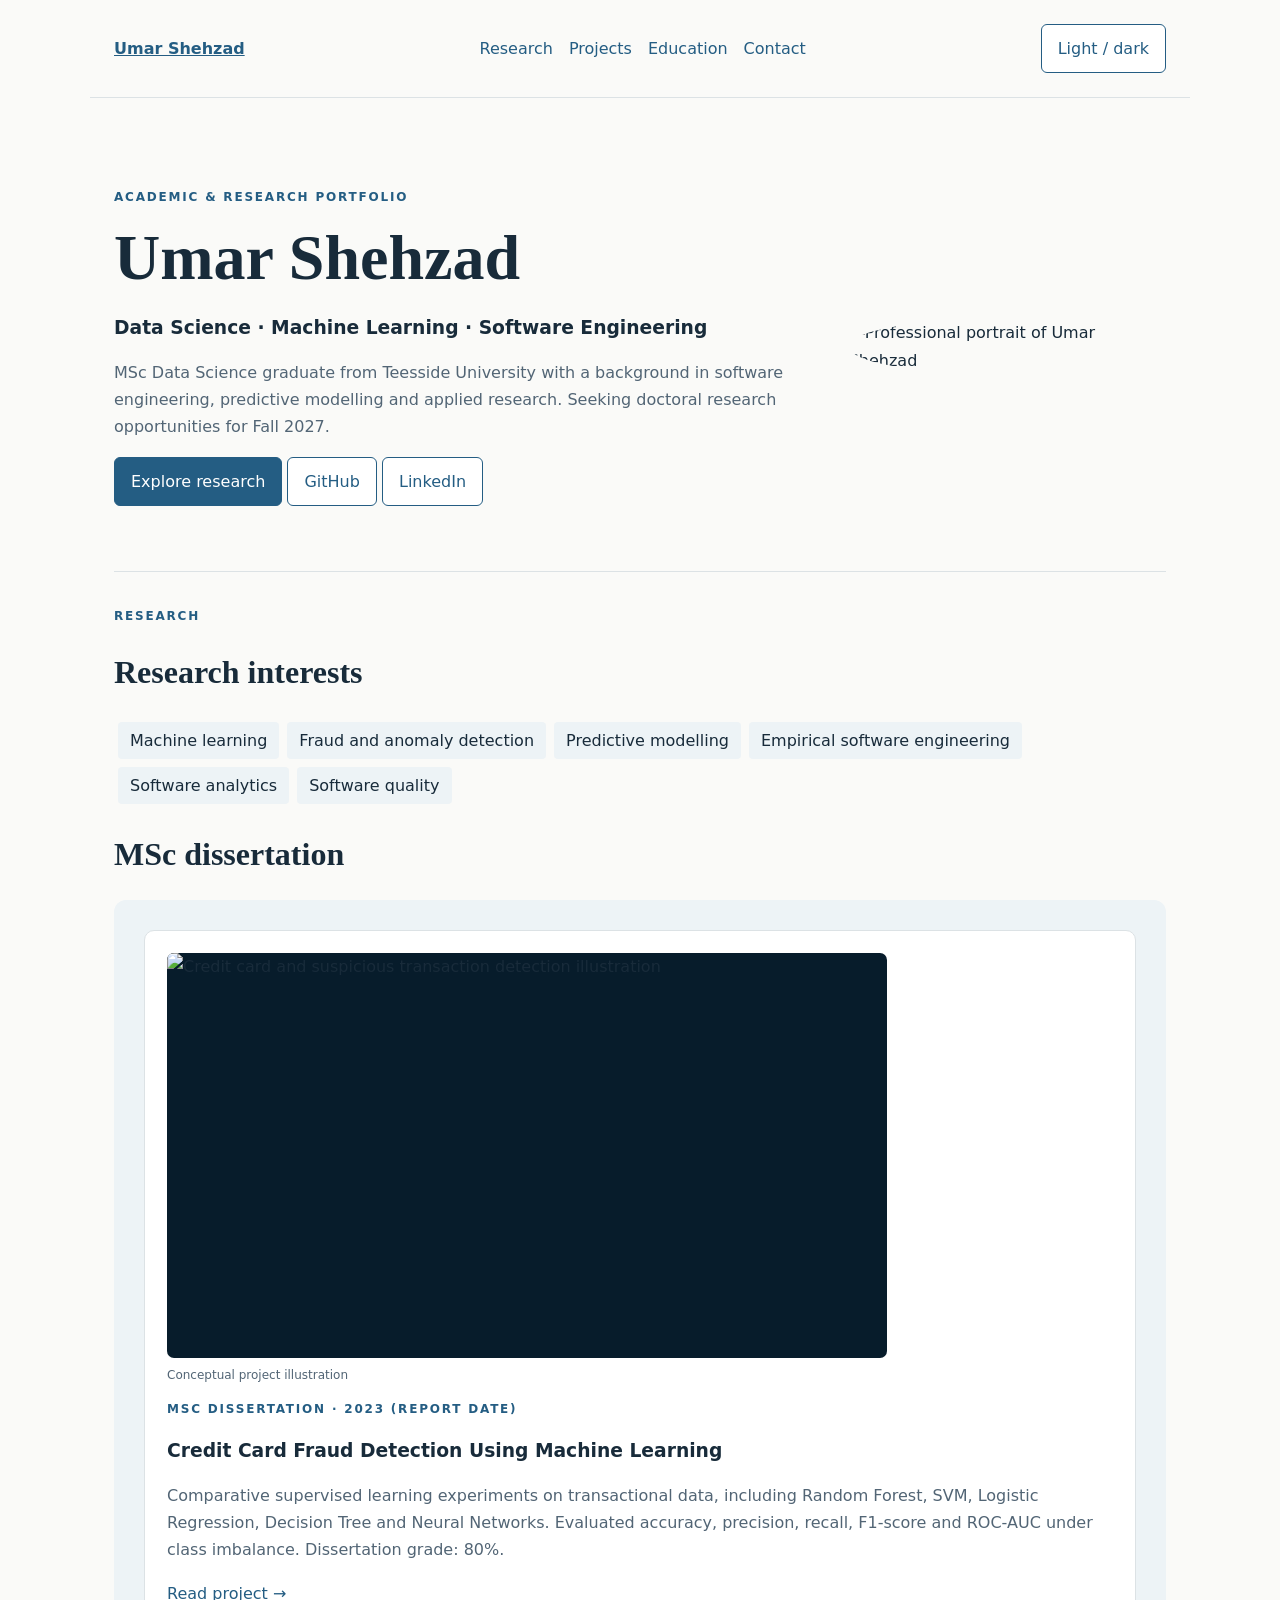
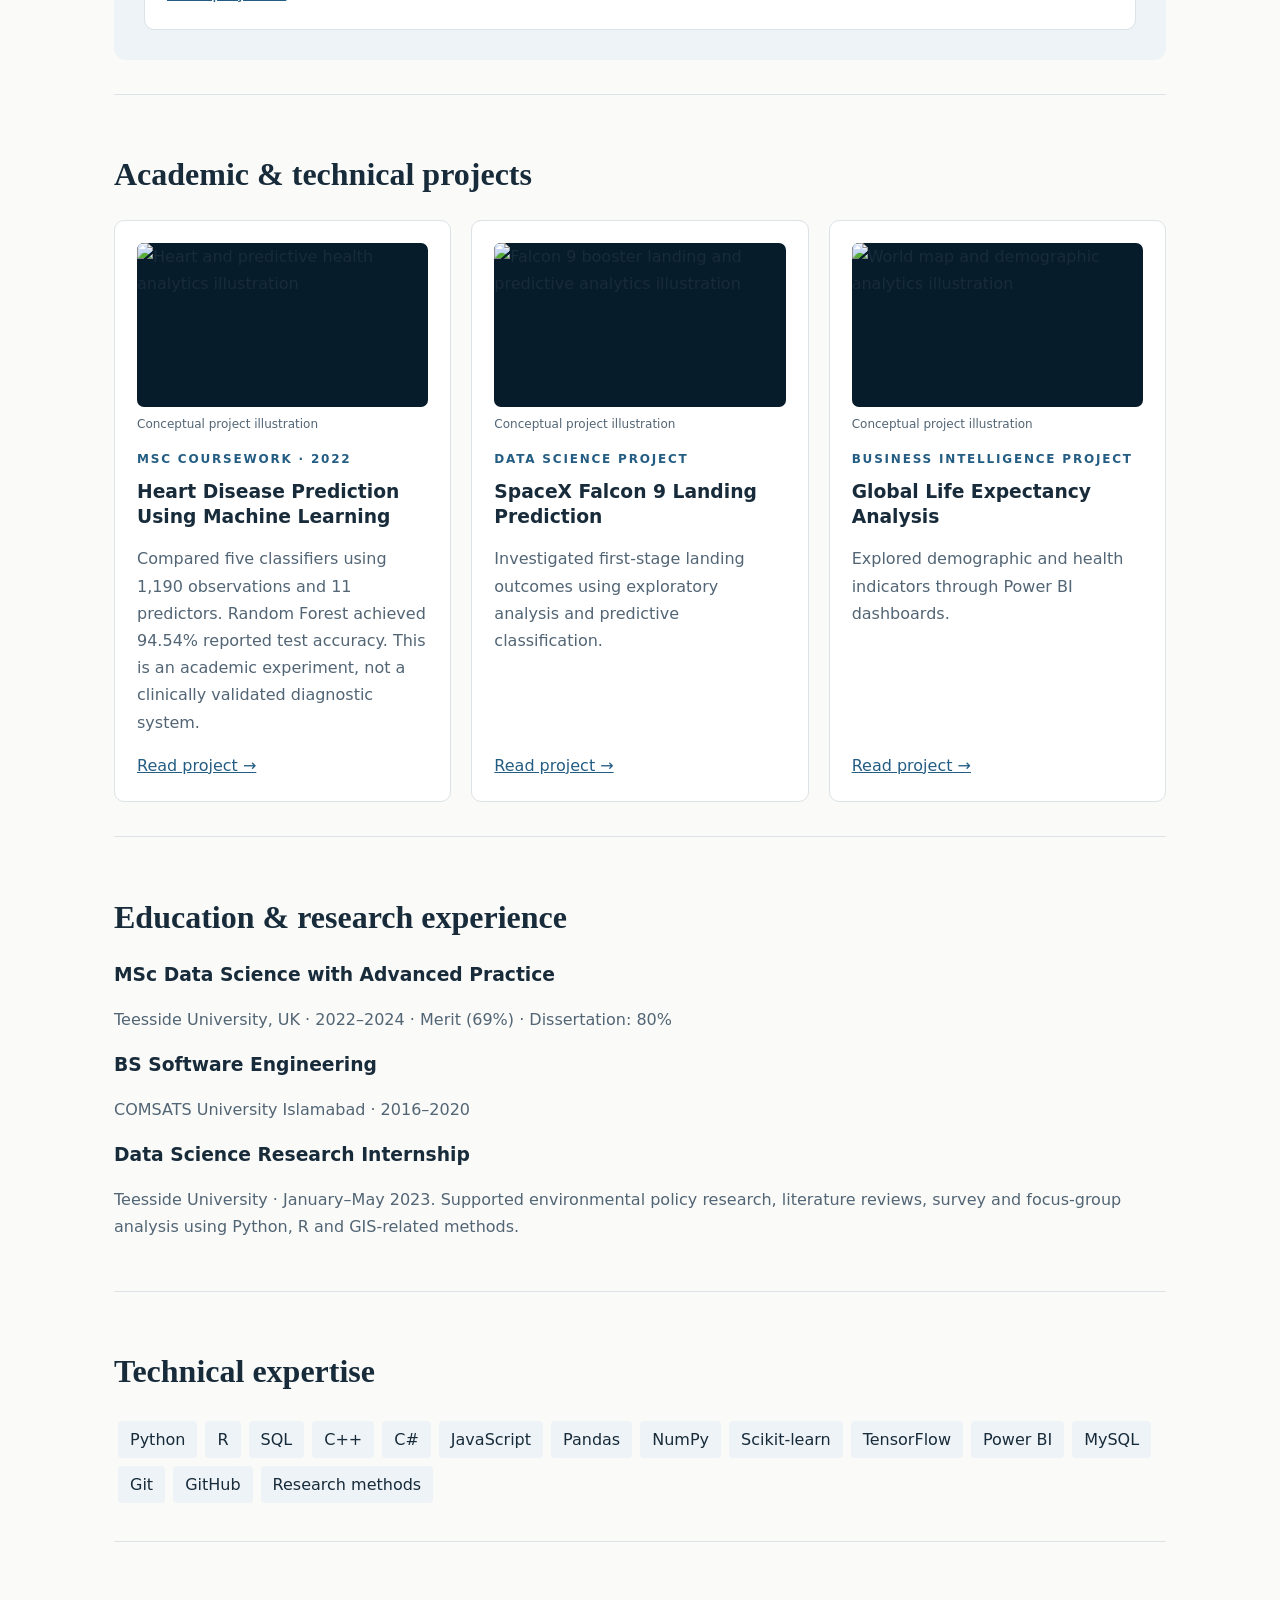
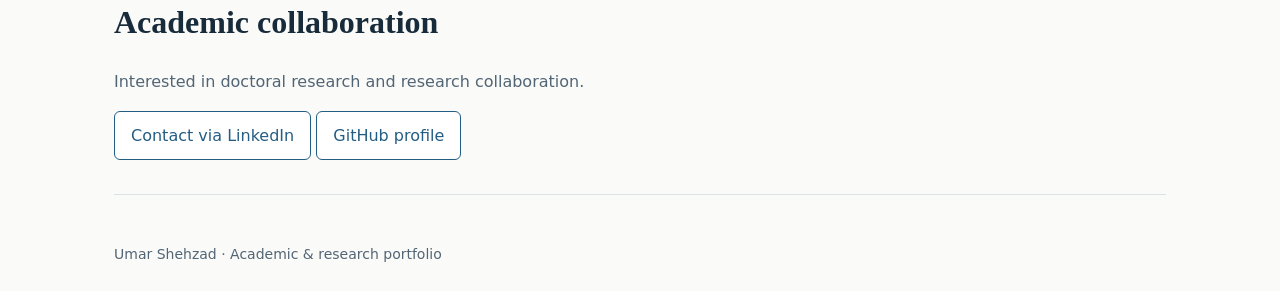
==== index.html @ bfba5b14 "Initial release of academic research portfolio Do I need to add optional extended description or not" ====
<!DOCTYPE html>

<html lang="en"><head><meta charset="utf-8"/><meta content="width=device-width,initial-scale=1" name="viewport"/><meta content="Umar Shehzad academic research portfolio" name="description"/><title>Academic portfolio | Umar Shehzad</title><link href="style.css" rel="stylesheet"/><script defer="" src="script.js"></script></head><body><header><a href="index.html"><strong>Umar Shehzad</strong></a><nav aria-label="Main navigation"><a href="index.html#research">Research</a><a href="index.html#projects">Projects</a><a href="index.html#education">Education</a><a href="index.html#contact">Contact</a></nav><button aria-pressed="false" id="theme">Light / dark</button></header><main><section class="hero"><div><div class="eyebrow">Academic &amp; research portfolio</div><h1>Umar Shehzad</h1><h3>Data Science · Machine Learning · Software Engineering</h3><p>MSc Data Science graduate from Teesside University with a background in software engineering, predictive modelling and applied research. Seeking doctoral research opportunities for Fall 2027.</p><a class="button primary" href="#research">Explore research</a> <a class="button" href="https://github.com/OmerShehzad">GitHub</a> <a class="button" href="https://www.linkedin.com/in/umar-shahzad-ali-khan-/">LinkedIn</a></div><img alt="Professional portrait of Umar Shehzad" class="portrait" src="assets/profile.jpg"/></section><section id="research"><div class="eyebrow">Research</div><h2>Research interests</h2><div class="tags"><span>Machine learning</span><span>Fraud and anomaly detection</span><span>Predictive modelling</span><span>Empirical software engineering</span><span>Software analytics</span><span>Software quality</span></div><h2>MSc dissertation</h2><div class="featured"><article class="card"><img alt="Credit card and suspicious transaction detection illustration" class="thumb project-cover" height="810" loading="lazy" src="assets/covers/fraud.webp" width="1439"/><small class="cover-note">Conceptual project illustration</small><div class="eyebrow">MSc dissertation · 2023 (report date)</div><h3>Credit Card Fraud Detection Using Machine Learning</h3><p>Comparative supervised learning experiments on transactional data, including Random Forest, SVM, Logistic Regression, Decision Tree and Neural Networks. Evaluated accuracy, precision, recall, F1-score and ROC-AUC under class imbalance. Dissertation grade: 80%.</p><a href="fraud.html">Read project →</a></article></div></section><section id="projects"><h2>Academic &amp; technical projects</h2><div class="grid"><article class="card"><img alt="Heart and predictive health analytics illustration" class="thumb project-cover" height="810" loading="lazy" src="assets/covers/heart.webp" width="1439"/><small class="cover-note">Conceptual project illustration</small><div class="eyebrow">MSc coursework · 2022</div><h3>Heart Disease Prediction Using Machine Learning</h3><p>Compared five classifiers using 1,190 observations and 11 predictors. Random Forest achieved 94.54% reported test accuracy. This is an academic experiment, not a clinically validated diagnostic system.</p><a href="heart.html">Read project →</a></article><article class="card"><img alt="Falcon 9 booster landing and predictive analytics illustration" class="thumb project-cover" height="810" loading="lazy" src="assets/covers/spacex.webp" width="1439"/><small class="cover-note">Conceptual project illustration</small><div class="eyebrow">Data science project</div><h3>SpaceX Falcon 9 Landing Prediction</h3><p>Investigated first-stage landing outcomes using exploratory analysis and predictive classification.</p><a href="spacex.html">Read project →</a></article><article class="card"><img alt="World map and demographic analytics illustration" class="thumb project-cover" height="810" loading="lazy" src="assets/covers/life.webp" width="1439"/><small class="cover-note">Conceptual project illustration</small><div class="eyebrow">Business intelligence project</div><h3>Global Life Expectancy Analysis</h3><p>Explored demographic and health indicators through Power BI dashboards.</p><a href="life.html">Read project →</a></article></div></section><section id="education"><h2>Education &amp; research experience</h2><h3>MSc Data Science with Advanced Practice</h3><p>Teesside University, UK · 2022–2024 · Merit (69%) · Dissertation: 80%</p><h3>BS Software Engineering</h3><p>COMSATS University Islamabad · 2016–2020</p><h3>Data Science Research Internship</h3><p>Teesside University · January–May 2023. Supported environmental policy research, literature reviews, survey and focus-group analysis using Python, R and GIS-related methods.</p></section><section><h2>Technical expertise</h2><div class="tags"><span>Python</span><span>R</span><span>SQL</span><span>C++</span><span>C#</span><span>JavaScript</span><span>Pandas</span><span>NumPy</span><span>Scikit-learn</span><span>TensorFlow</span><span>Power BI</span><span>MySQL</span><span>Git</span><span>GitHub</span><span>Research methods</span></div></section><section id="contact"><h2>Academic collaboration</h2><p>Interested in doctoral research and research collaboration.</p><a class="button" href="https://www.linkedin.com/in/umar-shahzad-ali-khan-/">Contact via LinkedIn</a> <a class="button" href="https://github.com/OmerShehzad">GitHub profile</a></section></main><footer>Umar Shehzad · Academic &amp; research portfolio</footer></body></html>
---- style.css ----
*{box-sizing:border-box}html{scroll-behavior:smooth}body{margin:0;background:#fafaf8;color:#182b3a;font:16px/1.7 system-ui,sans-serif;--line:#dce2e5;--card:#fff;--accent:#245d83;--muted:#526575;--soft:#edf3f6}body.dark{background:#101820;color:#e7edf4;--line:#344453;--card:#19252f;--accent:#9bd3fa;--muted:#b4c3d1;--soft:#202f3d}a{color:var(--accent)}header,main,footer{max-width:1100px;margin:auto;padding:24px}header{display:flex;align-items:center;justify-content:space-between;gap:16px;flex-wrap:wrap;border-bottom:1px solid var(--line)}nav{display:flex;gap:16px;flex-wrap:wrap}nav a{text-decoration:none}h1,h2{font-family:Georgia,serif;line-height:1.2}h1{font-size:clamp(38px,6vw,64px);margin:12px 0}h2{font-size:32px}h3{line-height:1.35}p{color:var(--muted)}section{padding:34px 0;border-bottom:1px solid var(--line)}.hero{display:grid;grid-template-columns:2fr 1fr;align-items:center;gap:48px;padding:65px 0}.portrait{width:100%;max-width:300px;justify-self:center;border-radius:50%}.eyebrow{letter-spacing:.15em;text-transform:uppercase;font-size:12px;color:var(--accent);font-weight:700}.button,button{display:inline-block;padding:10px 16px;border:1px solid var(--accent);border-radius:6px;background:var(--card);color:var(--accent);text-decoration:none;font:inherit;cursor:pointer}.primary{background:#245d83;color:white}.grid{display:grid;grid-template-columns:repeat(auto-fit,minmax(min(100%,280px),1fr));gap:20px}.card{border:1px solid var(--line);border-radius:10px;background:var(--card);padding:22px}.featured{background:var(--soft);padding:30px;border-radius:12px}.thumb{width:100%;height:180px;object-fit:contain;background:white;border-radius:5px}.tags span{display:inline-block;background:var(--soft);padding:5px 12px;margin:4px;border-radius:4px}.gallery img{width:100%;height:220px;object-fit:contain;background:white}.gallery figure{margin:0}footer{color:var(--muted);font-size:14px}a:focus-visible,button:focus-visible{outline:3px solid #c58a30;outline-offset:4px}@media(max-width:650px){.hero{grid-template-columns:1fr;gap:20px;padding:30px 0}.portrait{max-width:190px;grid-row:1}header,main,footer{padding:18px}}
.project-cover{display:block;height:auto;aspect-ratio:16/9;object-fit:cover;background:#071c2b;border-radius:7px}.cover-note,.project-hero figcaption{display:block;color:var(--muted);font-size:12px;margin:7px 0 14px}.featured .card{display:flow-root}.featured .project-cover{max-width:720px}.project-hero{margin:24px 0 12px;max-width:850px}.project-hero img{display:block;width:100%;height:auto;border-radius:10px}.grid:not(.gallery) .card{display:flex;flex-direction:column}.grid:not(.gallery) .card>a:last-child{margin-top:auto}.grid:not(.gallery) .card h3{margin:10px 0 0}

.report-summary{max-width:850px}.report-frame{width:100%;height:clamp(440px,80vh,1000px);border:1px solid var(--line);border-radius:8px;background:white}.full-report .button{margin:0 8px 8px 0}
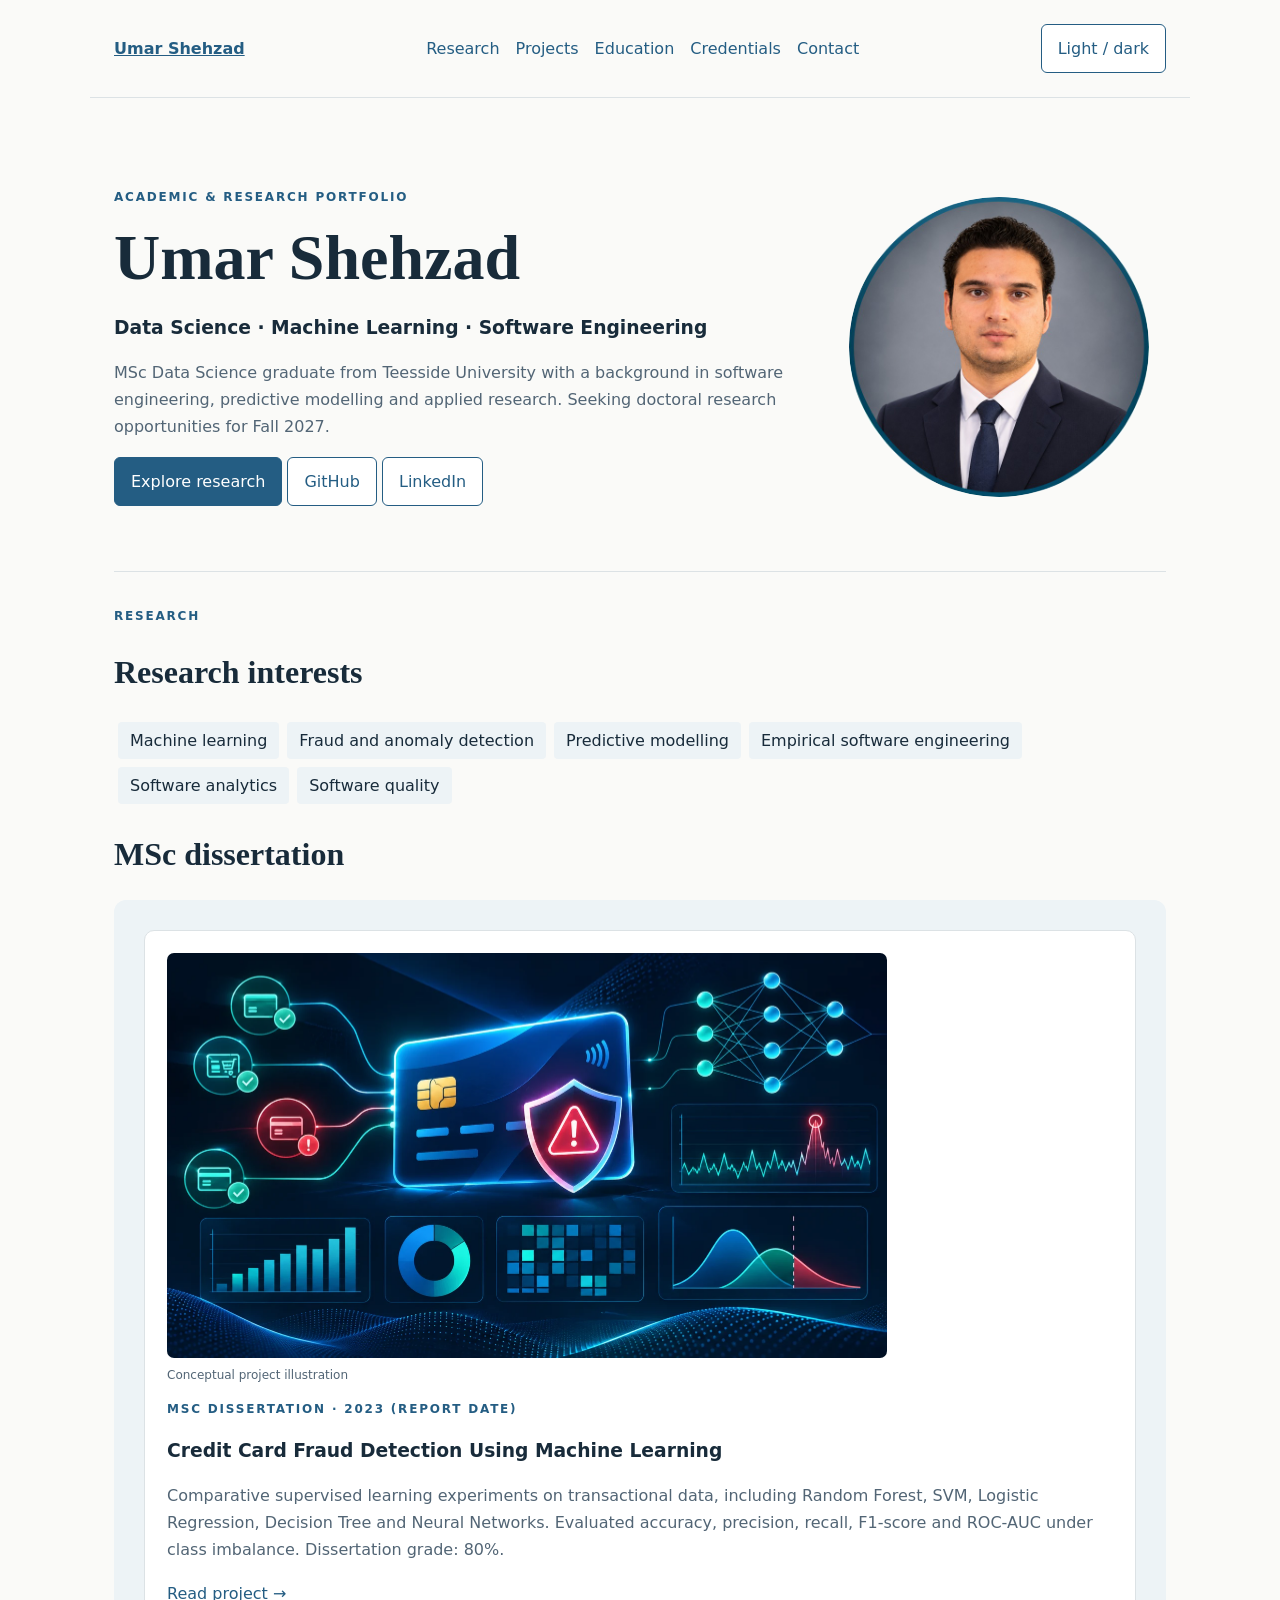
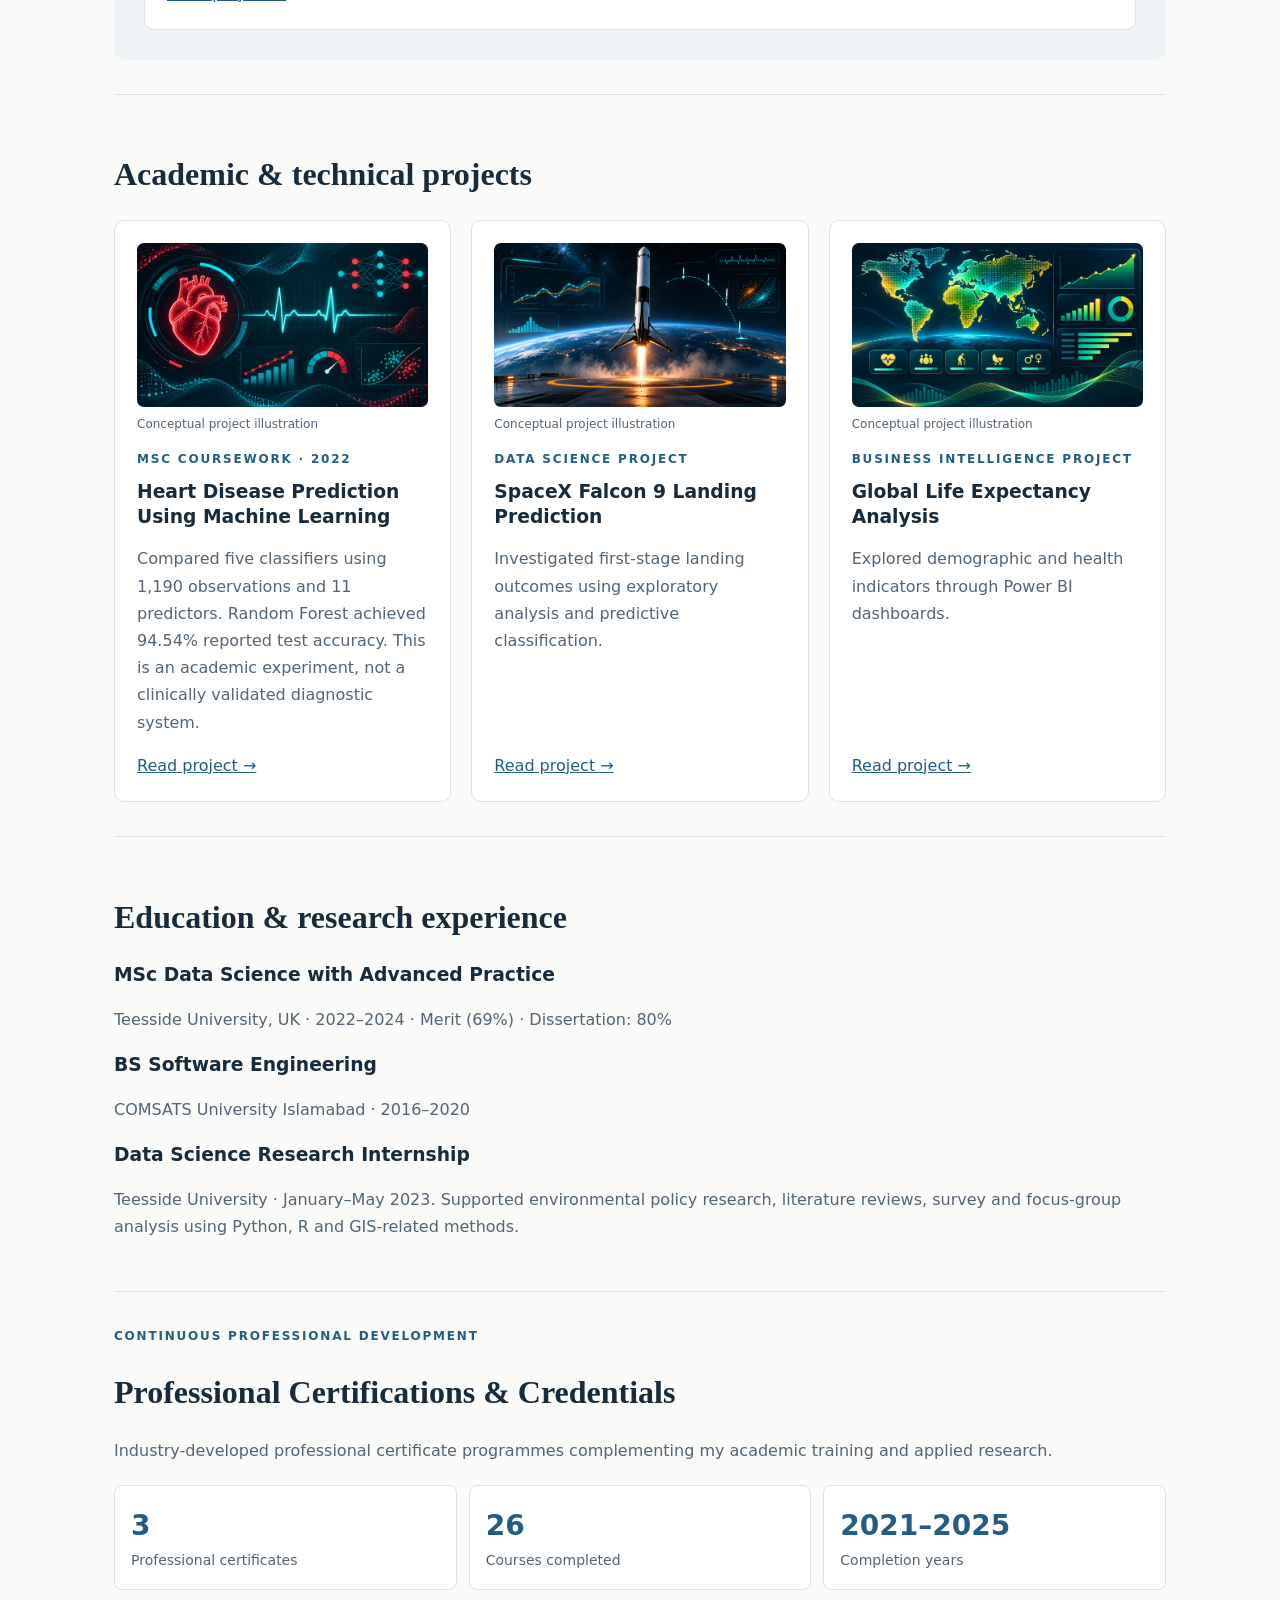
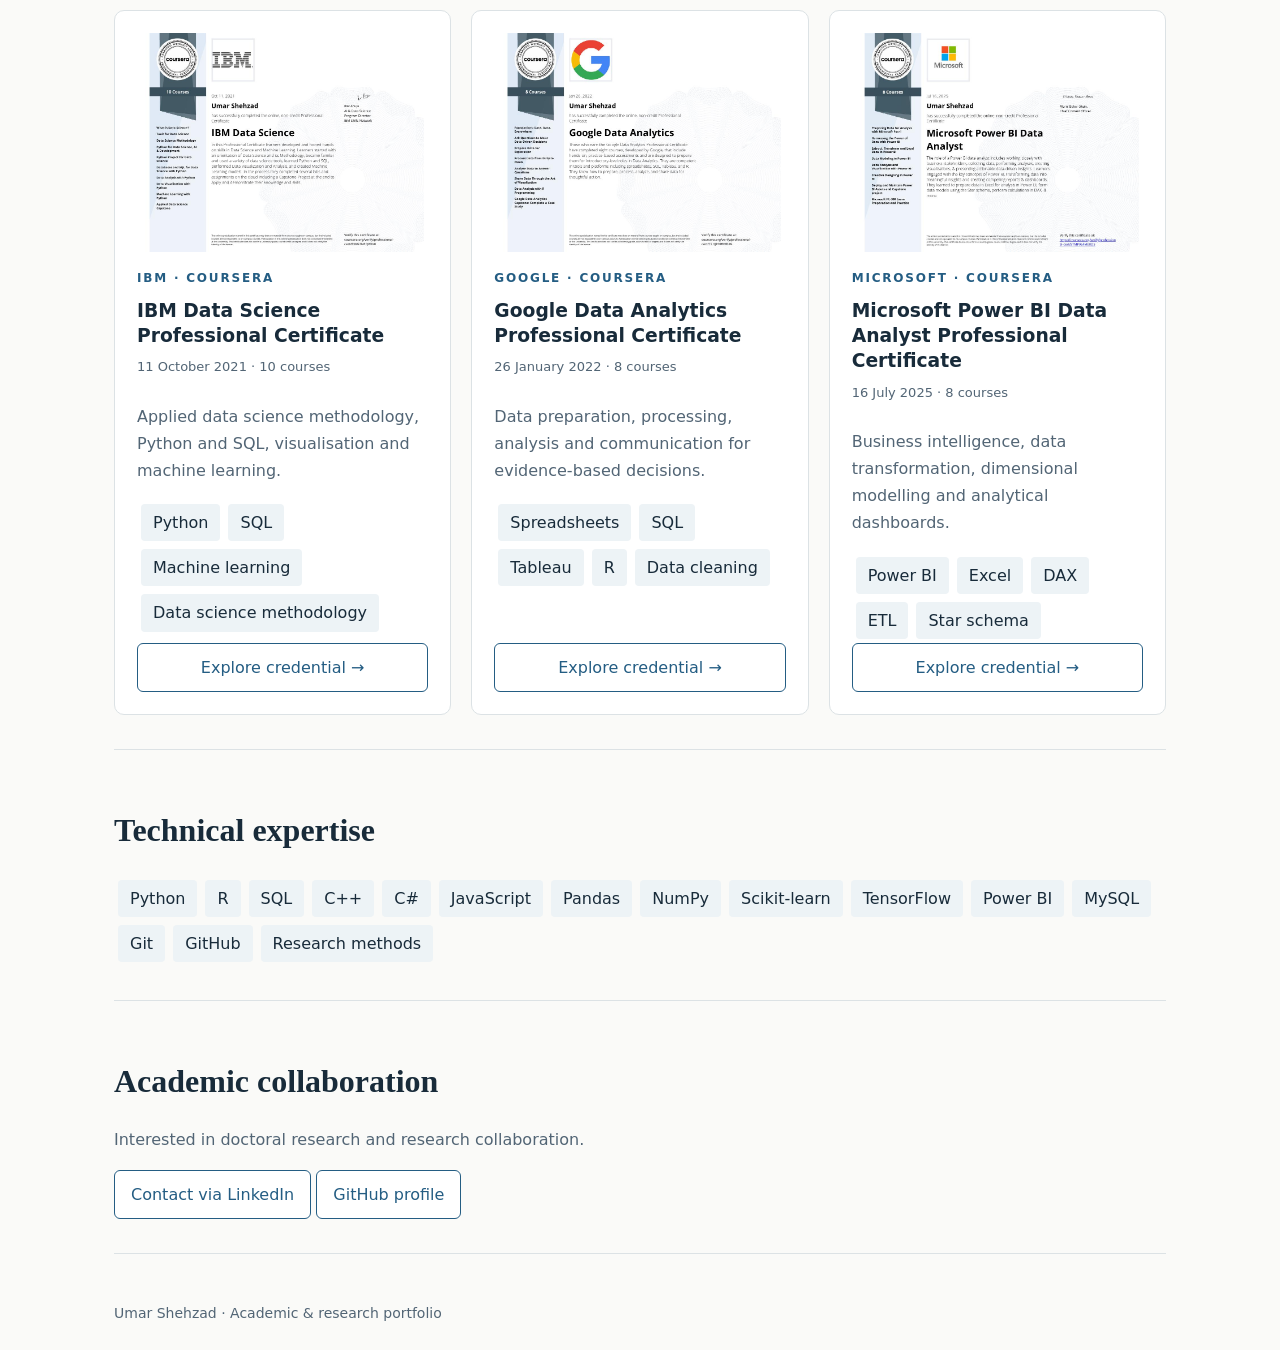
==== commit 87ce3d5c: "Professional Certifications and Academic Portfolio Enhancement Enhance the academic and research por" ====
--- a/index.html
+++ b/index.html
@@ -1,3 +1,3 @@
 <!DOCTYPE html>
 
-<html lang="en"><head><meta charset="utf-8"/><meta content="width=device-width,initial-scale=1" name="viewport"/><meta content="Umar Shehzad academic research portfolio" name="description"/><title>Academic portfolio | Umar Shehzad</title><link href="style.css" rel="stylesheet"/><script defer="" src="script.js"></script></head><body><header><a href="index.html"><strong>Umar Shehzad</strong></a><nav aria-label="Main navigation"><a href="index.html#research">Research</a><a href="index.html#projects">Projects</a><a href="index.html#education">Education</a><a href="index.html#contact">Contact</a></nav><button aria-pressed="false" id="theme">Light / dark</button></header><main><section class="hero"><div><div class="eyebrow">Academic &amp; research portfolio</div><h1>Umar Shehzad</h1><h3>Data Science · Machine Learning · Software Engineering</h3><p>MSc Data Science graduate from Teesside University with a background in software engineering, predictive modelling and applied research. Seeking doctoral research opportunities for Fall 2027.</p><a class="button primary" href="#research">Explore research</a> <a class="button" href="https://github.com/OmerShehzad">GitHub</a> <a class="button" href="https://www.linkedin.com/in/umar-shahzad-ali-khan-/">LinkedIn</a></div><img alt="Professional portrait of Umar Shehzad" class="portrait" src="assets/profile.jpg"/></section><section id="research"><div class="eyebrow">Research</div><h2>Research interests</h2><div class="tags"><span>Machine learning</span><span>Fraud and anomaly detection</span><span>Predictive modelling</span><span>Empirical software engineering</span><span>Software analytics</span><span>Software quality</span></div><h2>MSc dissertation</h2><div class="featured"><article class="card"><img alt="Credit card and suspicious transaction detection illustration" class="thumb project-cover" height="810" loading="lazy" src="assets/covers/fraud.webp" width="1439"/><small class="cover-note">Conceptual project illustration</small><div class="eyebrow">MSc dissertation · 2023 (report date)</div><h3>Credit Card Fraud Detection Using Machine Learning</h3><p>Comparative supervised learning experiments on transactional data, including Random Forest, SVM, Logistic Regression, Decision Tree and Neural Networks. Evaluated accuracy, precision, recall, F1-score and ROC-AUC under class imbalance. Dissertation grade: 80%.</p><a href="fraud.html">Read project →</a></article></div></section><section id="projects"><h2>Academic &amp; technical projects</h2><div class="grid"><article class="card"><img alt="Heart and predictive health analytics illustration" class="thumb project-cover" height="810" loading="lazy" src="assets/covers/heart.webp" width="1439"/><small class="cover-note">Conceptual project illustration</small><div class="eyebrow">MSc coursework · 2022</div><h3>Heart Disease Prediction Using Machine Learning</h3><p>Compared five classifiers using 1,190 observations and 11 predictors. Random Forest achieved 94.54% reported test accuracy. This is an academic experiment, not a clinically validated diagnostic system.</p><a href="heart.html">Read project →</a></article><article class="card"><img alt="Falcon 9 booster landing and predictive analytics illustration" class="thumb project-cover" height="810" loading="lazy" src="assets/covers/spacex.webp" width="1439"/><small class="cover-note">Conceptual project illustration</small><div class="eyebrow">Data science project</div><h3>SpaceX Falcon 9 Landing Prediction</h3><p>Investigated first-stage landing outcomes using exploratory analysis and predictive classification.</p><a href="spacex.html">Read project →</a></article><article class="card"><img alt="World map and demographic analytics illustration" class="thumb project-cover" height="810" loading="lazy" src="assets/covers/life.webp" width="1439"/><small class="cover-note">Conceptual project illustration</small><div class="eyebrow">Business intelligence project</div><h3>Global Life Expectancy Analysis</h3><p>Explored demographic and health indicators through Power BI dashboards.</p><a href="life.html">Read project →</a></article></div></section><section id="education"><h2>Education &amp; research experience</h2><h3>MSc Data Science with Advanced Practice</h3><p>Teesside University, UK · 2022–2024 · Merit (69%) · Dissertation: 80%</p><h3>BS Software Engineering</h3><p>COMSATS University Islamabad · 2016–2020</p><h3>Data Science Research Internship</h3><p>Teesside University · January–May 2023. Supported environmental policy research, literature reviews, survey and focus-group analysis using Python, R and GIS-related methods.</p></section><section><h2>Technical expertise</h2><div class="tags"><span>Python</span><span>R</span><span>SQL</span><span>C++</span><span>C#</span><span>JavaScript</span><span>Pandas</span><span>NumPy</span><span>Scikit-learn</span><span>TensorFlow</span><span>Power BI</span><span>MySQL</span><span>Git</span><span>GitHub</span><span>Research methods</span></div></section><section id="contact"><h2>Academic collaboration</h2><p>Interested in doctoral research and research collaboration.</p><a class="button" href="https://www.linkedin.com/in/umar-shahzad-ali-khan-/">Contact via LinkedIn</a> <a class="button" href="https://github.com/OmerShehzad">GitHub profile</a></section></main><footer>Umar Shehzad · Academic &amp; research portfolio</footer></body></html>+<html lang="en"><head><meta charset="utf-8"/><meta content="width=device-width,initial-scale=1" name="viewport"/><meta content="Umar Shehzad academic research portfolio" name="description"/><title>Academic portfolio | Umar Shehzad</title><link href="style.css" rel="stylesheet"/><script defer="" src="script.js"></script></head><body><header><a href="index.html"><strong>Umar Shehzad</strong></a><nav aria-label="Main navigation"><a href="index.html#research">Research</a><a href="index.html#projects">Projects</a><a href="index.html#education">Education</a><a href="index.html#credentials">Credentials</a><a href="index.html#contact">Contact</a></nav><button aria-pressed="false" id="theme">Light / dark</button></header><main><section class="hero"><div><div class="eyebrow">Academic &amp; research portfolio</div><h1>Umar Shehzad</h1><h3>Data Science · Machine Learning · Software Engineering</h3><p>MSc Data Science graduate from Teesside University with a background in software engineering, predictive modelling and applied research. Seeking doctoral research opportunities for Fall 2027.</p><a class="button primary" href="#research">Explore research</a> <a class="button" href="https://github.com/OmerShehzad">GitHub</a> <a class="button" href="https://www.linkedin.com/in/umar-shahzad-ali-khan-/">LinkedIn</a></div><img alt="Professional portrait of Umar Shehzad" class="portrait" src="assets/profile.jpg"/></section><section id="research"><div class="eyebrow">Research</div><h2>Research interests</h2><div class="tags"><span>Machine learning</span><span>Fraud and anomaly detection</span><span>Predictive modelling</span><span>Empirical software engineering</span><span>Software analytics</span><span>Software quality</span></div><h2>MSc dissertation</h2><div class="featured"><article class="card"><img alt="Credit card and suspicious transaction detection illustration" class="thumb project-cover" height="810" loading="lazy" src="assets/covers/fraud.webp" width="1439"/><small class="cover-note">Conceptual project illustration</small><div class="eyebrow">MSc dissertation · 2023 (report date)</div><h3>Credit Card Fraud Detection Using Machine Learning</h3><p>Comparative supervised learning experiments on transactional data, including Random Forest, SVM, Logistic Regression, Decision Tree and Neural Networks. Evaluated accuracy, precision, recall, F1-score and ROC-AUC under class imbalance. Dissertation grade: 80%.</p><a href="fraud.html">Read project →</a></article></div></section><section id="projects"><h2>Academic &amp; technical projects</h2><div class="grid"><article class="card"><img alt="Heart and predictive health analytics illustration" class="thumb project-cover" height="810" loading="lazy" src="assets/covers/heart.webp" width="1439"/><small class="cover-note">Conceptual project illustration</small><div class="eyebrow">MSc coursework · 2022</div><h3>Heart Disease Prediction Using Machine Learning</h3><p>Compared five classifiers using 1,190 observations and 11 predictors. Random Forest achieved 94.54% reported test accuracy. This is an academic experiment, not a clinically validated diagnostic system.</p><a href="heart.html">Read project →</a></article><article class="card"><img alt="Falcon 9 booster landing and predictive analytics illustration" class="thumb project-cover" height="810" loading="lazy" src="assets/covers/spacex.webp" width="1439"/><small class="cover-note">Conceptual project illustration</small><div class="eyebrow">Data science project</div><h3>SpaceX Falcon 9 Landing Prediction</h3><p>Investigated first-stage landing outcomes using exploratory analysis and predictive classification.</p><a href="spacex.html">Read project →</a></article><article class="card"><img alt="World map and demographic analytics illustration" class="thumb project-cover" height="810" loading="lazy" src="assets/covers/life.webp" width="1439"/><small class="cover-note">Conceptual project illustration</small><div class="eyebrow">Business intelligence project</div><h3>Global Life Expectancy Analysis</h3><p>Explored demographic and health indicators through Power BI dashboards.</p><a href="life.html">Read project →</a></article></div></section><section id="education"><h2>Education &amp; research experience</h2><h3>MSc Data Science with Advanced Practice</h3><p>Teesside University, UK · 2022–2024 · Merit (69%) · Dissertation: 80%</p><h3>BS Software Engineering</h3><p>COMSATS University Islamabad · 2016–2020</p><h3>Data Science Research Internship</h3><p>Teesside University · January–May 2023. Supported environmental policy research, literature reviews, survey and focus-group analysis using Python, R and GIS-related methods.</p></section><section id="credentials"><div class="eyebrow">Continuous professional development</div><h2>Professional Certifications &amp; Credentials</h2><p>Industry-developed professional certificate programmes complementing my academic training and applied research.</p><div class="credential-stats"><div><strong>3</strong>Professional certificates</div><div><strong>26</strong>Courses completed</div><div><strong>2021–2025</strong>Completion years</div></div><div class="grid"><article class="card credential-card"><a href="credential-ibm.html"><img class="certificate-thumb" src="assets/certificates/ibm.jpg" alt="IBM Data Science certificate preview" loading="lazy"></a><div class="eyebrow">IBM · Coursera</div><h3>IBM Data Science Professional Certificate</h3><p class="credential-meta">11 October 2021 · 10 courses</p><p>Applied data science methodology, Python and SQL, visualisation and machine learning.</p><div class="tags"><span>Python</span><span>SQL</span><span>Machine learning</span><span>Data science methodology</span></div><a class="button" href="credential-ibm.html">Explore credential →</a></article><article class="card credential-card"><a href="credential-google.html"><img class="certificate-thumb" src="assets/certificates/google.jpg" alt="Google Data Analytics certificate preview" loading="lazy"></a><div class="eyebrow">Google · Coursera</div><h3>Google Data Analytics Professional Certificate</h3><p class="credential-meta">26 January 2022 · 8 courses</p><p>Data preparation, processing, analysis and communication for evidence-based decisions.</p><div class="tags"><span>Spreadsheets</span><span>SQL</span><span>Tableau</span><span>R</span><span>Data cleaning</span></div><a class="button" href="credential-google.html">Explore credential →</a></article><article class="card credential-card"><a href="credential-microsoft.html"><img class="certificate-thumb" src="assets/certificates/microsoft.jpg" alt="Microsoft Power BI Data Analyst certificate preview" loading="lazy"></a><div class="eyebrow">Microsoft · Coursera</div><h3>Microsoft Power BI Data Analyst Professional Certificate</h3><p class="credential-meta">16 July 2025 · 8 courses</p><p>Business intelligence, data transformation, dimensional modelling and analytical dashboards.</p><div class="tags"><span>Power BI</span><span>Excel</span><span>DAX</span><span>ETL</span><span>Star schema</span></div><a class="button" href="credential-microsoft.html">Explore credential →</a></article></div></section><section><h2>Technical expertise</h2><div class="tags"><span>Python</span><span>R</span><span>SQL</span><span>C++</span><span>C#</span><span>JavaScript</span><span>Pandas</span><span>NumPy</span><span>Scikit-learn</span><span>TensorFlow</span><span>Power BI</span><span>MySQL</span><span>Git</span><span>GitHub</span><span>Research methods</span></div></section><section id="contact"><h2>Academic collaboration</h2><p>Interested in doctoral research and research collaboration.</p><a class="button" href="https://www.linkedin.com/in/umar-shahzad-ali-khan-/">Contact via LinkedIn</a> <a class="button" href="https://github.com/OmerShehzad">GitHub profile</a></section></main><footer>Umar Shehzad · Academic &amp; research portfolio</footer></body></html>
--- a/style.css
+++ b/style.css
@@ -2,3 +2,6 @@
 .project-cover{display:block;height:auto;aspect-ratio:16/9;object-fit:cover;background:#071c2b;border-radius:7px}.cover-note,.project-hero figcaption{display:block;color:var(--muted);font-size:12px;margin:7px 0 14px}.featured .card{display:flow-root}.featured .project-cover{max-width:720px}.project-hero{margin:24px 0 12px;max-width:850px}.project-hero img{display:block;width:100%;height:auto;border-radius:10px}.grid:not(.gallery) .card{display:flex;flex-direction:column}.grid:not(.gallery) .card>a:last-child{margin-top:auto}.grid:not(.gallery) .card h3{margin:10px 0 0}
 
 .report-summary{max-width:850px}.report-frame{width:100%;height:clamp(440px,80vh,1000px);border:1px solid var(--line);border-radius:8px;background:white}.full-report .button{margin:0 8px 8px 0}
+
+/* V5 professional credentials */
+.credential-stats{display:grid;grid-template-columns:repeat(3,minmax(0,1fr));gap:12px;margin:20px 0}.credential-stats div{border:1px solid var(--line);background:var(--card);border-radius:8px;padding:16px;color:var(--muted);font-size:14px}.credential-stats strong{display:block;font-size:clamp(19px,3vw,28px);color:var(--accent)}.certificate-thumb{display:block;width:100%;aspect-ratio:4/3;object-fit:contain;background:#fff;border-radius:6px;margin-bottom:16px}.credential-card .credential-meta{font-size:13px;margin:8px 0}.credential-card .button{text-align:center;margin-top:auto}.credential-actions{display:flex;flex-wrap:wrap;gap:8px}.credential-courses{padding-left:32px}.credential-courses li{padding:12px 8px;border-bottom:1px solid var(--line)}.credential-courses li::marker{color:var(--accent);font-weight:700}.certificate-full{display:block;width:100%;max-width:850px;height:auto;border:1px solid var(--line);border-radius:8px;margin:20px 0}.certificate-frame{height:clamp(400px,75vh,850px)}@media(max-width:480px){.credential-stats{grid-template-columns:1fr}.credential-stats div{padding:12px}}
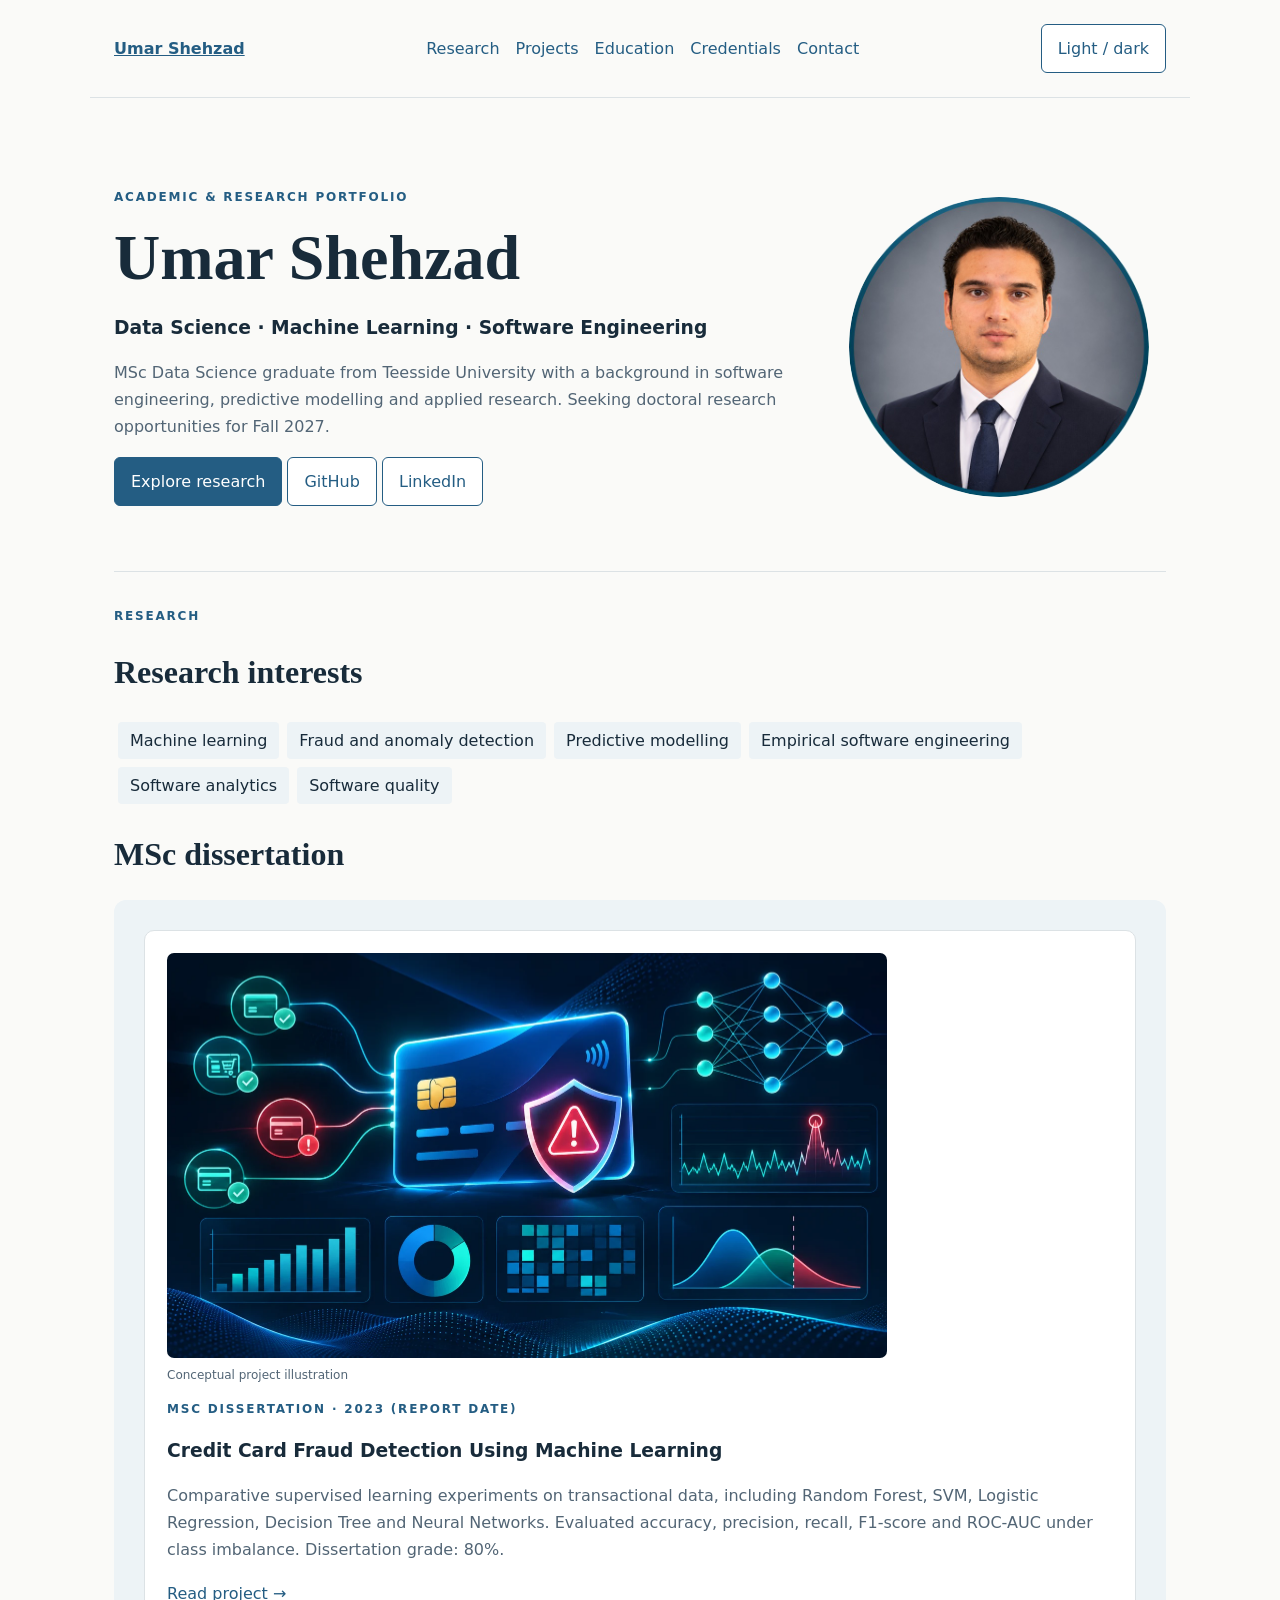
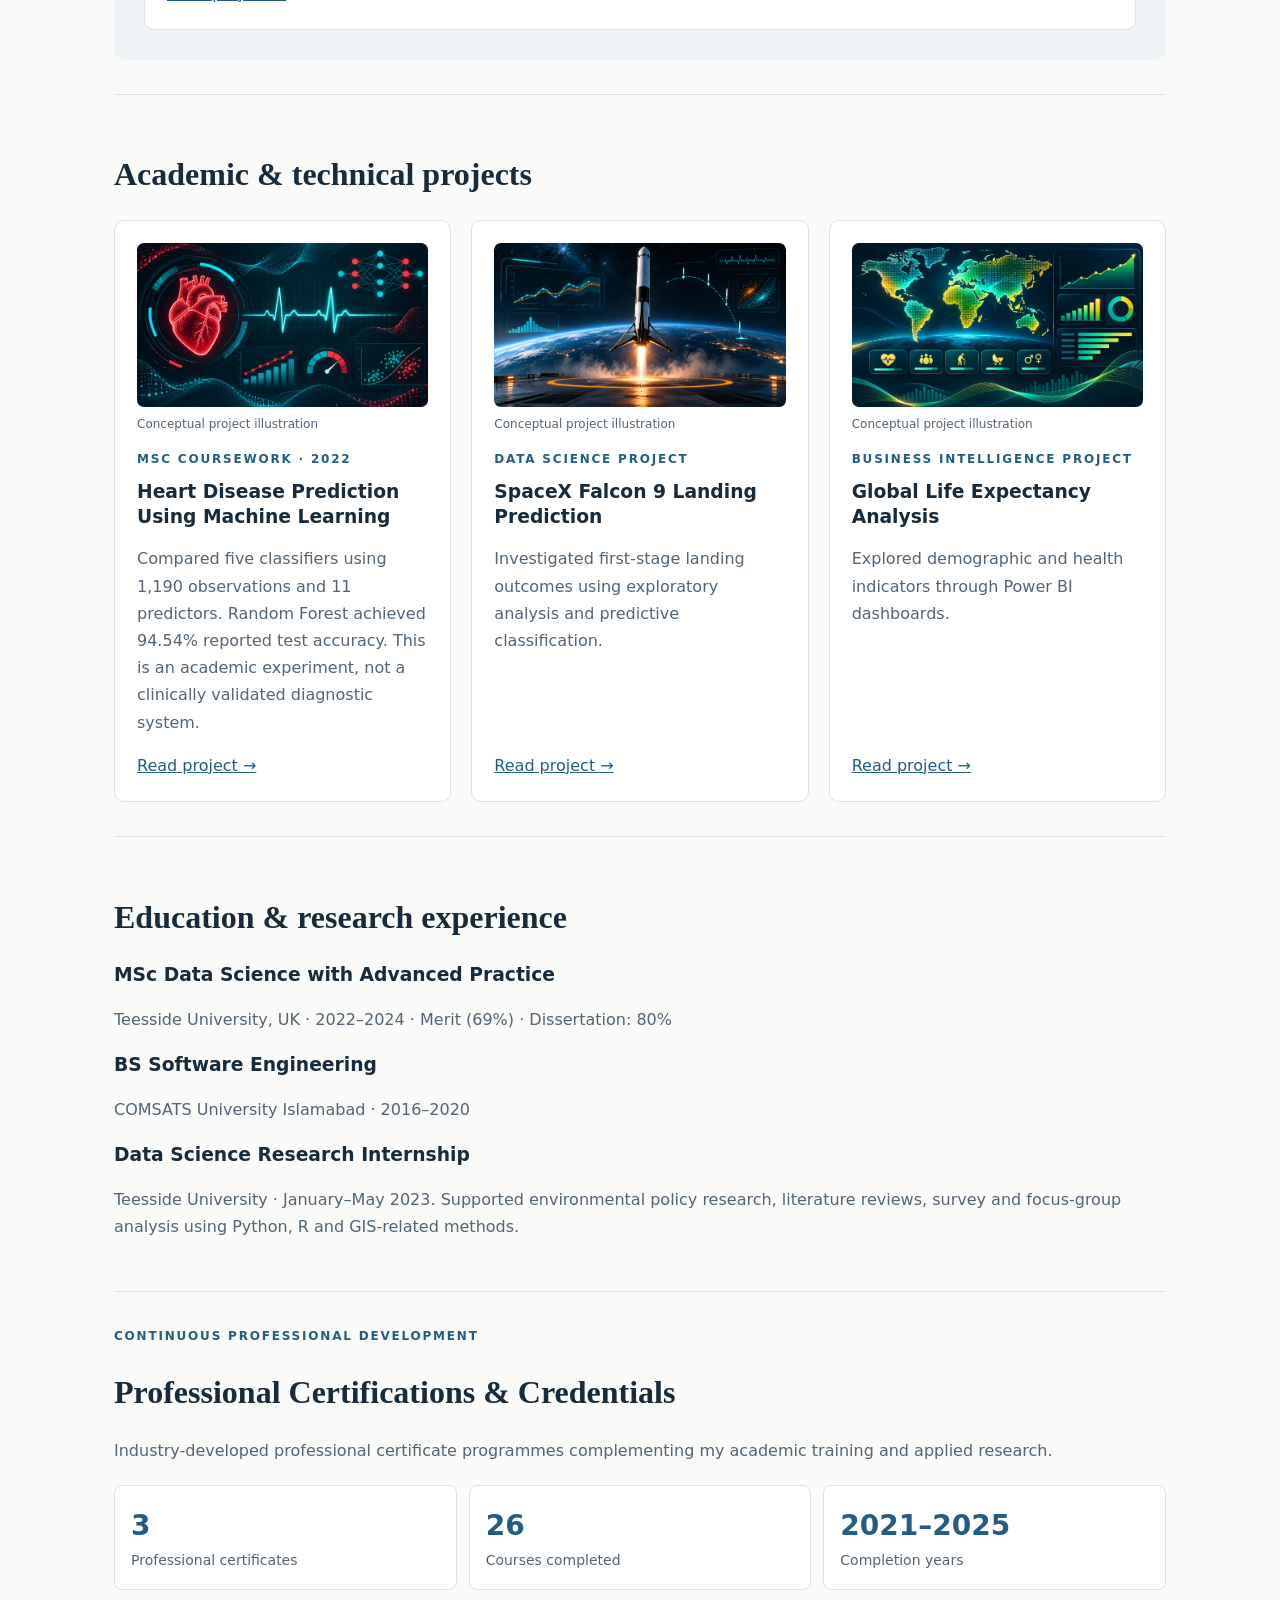
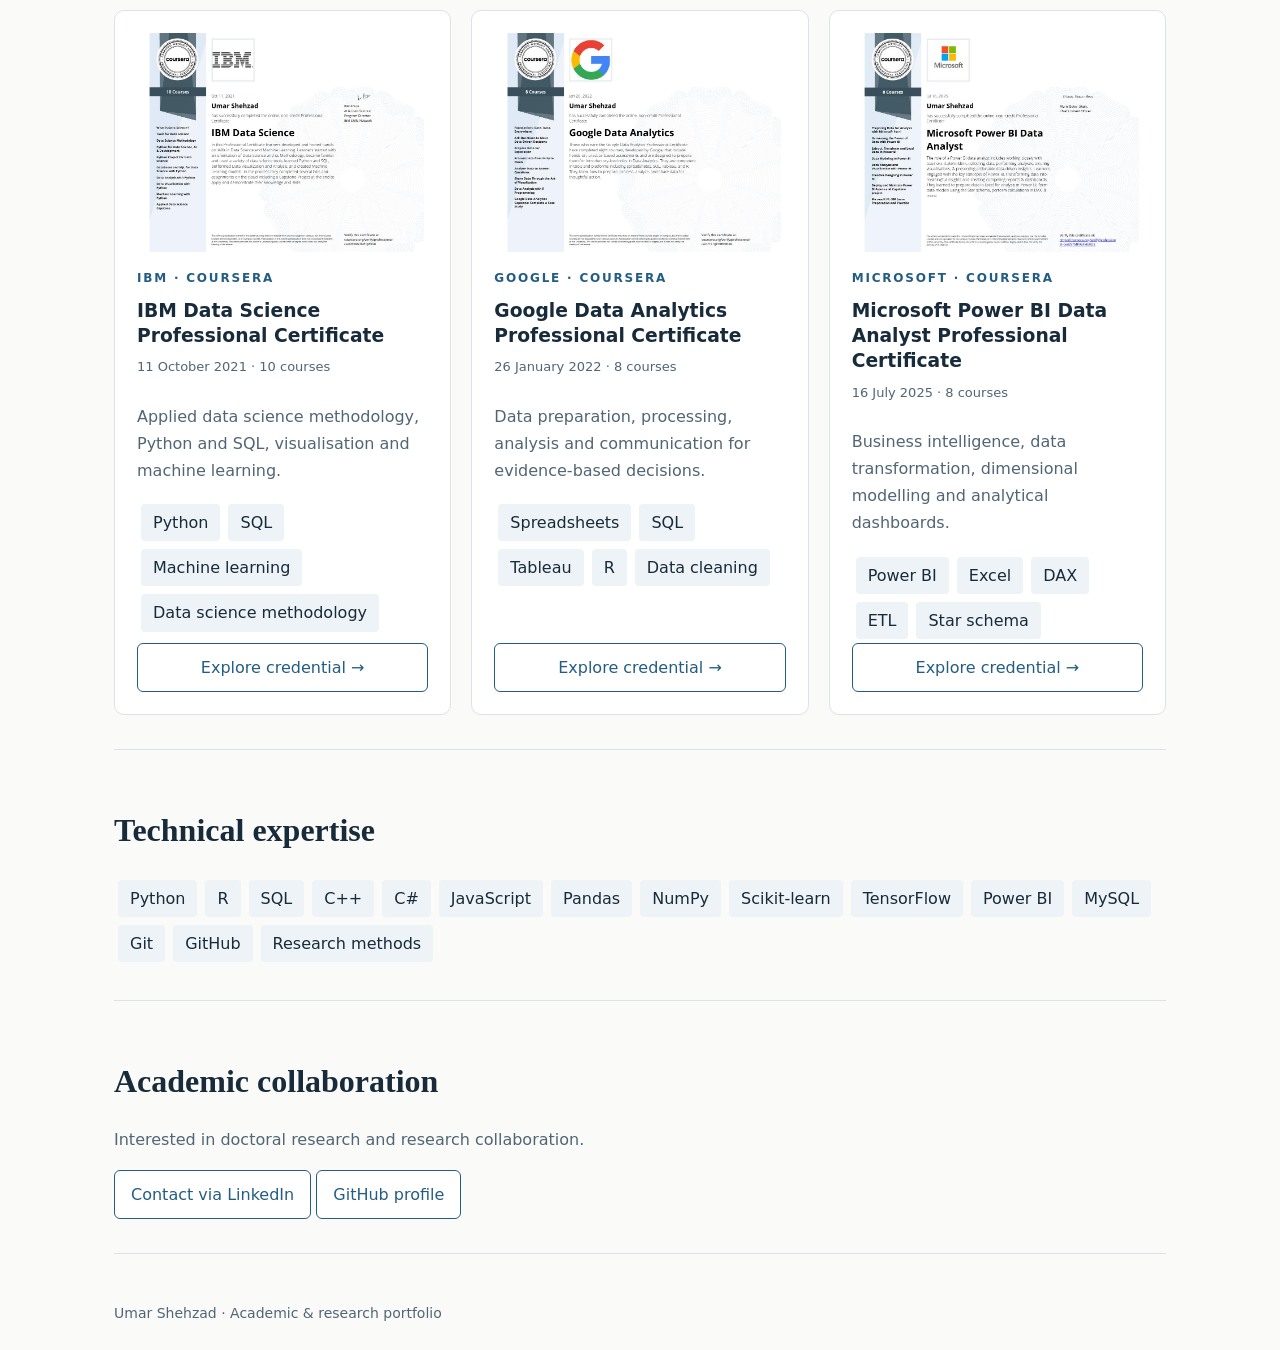
==== commit d0d45adc: "Fix Certification Layout and Responsive Styling Resolve layout and styling issues within the Profess" ====
--- a/index.html
+++ b/index.html
@@ -1,3 +1,3 @@
 <!DOCTYPE html>
 
-<html lang="en"><head><meta charset="utf-8"/><meta content="width=device-width,initial-scale=1" name="viewport"/><meta content="Umar Shehzad academic research portfolio" name="description"/><title>Academic portfolio | Umar Shehzad</title><link href="style.css" rel="stylesheet"/><script defer="" src="script.js"></script></head><body><header><a href="index.html"><strong>Umar Shehzad</strong></a><nav aria-label="Main navigation"><a href="index.html#research">Research</a><a href="index.html#projects">Projects</a><a href="index.html#education">Education</a><a href="index.html#credentials">Credentials</a><a href="index.html#contact">Contact</a></nav><button aria-pressed="false" id="theme">Light / dark</button></header><main><section class="hero"><div><div class="eyebrow">Academic &amp; research portfolio</div><h1>Umar Shehzad</h1><h3>Data Science · Machine Learning · Software Engineering</h3><p>MSc Data Science graduate from Teesside University with a background in software engineering, predictive modelling and applied research. Seeking doctoral research opportunities for Fall 2027.</p><a class="button primary" href="#research">Explore research</a> <a class="button" href="https://github.com/OmerShehzad">GitHub</a> <a class="button" href="https://www.linkedin.com/in/umar-shahzad-ali-khan-/">LinkedIn</a></div><img alt="Professional portrait of Umar Shehzad" class="portrait" src="assets/profile.jpg"/></section><section id="research"><div class="eyebrow">Research</div><h2>Research interests</h2><div class="tags"><span>Machine learning</span><span>Fraud and anomaly detection</span><span>Predictive modelling</span><span>Empirical software engineering</span><span>Software analytics</span><span>Software quality</span></div><h2>MSc dissertation</h2><div class="featured"><article class="card"><img alt="Credit card and suspicious transaction detection illustration" class="thumb project-cover" height="810" loading="lazy" src="assets/covers/fraud.webp" width="1439"/><small class="cover-note">Conceptual project illustration</small><div class="eyebrow">MSc dissertation · 2023 (report date)</div><h3>Credit Card Fraud Detection Using Machine Learning</h3><p>Comparative supervised learning experiments on transactional data, including Random Forest, SVM, Logistic Regression, Decision Tree and Neural Networks. Evaluated accuracy, precision, recall, F1-score and ROC-AUC under class imbalance. Dissertation grade: 80%.</p><a href="fraud.html">Read project →</a></article></div></section><section id="projects"><h2>Academic &amp; technical projects</h2><div class="grid"><article class="card"><img alt="Heart and predictive health analytics illustration" class="thumb project-cover" height="810" loading="lazy" src="assets/covers/heart.webp" width="1439"/><small class="cover-note">Conceptual project illustration</small><div class="eyebrow">MSc coursework · 2022</div><h3>Heart Disease Prediction Using Machine Learning</h3><p>Compared five classifiers using 1,190 observations and 11 predictors. Random Forest achieved 94.54% reported test accuracy. This is an academic experiment, not a clinically validated diagnostic system.</p><a href="heart.html">Read project →</a></article><article class="card"><img alt="Falcon 9 booster landing and predictive analytics illustration" class="thumb project-cover" height="810" loading="lazy" src="assets/covers/spacex.webp" width="1439"/><small class="cover-note">Conceptual project illustration</small><div class="eyebrow">Data science project</div><h3>SpaceX Falcon 9 Landing Prediction</h3><p>Investigated first-stage landing outcomes using exploratory analysis and predictive classification.</p><a href="spacex.html">Read project →</a></article><article class="card"><img alt="World map and demographic analytics illustration" class="thumb project-cover" height="810" loading="lazy" src="assets/covers/life.webp" width="1439"/><small class="cover-note">Conceptual project illustration</small><div class="eyebrow">Business intelligence project</div><h3>Global Life Expectancy Analysis</h3><p>Explored demographic and health indicators through Power BI dashboards.</p><a href="life.html">Read project →</a></article></div></section><section id="education"><h2>Education &amp; research experience</h2><h3>MSc Data Science with Advanced Practice</h3><p>Teesside University, UK · 2022–2024 · Merit (69%) · Dissertation: 80%</p><h3>BS Software Engineering</h3><p>COMSATS University Islamabad · 2016–2020</p><h3>Data Science Research Internship</h3><p>Teesside University · January–May 2023. Supported environmental policy research, literature reviews, survey and focus-group analysis using Python, R and GIS-related methods.</p></section><section id="credentials"><div class="eyebrow">Continuous professional development</div><h2>Professional Certifications &amp; Credentials</h2><p>Industry-developed professional certificate programmes complementing my academic training and applied research.</p><div class="credential-stats"><div><strong>3</strong>Professional certificates</div><div><strong>26</strong>Courses completed</div><div><strong>2021–2025</strong>Completion years</div></div><div class="grid"><article class="card credential-card"><a href="credential-ibm.html"><img class="certificate-thumb" src="assets/certificates/ibm.jpg" alt="IBM Data Science certificate preview" loading="lazy"></a><div class="eyebrow">IBM · Coursera</div><h3>IBM Data Science Professional Certificate</h3><p class="credential-meta">11 October 2021 · 10 courses</p><p>Applied data science methodology, Python and SQL, visualisation and machine learning.</p><div class="tags"><span>Python</span><span>SQL</span><span>Machine learning</span><span>Data science methodology</span></div><a class="button" href="credential-ibm.html">Explore credential →</a></article><article class="card credential-card"><a href="credential-google.html"><img class="certificate-thumb" src="assets/certificates/google.jpg" alt="Google Data Analytics certificate preview" loading="lazy"></a><div class="eyebrow">Google · Coursera</div><h3>Google Data Analytics Professional Certificate</h3><p class="credential-meta">26 January 2022 · 8 courses</p><p>Data preparation, processing, analysis and communication for evidence-based decisions.</p><div class="tags"><span>Spreadsheets</span><span>SQL</span><span>Tableau</span><span>R</span><span>Data cleaning</span></div><a class="button" href="credential-google.html">Explore credential →</a></article><article class="card credential-card"><a href="credential-microsoft.html"><img class="certificate-thumb" src="assets/certificates/microsoft.jpg" alt="Microsoft Power BI Data Analyst certificate preview" loading="lazy"></a><div class="eyebrow">Microsoft · Coursera</div><h3>Microsoft Power BI Data Analyst Professional Certificate</h3><p class="credential-meta">16 July 2025 · 8 courses</p><p>Business intelligence, data transformation, dimensional modelling and analytical dashboards.</p><div class="tags"><span>Power BI</span><span>Excel</span><span>DAX</span><span>ETL</span><span>Star schema</span></div><a class="button" href="credential-microsoft.html">Explore credential →</a></article></div></section><section><h2>Technical expertise</h2><div class="tags"><span>Python</span><span>R</span><span>SQL</span><span>C++</span><span>C#</span><span>JavaScript</span><span>Pandas</span><span>NumPy</span><span>Scikit-learn</span><span>TensorFlow</span><span>Power BI</span><span>MySQL</span><span>Git</span><span>GitHub</span><span>Research methods</span></div></section><section id="contact"><h2>Academic collaboration</h2><p>Interested in doctoral research and research collaboration.</p><a class="button" href="https://www.linkedin.com/in/umar-shahzad-ali-khan-/">Contact via LinkedIn</a> <a class="button" href="https://github.com/OmerShehzad">GitHub profile</a></section></main><footer>Umar Shehzad · Academic &amp; research portfolio</footer></body></html>+<html lang="en"><head><meta charset="utf-8"/><meta content="width=device-width,initial-scale=1" name="viewport"/><meta content="Umar Shehzad academic research portfolio" name="description"/><title>Academic portfolio | Umar Shehzad</title><link href="style.css?v=5.1" rel="stylesheet"/><script defer="" src="script.js"></script></head><body><header><a href="index.html"><strong>Umar Shehzad</strong></a><nav aria-label="Main navigation"><a href="index.html#research">Research</a><a href="index.html#projects">Projects</a><a href="index.html#education">Education</a><a href="index.html#credentials">Credentials</a><a href="index.html#contact">Contact</a></nav><button aria-pressed="false" id="theme">Light / dark</button></header><main><section class="hero"><div><div class="eyebrow">Academic &amp; research portfolio</div><h1>Umar Shehzad</h1><h3>Data Science · Machine Learning · Software Engineering</h3><p>MSc Data Science graduate from Teesside University with a background in software engineering, predictive modelling and applied research. Seeking doctoral research opportunities for Fall 2027.</p><a class="button primary" href="#research">Explore research</a> <a class="button" href="https://github.com/OmerShehzad">GitHub</a> <a class="button" href="https://www.linkedin.com/in/umar-shahzad-ali-khan-/">LinkedIn</a></div><img alt="Professional portrait of Umar Shehzad" class="portrait" src="assets/profile.jpg"/></section><section id="research"><div class="eyebrow">Research</div><h2>Research interests</h2><div class="tags"><span>Machine learning</span><span>Fraud and anomaly detection</span><span>Predictive modelling</span><span>Empirical software engineering</span><span>Software analytics</span><span>Software quality</span></div><h2>MSc dissertation</h2><div class="featured"><article class="card"><img alt="Credit card and suspicious transaction detection illustration" class="thumb project-cover" height="810" loading="lazy" src="assets/covers/fraud.webp" width="1439"/><small class="cover-note">Conceptual project illustration</small><div class="eyebrow">MSc dissertation · 2023 (report date)</div><h3>Credit Card Fraud Detection Using Machine Learning</h3><p>Comparative supervised learning experiments on transactional data, including Random Forest, SVM, Logistic Regression, Decision Tree and Neural Networks. Evaluated accuracy, precision, recall, F1-score and ROC-AUC under class imbalance. Dissertation grade: 80%.</p><a href="fraud.html">Read project →</a></article></div></section><section id="projects"><h2>Academic &amp; technical projects</h2><div class="grid"><article class="card"><img alt="Heart and predictive health analytics illustration" class="thumb project-cover" height="810" loading="lazy" src="assets/covers/heart.webp" width="1439"/><small class="cover-note">Conceptual project illustration</small><div class="eyebrow">MSc coursework · 2022</div><h3>Heart Disease Prediction Using Machine Learning</h3><p>Compared five classifiers using 1,190 observations and 11 predictors. Random Forest achieved 94.54% reported test accuracy. This is an academic experiment, not a clinically validated diagnostic system.</p><a href="heart.html">Read project →</a></article><article class="card"><img alt="Falcon 9 booster landing and predictive analytics illustration" class="thumb project-cover" height="810" loading="lazy" src="assets/covers/spacex.webp" width="1439"/><small class="cover-note">Conceptual project illustration</small><div class="eyebrow">Data science project</div><h3>SpaceX Falcon 9 Landing Prediction</h3><p>Investigated first-stage landing outcomes using exploratory analysis and predictive classification.</p><a href="spacex.html">Read project →</a></article><article class="card"><img alt="World map and demographic analytics illustration" class="thumb project-cover" height="810" loading="lazy" src="assets/covers/life.webp" width="1439"/><small class="cover-note">Conceptual project illustration</small><div class="eyebrow">Business intelligence project</div><h3>Global Life Expectancy Analysis</h3><p>Explored demographic and health indicators through Power BI dashboards.</p><a href="life.html">Read project →</a></article></div></section><section id="education"><h2>Education &amp; research experience</h2><h3>MSc Data Science with Advanced Practice</h3><p>Teesside University, UK · 2022–2024 · Merit (69%) · Dissertation: 80%</p><h3>BS Software Engineering</h3><p>COMSATS University Islamabad · 2016–2020</p><h3>Data Science Research Internship</h3><p>Teesside University · January–May 2023. Supported environmental policy research, literature reviews, survey and focus-group analysis using Python, R and GIS-related methods.</p></section><section id="credentials"><div class="eyebrow">Continuous professional development</div><h2>Professional Certifications &amp; Credentials</h2><p>Industry-developed professional certificate programmes complementing my academic training and applied research.</p><div class="credential-stats"><div><strong>3</strong>Professional certificates</div><div><strong>26</strong>Courses completed</div><div><strong>2021–2025</strong>Completion years</div></div><div class="grid"><article class="card credential-card"><a href="credential-ibm.html"><img class="certificate-thumb" src="assets/certificates/ibm.jpg" alt="IBM Data Science certificate preview" loading="lazy"></a><div class="eyebrow">IBM · Coursera</div><h3>IBM Data Science Professional Certificate</h3><p class="credential-meta">11 October 2021 · 10 courses</p><p>Applied data science methodology, Python and SQL, visualisation and machine learning.</p><div class="tags"><span>Python</span><span>SQL</span><span>Machine learning</span><span>Data science methodology</span></div><a class="button" href="credential-ibm.html">Explore credential →</a></article><article class="card credential-card"><a href="credential-google.html"><img class="certificate-thumb" src="assets/certificates/google.jpg" alt="Google Data Analytics certificate preview" loading="lazy"></a><div class="eyebrow">Google · Coursera</div><h3>Google Data Analytics Professional Certificate</h3><p class="credential-meta">26 January 2022 · 8 courses</p><p>Data preparation, processing, analysis and communication for evidence-based decisions.</p><div class="tags"><span>Spreadsheets</span><span>SQL</span><span>Tableau</span><span>R</span><span>Data cleaning</span></div><a class="button" href="credential-google.html">Explore credential →</a></article><article class="card credential-card"><a href="credential-microsoft.html"><img class="certificate-thumb" src="assets/certificates/microsoft.jpg" alt="Microsoft Power BI Data Analyst certificate preview" loading="lazy"></a><div class="eyebrow">Microsoft · Coursera</div><h3>Microsoft Power BI Data Analyst Professional Certificate</h3><p class="credential-meta">16 July 2025 · 8 courses</p><p>Business intelligence, data transformation, dimensional modelling and analytical dashboards.</p><div class="tags"><span>Power BI</span><span>Excel</span><span>DAX</span><span>ETL</span><span>Star schema</span></div><a class="button" href="credential-microsoft.html">Explore credential →</a></article></div></section><section><h2>Technical expertise</h2><div class="tags"><span>Python</span><span>R</span><span>SQL</span><span>C++</span><span>C#</span><span>JavaScript</span><span>Pandas</span><span>NumPy</span><span>Scikit-learn</span><span>TensorFlow</span><span>Power BI</span><span>MySQL</span><span>Git</span><span>GitHub</span><span>Research methods</span></div></section><section id="contact"><h2>Academic collaboration</h2><p>Interested in doctoral research and research collaboration.</p><a class="button" href="https://www.linkedin.com/in/umar-shahzad-ali-khan-/">Contact via LinkedIn</a> <a class="button" href="https://github.com/OmerShehzad">GitHub profile</a></section></main><footer>Umar Shehzad · Academic &amp; research portfolio</footer></body></html>
--- a/style.css
+++ b/style.css
@@ -5,3 +5,14 @@
 
 /* V5 professional credentials */
 .credential-stats{display:grid;grid-template-columns:repeat(3,minmax(0,1fr));gap:12px;margin:20px 0}.credential-stats div{border:1px solid var(--line);background:var(--card);border-radius:8px;padding:16px;color:var(--muted);font-size:14px}.credential-stats strong{display:block;font-size:clamp(19px,3vw,28px);color:var(--accent)}.certificate-thumb{display:block;width:100%;aspect-ratio:4/3;object-fit:contain;background:#fff;border-radius:6px;margin-bottom:16px}.credential-card .credential-meta{font-size:13px;margin:8px 0}.credential-card .button{text-align:center;margin-top:auto}.credential-actions{display:flex;flex-wrap:wrap;gap:8px}.credential-courses{padding-left:32px}.credential-courses li{padding:12px 8px;border-bottom:1px solid var(--line)}.credential-courses li::marker{color:var(--accent);font-weight:700}.certificate-full{display:block;width:100%;max-width:850px;height:auto;border:1px solid var(--line);border-radius:8px;margin:20px 0}.certificate-frame{height:clamp(400px,75vh,850px)}@media(max-width:480px){.credential-stats{grid-template-columns:1fr}.credential-stats div{padding:12px}}
+
+/* V5.1 credential layout fix */
+#credentials .grid{grid-template-columns:repeat(3,minmax(0,1fr));align-items:stretch}
+#credentials .credential-card{min-width:0;overflow:hidden;display:flex;flex-direction:column}
+#credentials .credential-card>a:first-child{display:block;width:100%;min-width:0;overflow:hidden;margin:0 0 16px}
+#credentials img.certificate-thumb{display:block;width:100%;max-width:100%;height:auto;aspect-ratio:4/3;object-fit:contain;margin:0;background:#fff}
+#credentials .credential-stats{display:grid;grid-template-columns:repeat(3,minmax(0,1fr));gap:12px}
+#credentials .credential-stats>div{min-width:0;overflow-wrap:anywhere}
+#credentials .credential-card .button{margin-top:auto;text-align:center}
+@media(max-width:850px){#credentials .grid{grid-template-columns:repeat(2,minmax(0,1fr))}}
+@media(max-width:580px){#credentials .grid,#credentials .credential-stats{grid-template-columns:minmax(0,1fr)}}
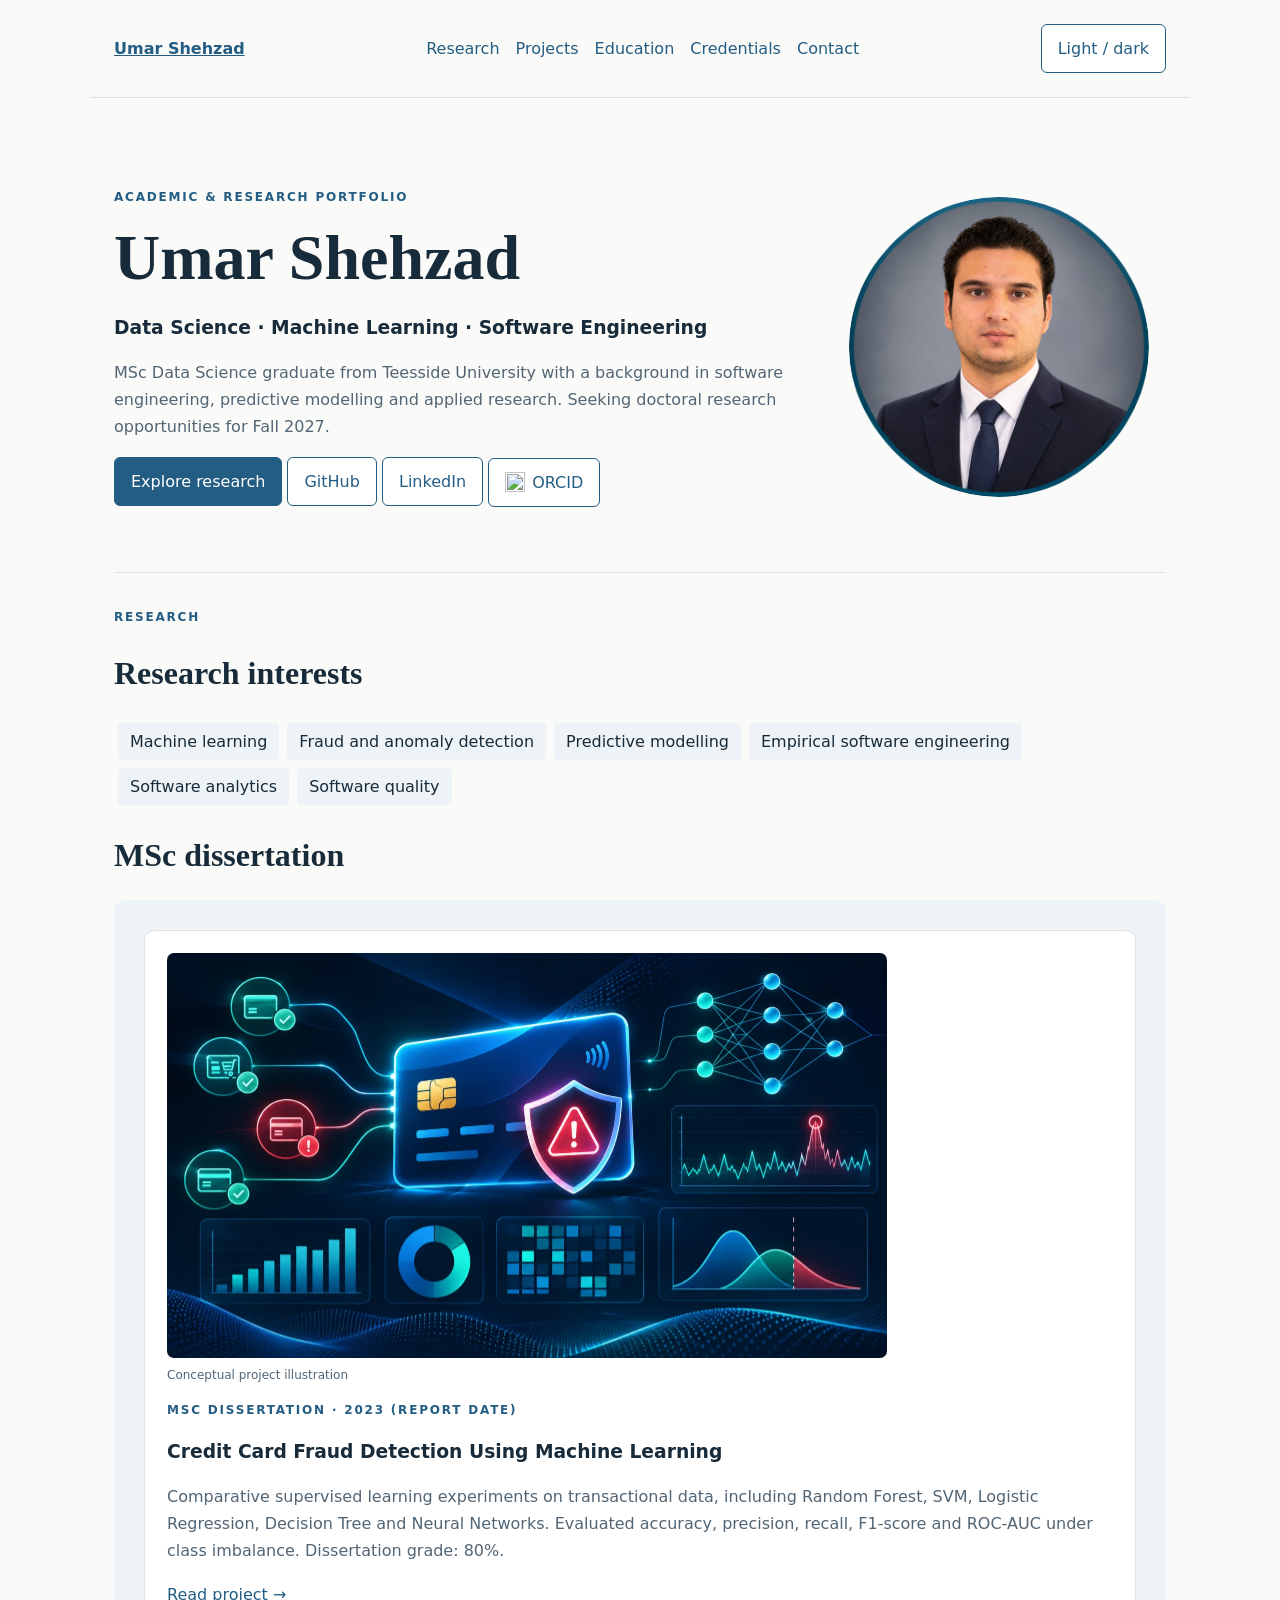
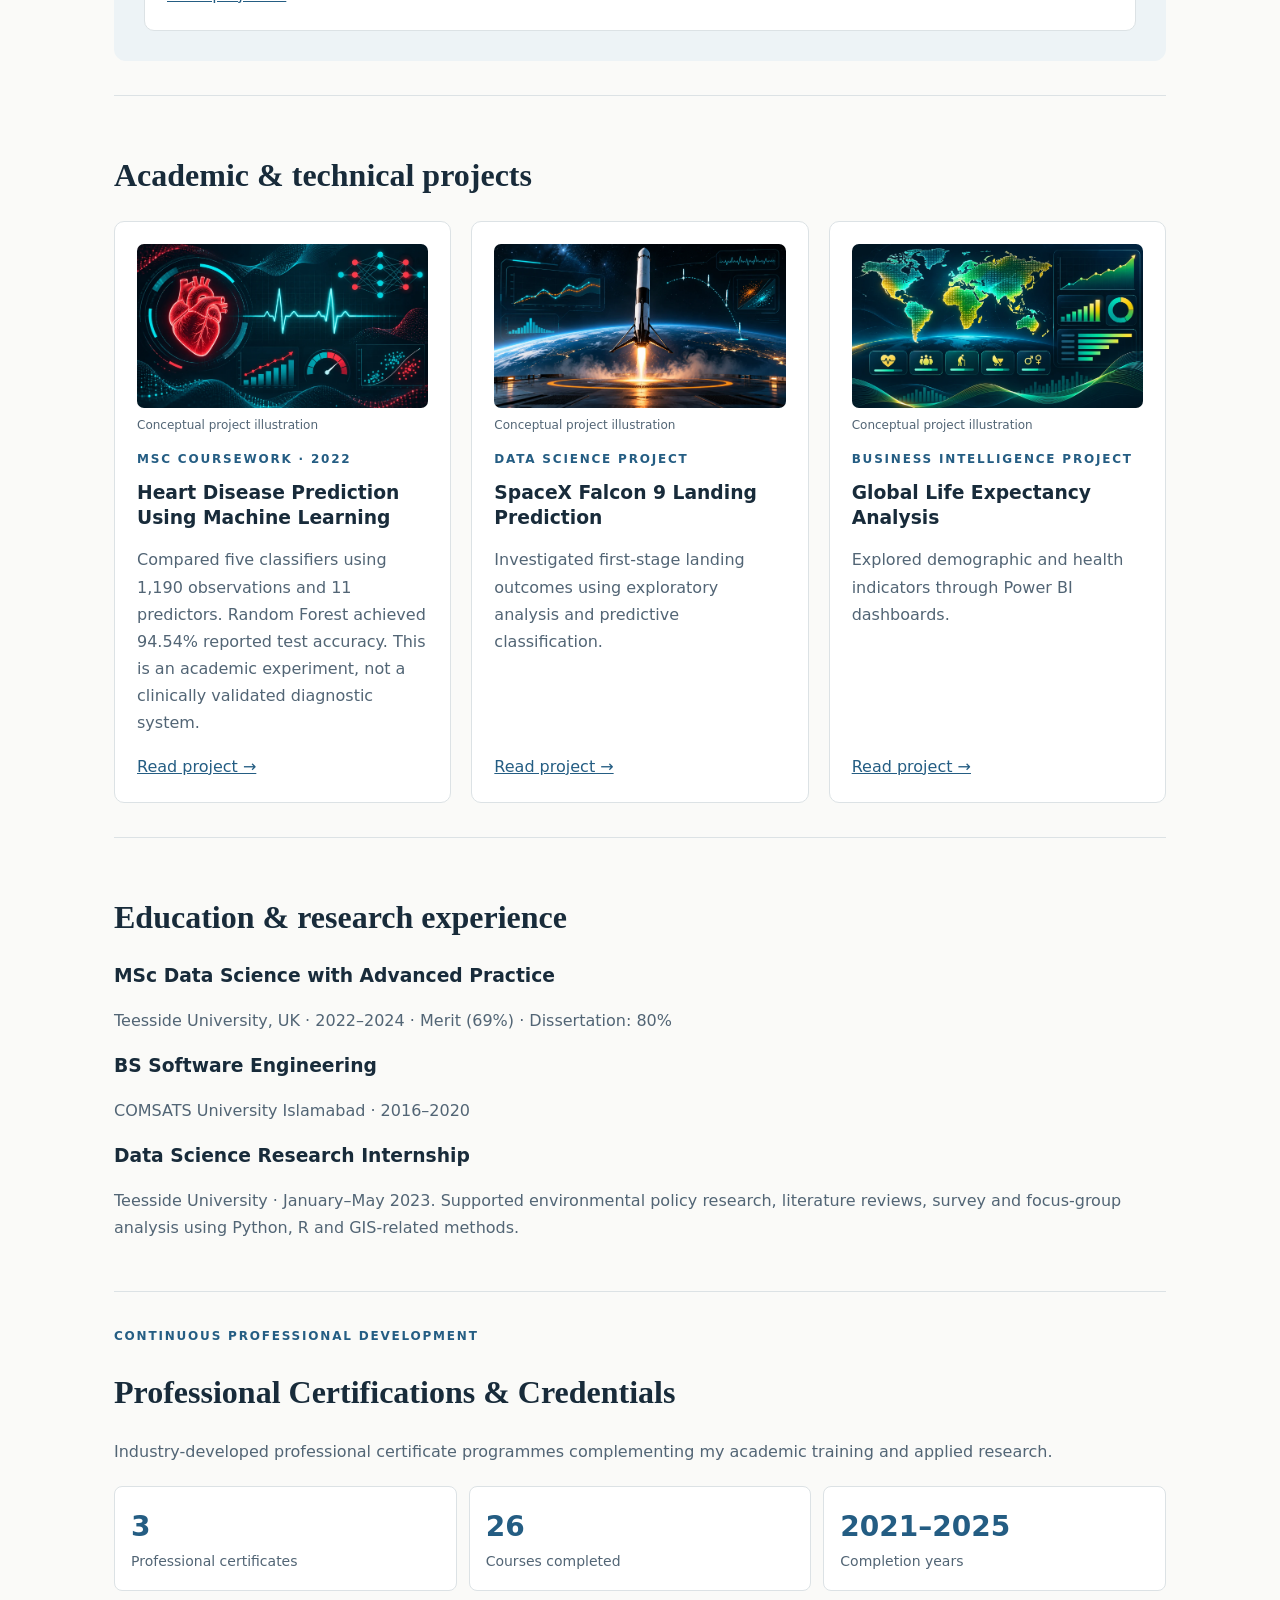
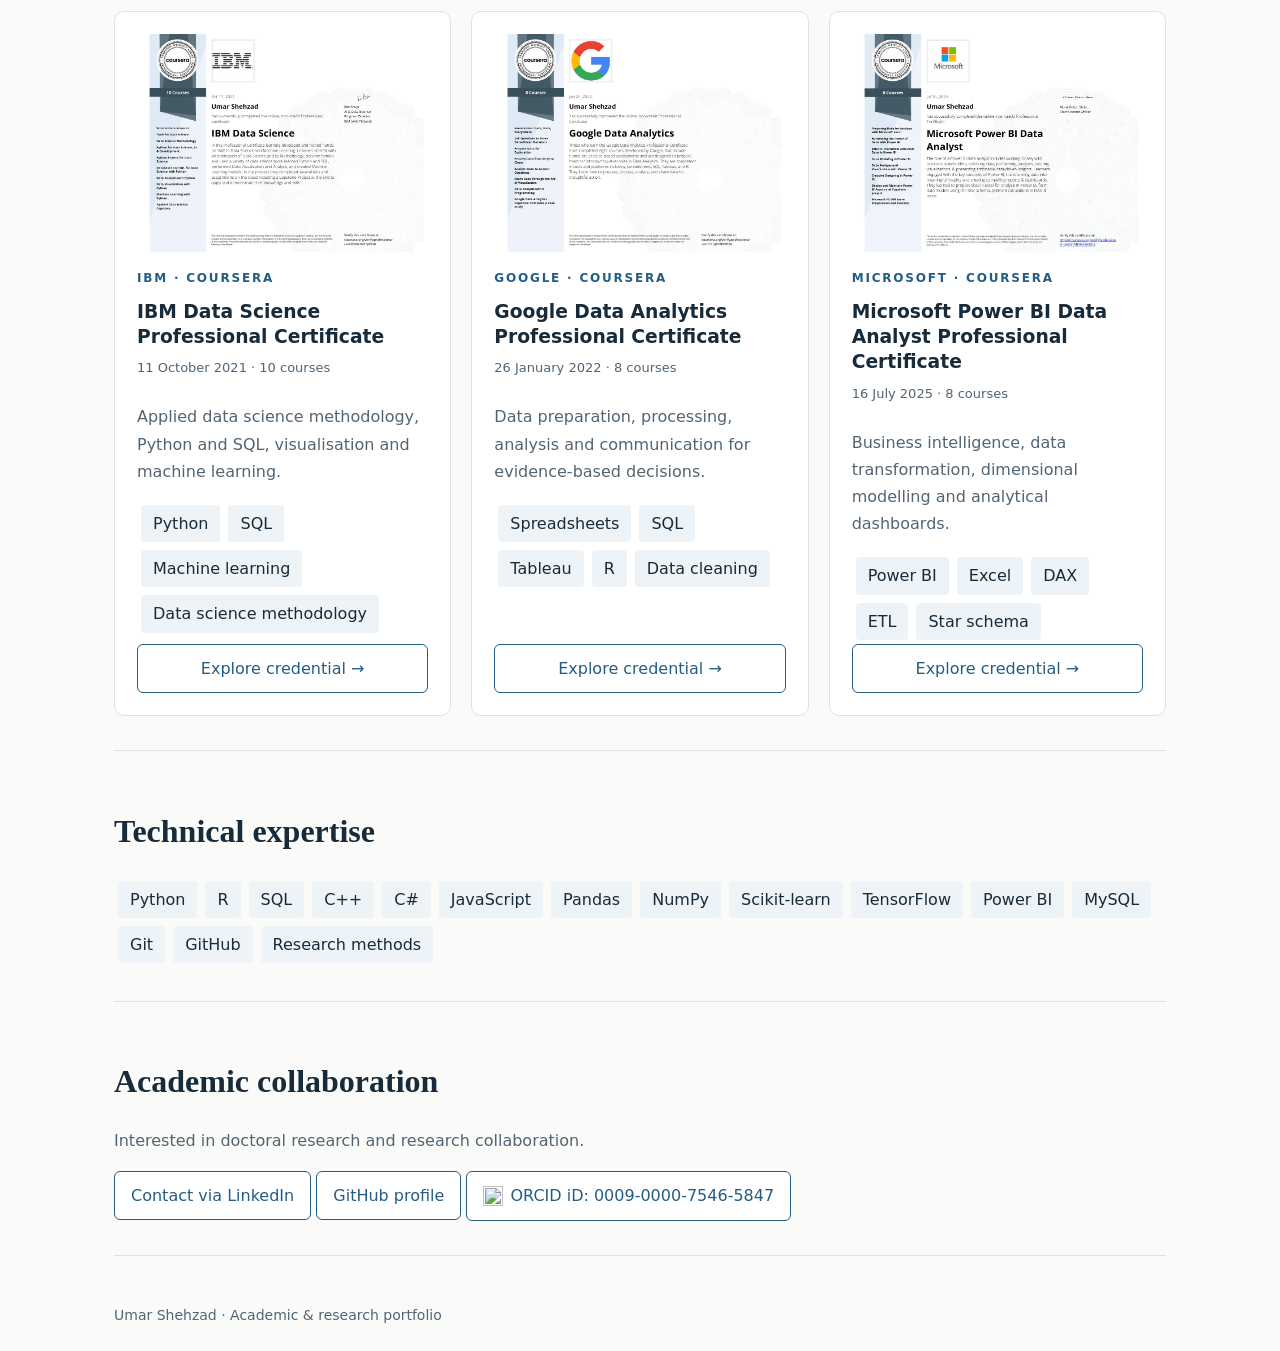
==== commit 63c960d6: "Add ORCID researcher profile - Integrated ORCID researcher profile with the official green ORCID log" ====
--- a/index.html
+++ b/index.html
@@ -1,3 +1,8 @@
 <!DOCTYPE html>
 
-<html lang="en"><head><meta charset="utf-8"/><meta content="width=device-width,initial-scale=1" name="viewport"/><meta content="Umar Shehzad academic research portfolio" name="description"/><title>Academic portfolio | Umar Shehzad</title><link href="style.css?v=5.1" rel="stylesheet"/><script defer="" src="script.js"></script></head><body><header><a href="index.html"><strong>Umar Shehzad</strong></a><nav aria-label="Main navigation"><a href="index.html#research">Research</a><a href="index.html#projects">Projects</a><a href="index.html#education">Education</a><a href="index.html#credentials">Credentials</a><a href="index.html#contact">Contact</a></nav><button aria-pressed="false" id="theme">Light / dark</button></header><main><section class="hero"><div><div class="eyebrow">Academic &amp; research portfolio</div><h1>Umar Shehzad</h1><h3>Data Science · Machine Learning · Software Engineering</h3><p>MSc Data Science graduate from Teesside University with a background in software engineering, predictive modelling and applied research. Seeking doctoral research opportunities for Fall 2027.</p><a class="button primary" href="#research">Explore research</a> <a class="button" href="https://github.com/OmerShehzad">GitHub</a> <a class="button" href="https://www.linkedin.com/in/umar-shahzad-ali-khan-/">LinkedIn</a></div><img alt="Professional portrait of Umar Shehzad" class="portrait" src="assets/profile.jpg"/></section><section id="research"><div class="eyebrow">Research</div><h2>Research interests</h2><div class="tags"><span>Machine learning</span><span>Fraud and anomaly detection</span><span>Predictive modelling</span><span>Empirical software engineering</span><span>Software analytics</span><span>Software quality</span></div><h2>MSc dissertation</h2><div class="featured"><article class="card"><img alt="Credit card and suspicious transaction detection illustration" class="thumb project-cover" height="810" loading="lazy" src="assets/covers/fraud.webp" width="1439"/><small class="cover-note">Conceptual project illustration</small><div class="eyebrow">MSc dissertation · 2023 (report date)</div><h3>Credit Card Fraud Detection Using Machine Learning</h3><p>Comparative supervised learning experiments on transactional data, including Random Forest, SVM, Logistic Regression, Decision Tree and Neural Networks. Evaluated accuracy, precision, recall, F1-score and ROC-AUC under class imbalance. Dissertation grade: 80%.</p><a href="fraud.html">Read project →</a></article></div></section><section id="projects"><h2>Academic &amp; technical projects</h2><div class="grid"><article class="card"><img alt="Heart and predictive health analytics illustration" class="thumb project-cover" height="810" loading="lazy" src="assets/covers/heart.webp" width="1439"/><small class="cover-note">Conceptual project illustration</small><div class="eyebrow">MSc coursework · 2022</div><h3>Heart Disease Prediction Using Machine Learning</h3><p>Compared five classifiers using 1,190 observations and 11 predictors. Random Forest achieved 94.54% reported test accuracy. This is an academic experiment, not a clinically validated diagnostic system.</p><a href="heart.html">Read project →</a></article><article class="card"><img alt="Falcon 9 booster landing and predictive analytics illustration" class="thumb project-cover" height="810" loading="lazy" src="assets/covers/spacex.webp" width="1439"/><small class="cover-note">Conceptual project illustration</small><div class="eyebrow">Data science project</div><h3>SpaceX Falcon 9 Landing Prediction</h3><p>Investigated first-stage landing outcomes using exploratory analysis and predictive classification.</p><a href="spacex.html">Read project →</a></article><article class="card"><img alt="World map and demographic analytics illustration" class="thumb project-cover" height="810" loading="lazy" src="assets/covers/life.webp" width="1439"/><small class="cover-note">Conceptual project illustration</small><div class="eyebrow">Business intelligence project</div><h3>Global Life Expectancy Analysis</h3><p>Explored demographic and health indicators through Power BI dashboards.</p><a href="life.html">Read project →</a></article></div></section><section id="education"><h2>Education &amp; research experience</h2><h3>MSc Data Science with Advanced Practice</h3><p>Teesside University, UK · 2022–2024 · Merit (69%) · Dissertation: 80%</p><h3>BS Software Engineering</h3><p>COMSATS University Islamabad · 2016–2020</p><h3>Data Science Research Internship</h3><p>Teesside University · January–May 2023. Supported environmental policy research, literature reviews, survey and focus-group analysis using Python, R and GIS-related methods.</p></section><section id="credentials"><div class="eyebrow">Continuous professional development</div><h2>Professional Certifications &amp; Credentials</h2><p>Industry-developed professional certificate programmes complementing my academic training and applied research.</p><div class="credential-stats"><div><strong>3</strong>Professional certificates</div><div><strong>26</strong>Courses completed</div><div><strong>2021–2025</strong>Completion years</div></div><div class="grid"><article class="card credential-card"><a href="credential-ibm.html"><img class="certificate-thumb" src="assets/certificates/ibm.jpg" alt="IBM Data Science certificate preview" loading="lazy"></a><div class="eyebrow">IBM · Coursera</div><h3>IBM Data Science Professional Certificate</h3><p class="credential-meta">11 October 2021 · 10 courses</p><p>Applied data science methodology, Python and SQL, visualisation and machine learning.</p><div class="tags"><span>Python</span><span>SQL</span><span>Machine learning</span><span>Data science methodology</span></div><a class="button" href="credential-ibm.html">Explore credential →</a></article><article class="card credential-card"><a href="credential-google.html"><img class="certificate-thumb" src="assets/certificates/google.jpg" alt="Google Data Analytics certificate preview" loading="lazy"></a><div class="eyebrow">Google · Coursera</div><h3>Google Data Analytics Professional Certificate</h3><p class="credential-meta">26 January 2022 · 8 courses</p><p>Data preparation, processing, analysis and communication for evidence-based decisions.</p><div class="tags"><span>Spreadsheets</span><span>SQL</span><span>Tableau</span><span>R</span><span>Data cleaning</span></div><a class="button" href="credential-google.html">Explore credential →</a></article><article class="card credential-card"><a href="credential-microsoft.html"><img class="certificate-thumb" src="assets/certificates/microsoft.jpg" alt="Microsoft Power BI Data Analyst certificate preview" loading="lazy"></a><div class="eyebrow">Microsoft · Coursera</div><h3>Microsoft Power BI Data Analyst Professional Certificate</h3><p class="credential-meta">16 July 2025 · 8 courses</p><p>Business intelligence, data transformation, dimensional modelling and analytical dashboards.</p><div class="tags"><span>Power BI</span><span>Excel</span><span>DAX</span><span>ETL</span><span>Star schema</span></div><a class="button" href="credential-microsoft.html">Explore credential →</a></article></div></section><section><h2>Technical expertise</h2><div class="tags"><span>Python</span><span>R</span><span>SQL</span><span>C++</span><span>C#</span><span>JavaScript</span><span>Pandas</span><span>NumPy</span><span>Scikit-learn</span><span>TensorFlow</span><span>Power BI</span><span>MySQL</span><span>Git</span><span>GitHub</span><span>Research methods</span></div></section><section id="contact"><h2>Academic collaboration</h2><p>Interested in doctoral research and research collaboration.</p><a class="button" href="https://www.linkedin.com/in/umar-shahzad-ali-khan-/">Contact via LinkedIn</a> <a class="button" href="https://github.com/OmerShehzad">GitHub profile</a></section></main><footer>Umar Shehzad · Academic &amp; research portfolio</footer></body></html>+<html lang="en"><head><meta charset="utf-8"/><meta content="width=device-width,initial-scale=1" name="viewport"/><meta content="Umar Shehzad academic research portfolio" name="description"/><title>Academic portfolio | Umar Shehzad</title><link href="style.css?v=5.1" rel="stylesheet"/><script defer="" src="script.js"></script><style>
+/* ORCID profile — V5.2 */
+a.button.orcid-link {display:inline-flex;align-items:center;gap:7px;vertical-align:middle;max-width:100%;box-sizing:border-box;overflow-wrap:anywhere;}
+a.button.orcid-link img {width:20px;height:20px;flex:0 0 20px;display:block;object-fit:contain;border:0;border-radius:0;}
+a.button.orcid-link:hover {border-color:#A6CE39;}
+</style></head><body><header><a href="index.html"><strong>Umar Shehzad</strong></a><nav aria-label="Main navigation"><a href="index.html#research">Research</a><a href="index.html#projects">Projects</a><a href="index.html#education">Education</a><a href="index.html#credentials">Credentials</a><a href="index.html#contact">Contact</a></nav><button aria-pressed="false" id="theme">Light / dark</button></header><main><section class="hero"><div><div class="eyebrow">Academic &amp; research portfolio</div><h1>Umar Shehzad</h1><h3>Data Science · Machine Learning · Software Engineering</h3><p>MSc Data Science graduate from Teesside University with a background in software engineering, predictive modelling and applied research. Seeking doctoral research opportunities for Fall 2027.</p><a class="button primary" href="#research">Explore research</a> <a class="button" href="https://github.com/OmerShehzad">GitHub</a> <a class="button" href="https://www.linkedin.com/in/umar-shahzad-ali-khan-/">LinkedIn</a> <a class="button orcid-link" href="https://orcid.org/0009-0000-7546-5847" target="_blank" rel="noopener noreferrer" aria-label="View ORCID researcher profile (opens in a new tab)"><img src="https://orcid.org/sites/default/files/images/orcid_16x16.png" alt="" width="20" height="20"/><span>ORCID</span></a></div><img alt="Professional portrait of Umar Shehzad" class="portrait" src="assets/profile.jpg"/></section><section id="research"><div class="eyebrow">Research</div><h2>Research interests</h2><div class="tags"><span>Machine learning</span><span>Fraud and anomaly detection</span><span>Predictive modelling</span><span>Empirical software engineering</span><span>Software analytics</span><span>Software quality</span></div><h2>MSc dissertation</h2><div class="featured"><article class="card"><img alt="Credit card and suspicious transaction detection illustration" class="thumb project-cover" height="810" loading="lazy" src="assets/covers/fraud.webp" width="1439"/><small class="cover-note">Conceptual project illustration</small><div class="eyebrow">MSc dissertation · 2023 (report date)</div><h3>Credit Card Fraud Detection Using Machine Learning</h3><p>Comparative supervised learning experiments on transactional data, including Random Forest, SVM, Logistic Regression, Decision Tree and Neural Networks. Evaluated accuracy, precision, recall, F1-score and ROC-AUC under class imbalance. Dissertation grade: 80%.</p><a href="fraud.html">Read project →</a></article></div></section><section id="projects"><h2>Academic &amp; technical projects</h2><div class="grid"><article class="card"><img alt="Heart and predictive health analytics illustration" class="thumb project-cover" height="810" loading="lazy" src="assets/covers/heart.webp" width="1439"/><small class="cover-note">Conceptual project illustration</small><div class="eyebrow">MSc coursework · 2022</div><h3>Heart Disease Prediction Using Machine Learning</h3><p>Compared five classifiers using 1,190 observations and 11 predictors. Random Forest achieved 94.54% reported test accuracy. This is an academic experiment, not a clinically validated diagnostic system.</p><a href="heart.html">Read project →</a></article><article class="card"><img alt="Falcon 9 booster landing and predictive analytics illustration" class="thumb project-cover" height="810" loading="lazy" src="assets/covers/spacex.webp" width="1439"/><small class="cover-note">Conceptual project illustration</small><div class="eyebrow">Data science project</div><h3>SpaceX Falcon 9 Landing Prediction</h3><p>Investigated first-stage landing outcomes using exploratory analysis and predictive classification.</p><a href="spacex.html">Read project →</a></article><article class="card"><img alt="World map and demographic analytics illustration" class="thumb project-cover" height="810" loading="lazy" src="assets/covers/life.webp" width="1439"/><small class="cover-note">Conceptual project illustration</small><div class="eyebrow">Business intelligence project</div><h3>Global Life Expectancy Analysis</h3><p>Explored demographic and health indicators through Power BI dashboards.</p><a href="life.html">Read project →</a></article></div></section><section id="education"><h2>Education &amp; research experience</h2><h3>MSc Data Science with Advanced Practice</h3><p>Teesside University, UK · 2022–2024 · Merit (69%) · Dissertation: 80%</p><h3>BS Software Engineering</h3><p>COMSATS University Islamabad · 2016–2020</p><h3>Data Science Research Internship</h3><p>Teesside University · January–May 2023. Supported environmental policy research, literature reviews, survey and focus-group analysis using Python, R and GIS-related methods.</p></section><section id="credentials"><div class="eyebrow">Continuous professional development</div><h2>Professional Certifications &amp; Credentials</h2><p>Industry-developed professional certificate programmes complementing my academic training and applied research.</p><div class="credential-stats"><div><strong>3</strong>Professional certificates</div><div><strong>26</strong>Courses completed</div><div><strong>2021–2025</strong>Completion years</div></div><div class="grid"><article class="card credential-card"><a href="credential-ibm.html"><img class="certificate-thumb" src="assets/certificates/ibm.jpg" alt="IBM Data Science certificate preview" loading="lazy"></a><div class="eyebrow">IBM · Coursera</div><h3>IBM Data Science Professional Certificate</h3><p class="credential-meta">11 October 2021 · 10 courses</p><p>Applied data science methodology, Python and SQL, visualisation and machine learning.</p><div class="tags"><span>Python</span><span>SQL</span><span>Machine learning</span><span>Data science methodology</span></div><a class="button" href="credential-ibm.html">Explore credential →</a></article><article class="card credential-card"><a href="credential-google.html"><img class="certificate-thumb" src="assets/certificates/google.jpg" alt="Google Data Analytics certificate preview" loading="lazy"></a><div class="eyebrow">Google · Coursera</div><h3>Google Data Analytics Professional Certificate</h3><p class="credential-meta">26 January 2022 · 8 courses</p><p>Data preparation, processing, analysis and communication for evidence-based decisions.</p><div class="tags"><span>Spreadsheets</span><span>SQL</span><span>Tableau</span><span>R</span><span>Data cleaning</span></div><a class="button" href="credential-google.html">Explore credential →</a></article><article class="card credential-card"><a href="credential-microsoft.html"><img class="certificate-thumb" src="assets/certificates/microsoft.jpg" alt="Microsoft Power BI Data Analyst certificate preview" loading="lazy"></a><div class="eyebrow">Microsoft · Coursera</div><h3>Microsoft Power BI Data Analyst Professional Certificate</h3><p class="credential-meta">16 July 2025 · 8 courses</p><p>Business intelligence, data transformation, dimensional modelling and analytical dashboards.</p><div class="tags"><span>Power BI</span><span>Excel</span><span>DAX</span><span>ETL</span><span>Star schema</span></div><a class="button" href="credential-microsoft.html">Explore credential →</a></article></div></section><section><h2>Technical expertise</h2><div class="tags"><span>Python</span><span>R</span><span>SQL</span><span>C++</span><span>C#</span><span>JavaScript</span><span>Pandas</span><span>NumPy</span><span>Scikit-learn</span><span>TensorFlow</span><span>Power BI</span><span>MySQL</span><span>Git</span><span>GitHub</span><span>Research methods</span></div></section><section id="contact"><h2>Academic collaboration</h2><p>Interested in doctoral research and research collaboration.</p><a class="button" href="https://www.linkedin.com/in/umar-shahzad-ali-khan-/">Contact via LinkedIn</a> <a class="button" href="https://github.com/OmerShehzad">GitHub profile</a> <a class="button orcid-link" href="https://orcid.org/0009-0000-7546-5847" target="_blank" rel="noopener noreferrer" aria-label="View ORCID researcher profile (opens in a new tab)"><img src="https://orcid.org/sites/default/files/images/orcid_16x16.png" alt="" width="20" height="20"/><span>ORCID iD: 0009-0000-7546-5847</span></a></section></main><footer>Umar Shehzad · Academic &amp; research portfolio</footer></body></html>
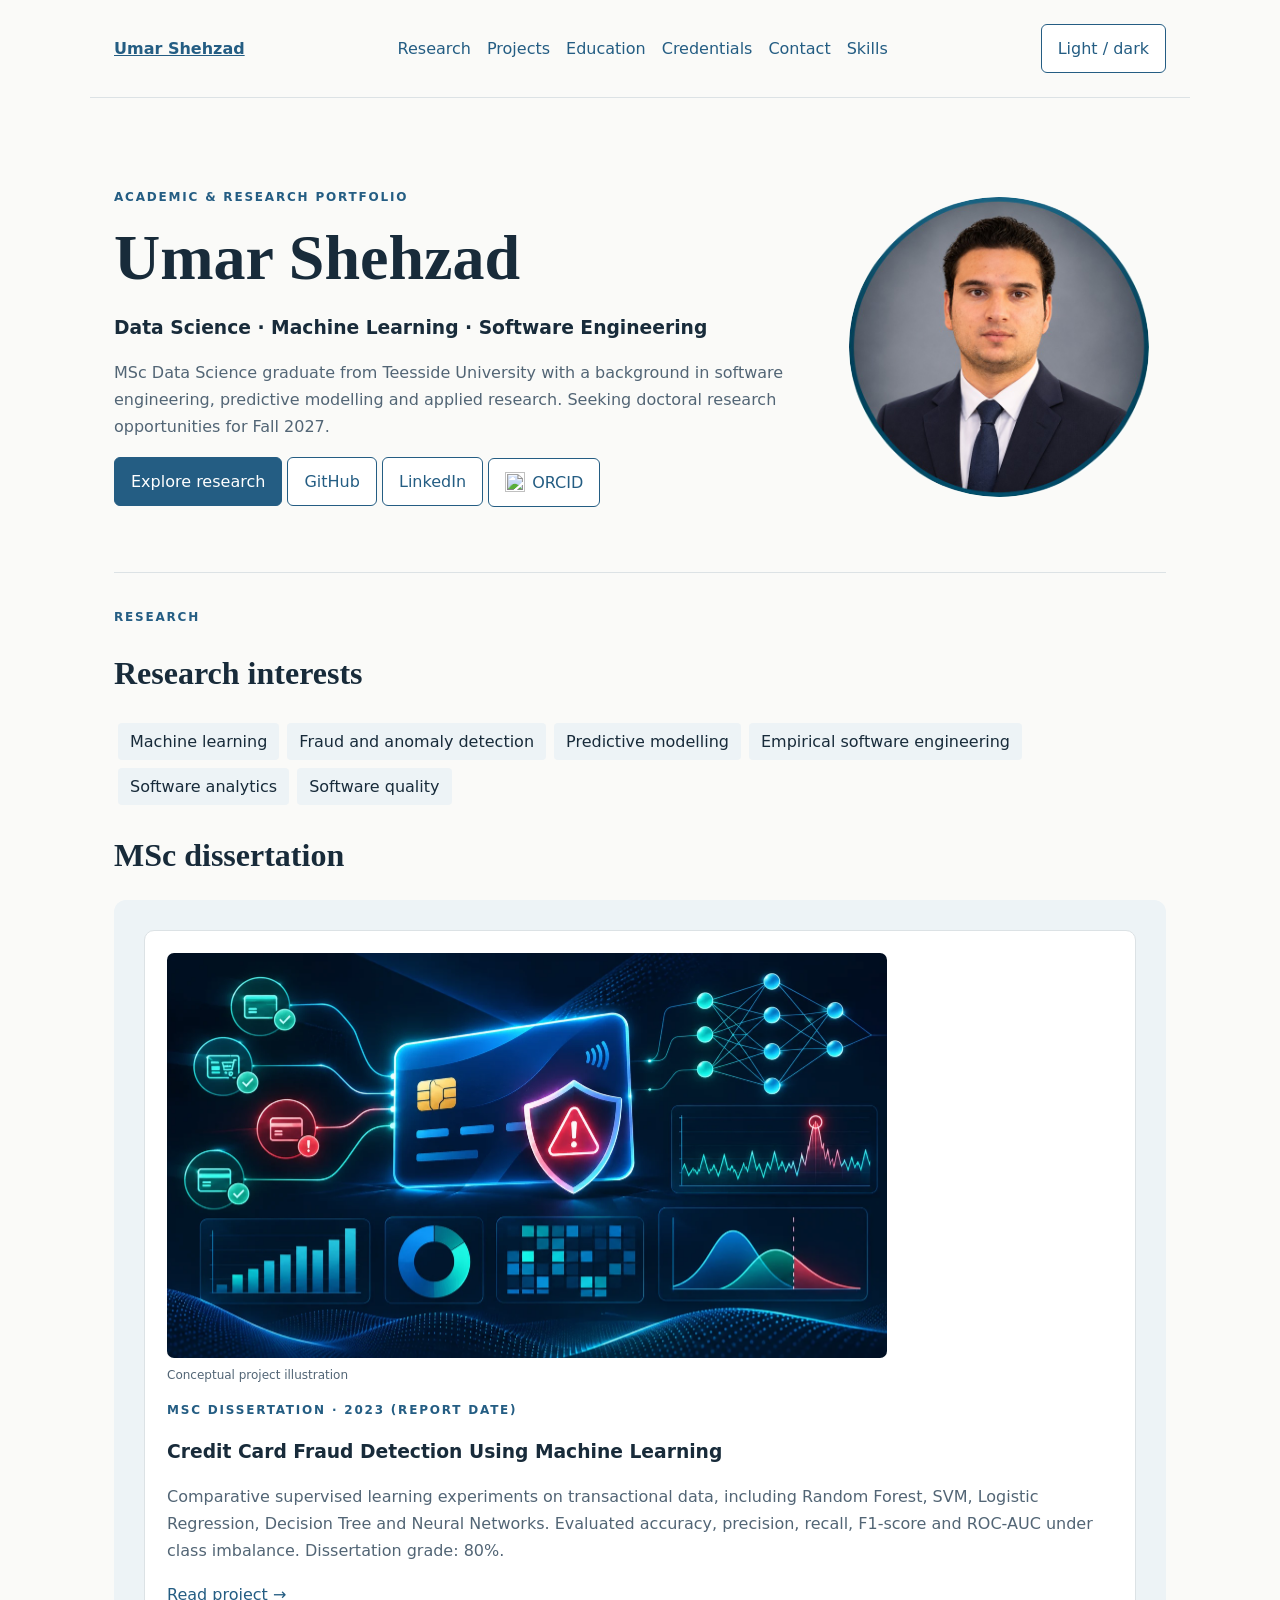
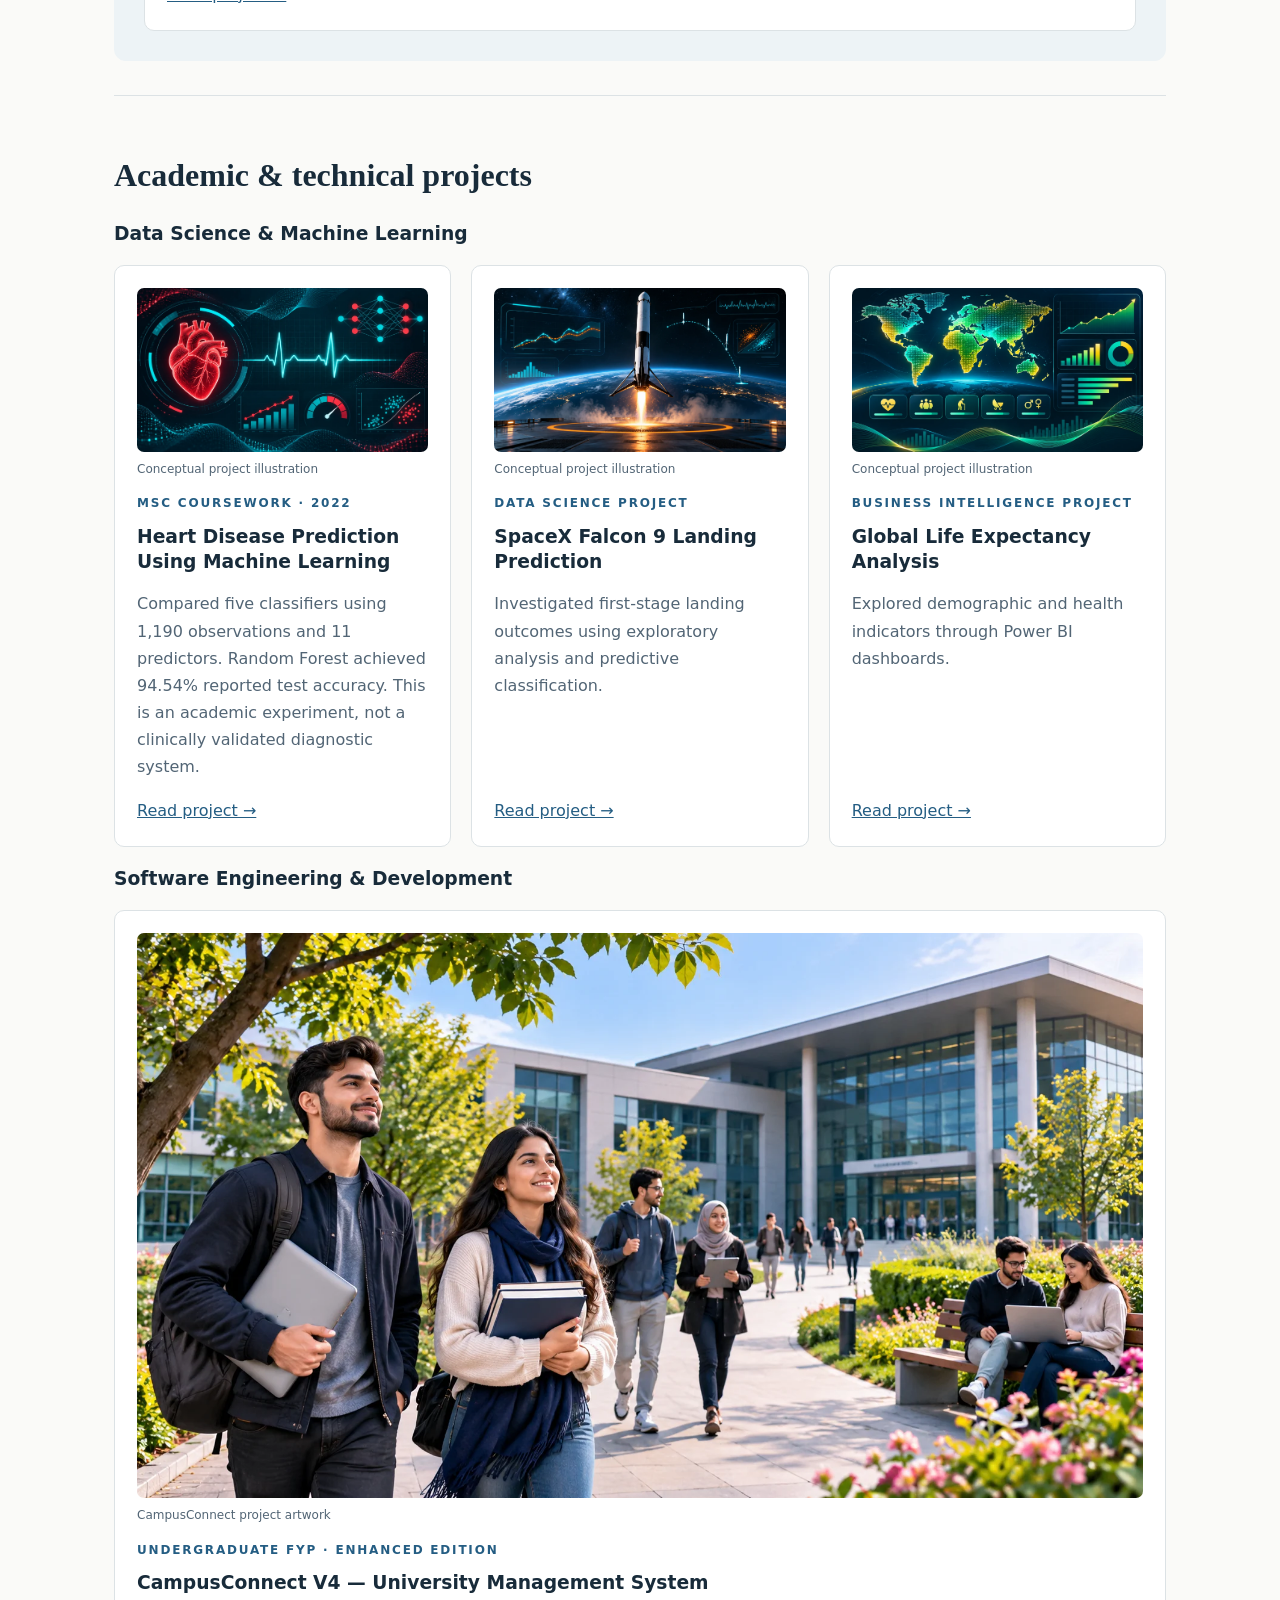
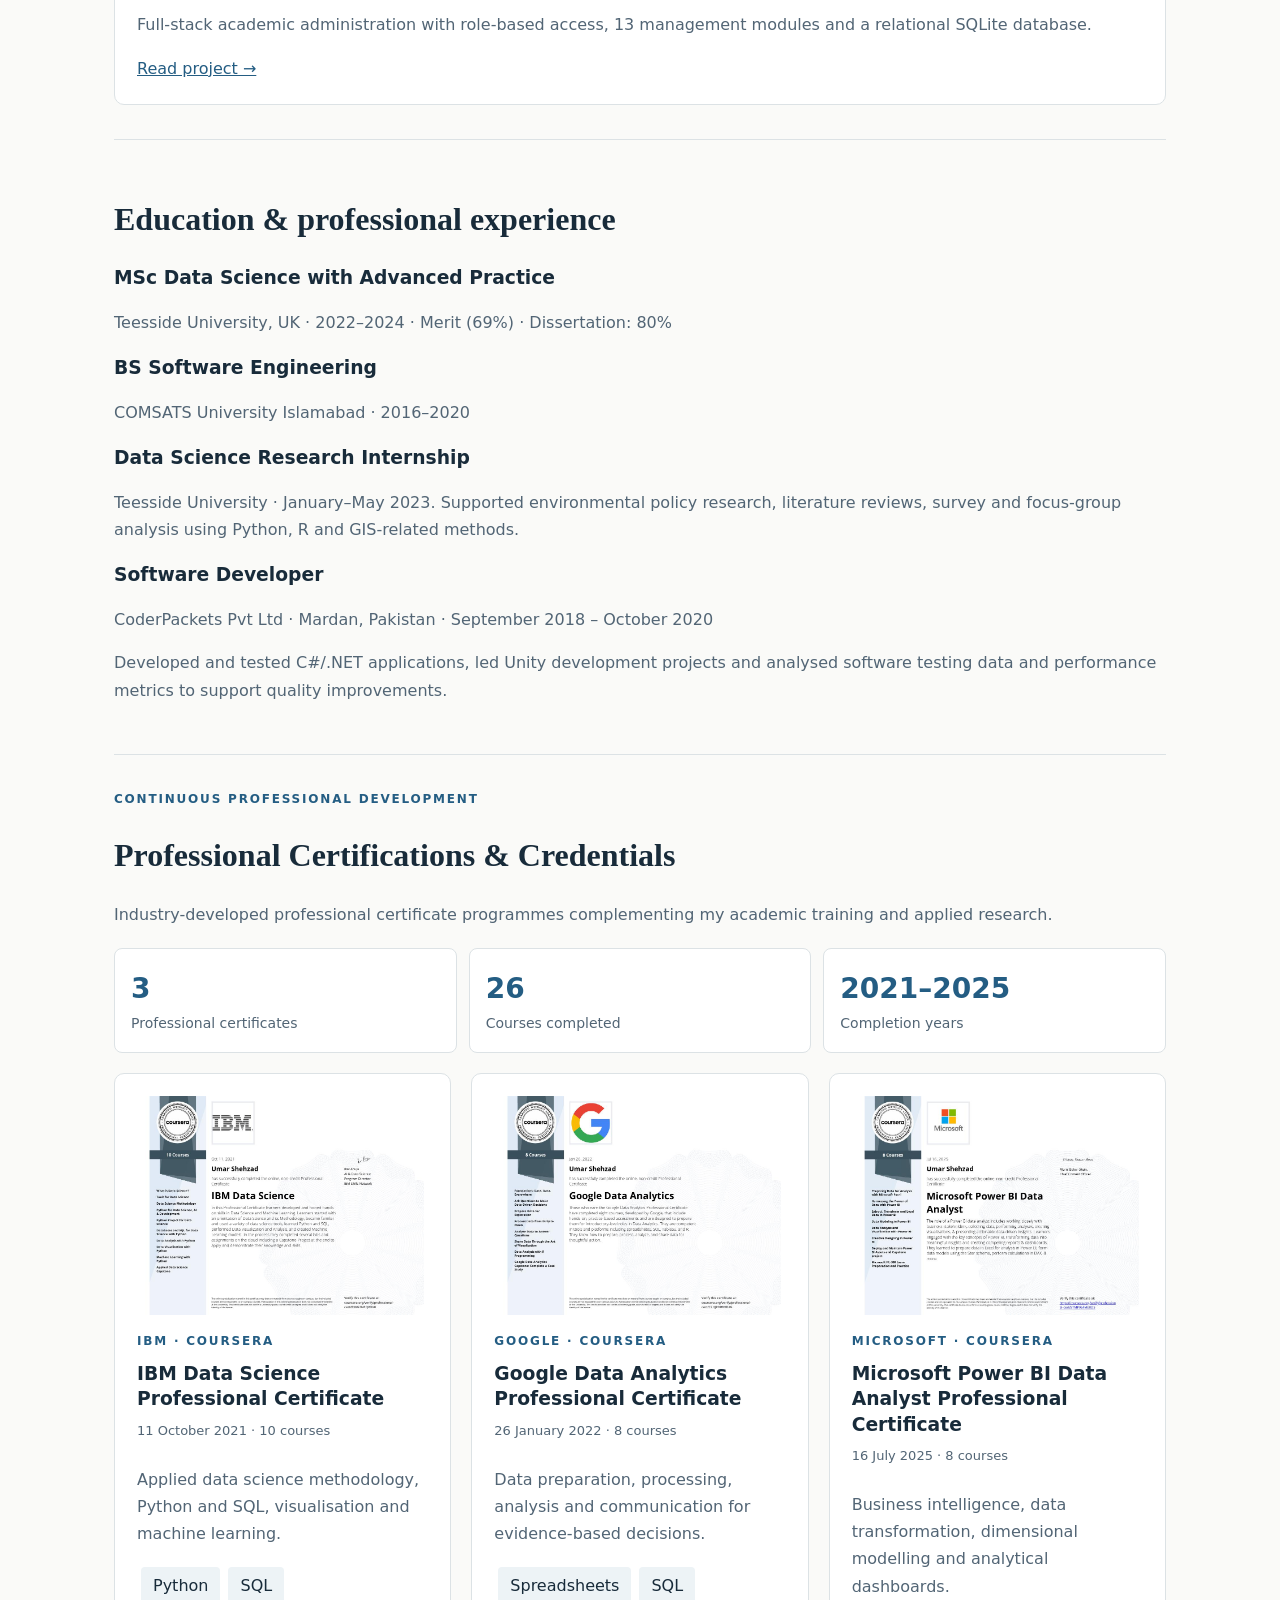
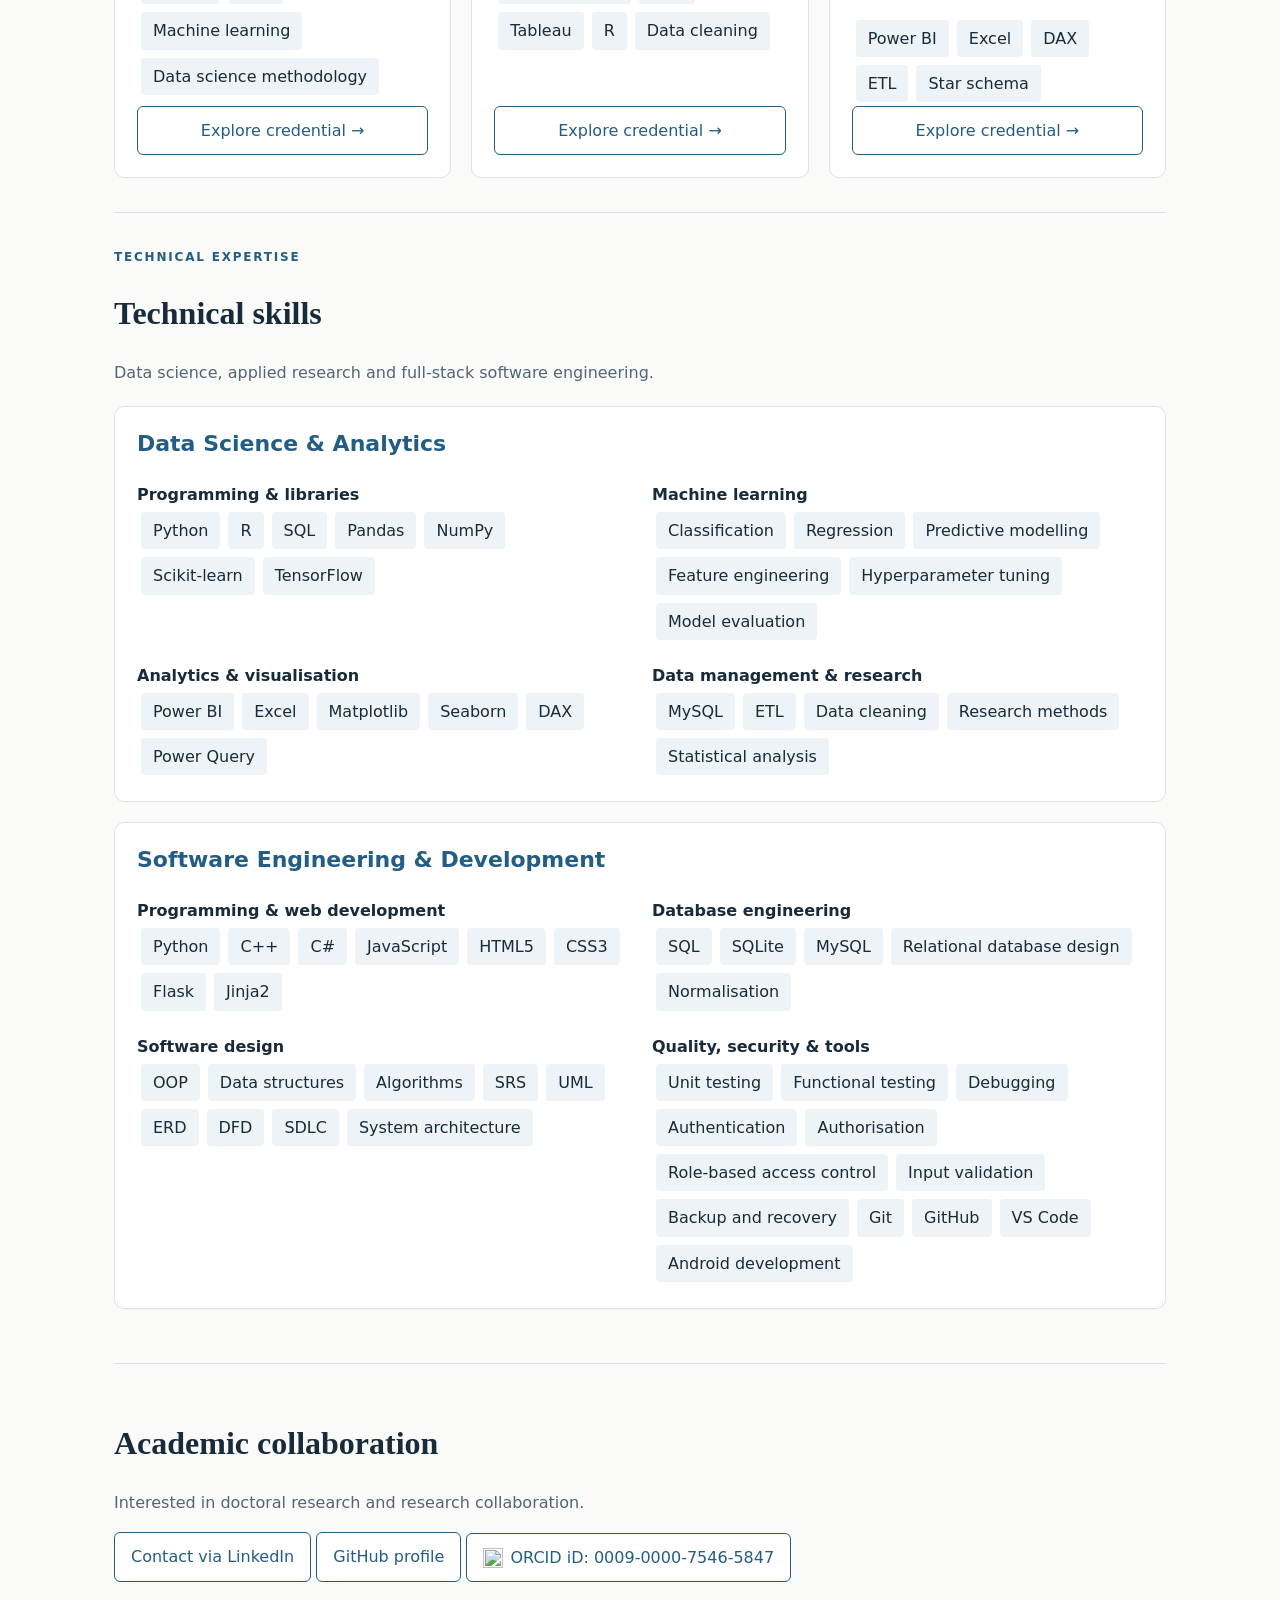
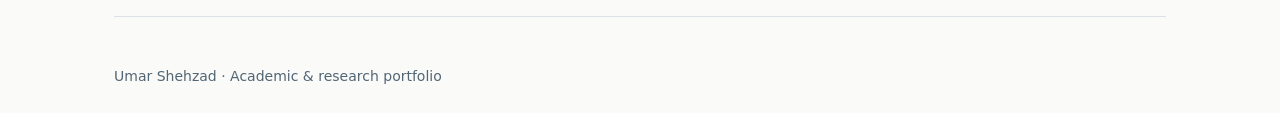
==== commit a7480c45: "Upgrade academic portfolio to V6.0 Integrate CampusConnect V4 with comprehensive software engineerin" ====
--- a/index.html
+++ b/index.html
@@ -1,8 +1,8 @@
 <!DOCTYPE html>
 
-<html lang="en"><head><meta charset="utf-8"/><meta content="width=device-width,initial-scale=1" name="viewport"/><meta content="Umar Shehzad academic research portfolio" name="description"/><title>Academic portfolio | Umar Shehzad</title><link href="style.css?v=5.1" rel="stylesheet"/><script defer="" src="script.js"></script><style>
+<html lang="en"><head><meta charset="utf-8"/><meta content="width=device-width,initial-scale=1" name="viewport"/><meta content="Umar Shehzad academic research portfolio" name="description"/><title>Academic portfolio | Umar Shehzad</title><link href="style.css?v=6.0" rel="stylesheet"/><script defer="" src="script.js"></script><style>
 /* ORCID profile — V5.2 */
 a.button.orcid-link {display:inline-flex;align-items:center;gap:7px;vertical-align:middle;max-width:100%;box-sizing:border-box;overflow-wrap:anywhere;}
 a.button.orcid-link img {width:20px;height:20px;flex:0 0 20px;display:block;object-fit:contain;border:0;border-radius:0;}
 a.button.orcid-link:hover {border-color:#A6CE39;}
-</style></head><body><header><a href="index.html"><strong>Umar Shehzad</strong></a><nav aria-label="Main navigation"><a href="index.html#research">Research</a><a href="index.html#projects">Projects</a><a href="index.html#education">Education</a><a href="index.html#credentials">Credentials</a><a href="index.html#contact">Contact</a></nav><button aria-pressed="false" id="theme">Light / dark</button></header><main><section class="hero"><div><div class="eyebrow">Academic &amp; research portfolio</div><h1>Umar Shehzad</h1><h3>Data Science · Machine Learning · Software Engineering</h3><p>MSc Data Science graduate from Teesside University with a background in software engineering, predictive modelling and applied research. Seeking doctoral research opportunities for Fall 2027.</p><a class="button primary" href="#research">Explore research</a> <a class="button" href="https://github.com/OmerShehzad">GitHub</a> <a class="button" href="https://www.linkedin.com/in/umar-shahzad-ali-khan-/">LinkedIn</a> <a class="button orcid-link" href="https://orcid.org/0009-0000-7546-5847" target="_blank" rel="noopener noreferrer" aria-label="View ORCID researcher profile (opens in a new tab)"><img src="https://orcid.org/sites/default/files/images/orcid_16x16.png" alt="" width="20" height="20"/><span>ORCID</span></a></div><img alt="Professional portrait of Umar Shehzad" class="portrait" src="assets/profile.jpg"/></section><section id="research"><div class="eyebrow">Research</div><h2>Research interests</h2><div class="tags"><span>Machine learning</span><span>Fraud and anomaly detection</span><span>Predictive modelling</span><span>Empirical software engineering</span><span>Software analytics</span><span>Software quality</span></div><h2>MSc dissertation</h2><div class="featured"><article class="card"><img alt="Credit card and suspicious transaction detection illustration" class="thumb project-cover" height="810" loading="lazy" src="assets/covers/fraud.webp" width="1439"/><small class="cover-note">Conceptual project illustration</small><div class="eyebrow">MSc dissertation · 2023 (report date)</div><h3>Credit Card Fraud Detection Using Machine Learning</h3><p>Comparative supervised learning experiments on transactional data, including Random Forest, SVM, Logistic Regression, Decision Tree and Neural Networks. Evaluated accuracy, precision, recall, F1-score and ROC-AUC under class imbalance. Dissertation grade: 80%.</p><a href="fraud.html">Read project →</a></article></div></section><section id="projects"><h2>Academic &amp; technical projects</h2><div class="grid"><article class="card"><img alt="Heart and predictive health analytics illustration" class="thumb project-cover" height="810" loading="lazy" src="assets/covers/heart.webp" width="1439"/><small class="cover-note">Conceptual project illustration</small><div class="eyebrow">MSc coursework · 2022</div><h3>Heart Disease Prediction Using Machine Learning</h3><p>Compared five classifiers using 1,190 observations and 11 predictors. Random Forest achieved 94.54% reported test accuracy. This is an academic experiment, not a clinically validated diagnostic system.</p><a href="heart.html">Read project →</a></article><article class="card"><img alt="Falcon 9 booster landing and predictive analytics illustration" class="thumb project-cover" height="810" loading="lazy" src="assets/covers/spacex.webp" width="1439"/><small class="cover-note">Conceptual project illustration</small><div class="eyebrow">Data science project</div><h3>SpaceX Falcon 9 Landing Prediction</h3><p>Investigated first-stage landing outcomes using exploratory analysis and predictive classification.</p><a href="spacex.html">Read project →</a></article><article class="card"><img alt="World map and demographic analytics illustration" class="thumb project-cover" height="810" loading="lazy" src="assets/covers/life.webp" width="1439"/><small class="cover-note">Conceptual project illustration</small><div class="eyebrow">Business intelligence project</div><h3>Global Life Expectancy Analysis</h3><p>Explored demographic and health indicators through Power BI dashboards.</p><a href="life.html">Read project →</a></article></div></section><section id="education"><h2>Education &amp; research experience</h2><h3>MSc Data Science with Advanced Practice</h3><p>Teesside University, UK · 2022–2024 · Merit (69%) · Dissertation: 80%</p><h3>BS Software Engineering</h3><p>COMSATS University Islamabad · 2016–2020</p><h3>Data Science Research Internship</h3><p>Teesside University · January–May 2023. Supported environmental policy research, literature reviews, survey and focus-group analysis using Python, R and GIS-related methods.</p></section><section id="credentials"><div class="eyebrow">Continuous professional development</div><h2>Professional Certifications &amp; Credentials</h2><p>Industry-developed professional certificate programmes complementing my academic training and applied research.</p><div class="credential-stats"><div><strong>3</strong>Professional certificates</div><div><strong>26</strong>Courses completed</div><div><strong>2021–2025</strong>Completion years</div></div><div class="grid"><article class="card credential-card"><a href="credential-ibm.html"><img class="certificate-thumb" src="assets/certificates/ibm.jpg" alt="IBM Data Science certificate preview" loading="lazy"></a><div class="eyebrow">IBM · Coursera</div><h3>IBM Data Science Professional Certificate</h3><p class="credential-meta">11 October 2021 · 10 courses</p><p>Applied data science methodology, Python and SQL, visualisation and machine learning.</p><div class="tags"><span>Python</span><span>SQL</span><span>Machine learning</span><span>Data science methodology</span></div><a class="button" href="credential-ibm.html">Explore credential →</a></article><article class="card credential-card"><a href="credential-google.html"><img class="certificate-thumb" src="assets/certificates/google.jpg" alt="Google Data Analytics certificate preview" loading="lazy"></a><div class="eyebrow">Google · Coursera</div><h3>Google Data Analytics Professional Certificate</h3><p class="credential-meta">26 January 2022 · 8 courses</p><p>Data preparation, processing, analysis and communication for evidence-based decisions.</p><div class="tags"><span>Spreadsheets</span><span>SQL</span><span>Tableau</span><span>R</span><span>Data cleaning</span></div><a class="button" href="credential-google.html">Explore credential →</a></article><article class="card credential-card"><a href="credential-microsoft.html"><img class="certificate-thumb" src="assets/certificates/microsoft.jpg" alt="Microsoft Power BI Data Analyst certificate preview" loading="lazy"></a><div class="eyebrow">Microsoft · Coursera</div><h3>Microsoft Power BI Data Analyst Professional Certificate</h3><p class="credential-meta">16 July 2025 · 8 courses</p><p>Business intelligence, data transformation, dimensional modelling and analytical dashboards.</p><div class="tags"><span>Power BI</span><span>Excel</span><span>DAX</span><span>ETL</span><span>Star schema</span></div><a class="button" href="credential-microsoft.html">Explore credential →</a></article></div></section><section><h2>Technical expertise</h2><div class="tags"><span>Python</span><span>R</span><span>SQL</span><span>C++</span><span>C#</span><span>JavaScript</span><span>Pandas</span><span>NumPy</span><span>Scikit-learn</span><span>TensorFlow</span><span>Power BI</span><span>MySQL</span><span>Git</span><span>GitHub</span><span>Research methods</span></div></section><section id="contact"><h2>Academic collaboration</h2><p>Interested in doctoral research and research collaboration.</p><a class="button" href="https://www.linkedin.com/in/umar-shahzad-ali-khan-/">Contact via LinkedIn</a> <a class="button" href="https://github.com/OmerShehzad">GitHub profile</a> <a class="button orcid-link" href="https://orcid.org/0009-0000-7546-5847" target="_blank" rel="noopener noreferrer" aria-label="View ORCID researcher profile (opens in a new tab)"><img src="https://orcid.org/sites/default/files/images/orcid_16x16.png" alt="" width="20" height="20"/><span>ORCID iD: 0009-0000-7546-5847</span></a></section></main><footer>Umar Shehzad · Academic &amp; research portfolio</footer></body></html>+</style></head><body><header><a href="index.html"><strong>Umar Shehzad</strong></a><nav aria-label="Main navigation"><a href="index.html#research">Research</a><a href="index.html#projects">Projects</a><a href="index.html#education">Education</a><a href="index.html#credentials">Credentials</a><a href="index.html#contact">Contact</a><a href="index.html#skills">Skills</a></nav><button aria-pressed="false" id="theme">Light / dark</button></header><main><section class="hero"><div><div class="eyebrow">Academic &amp; research portfolio</div><h1>Umar Shehzad</h1><h3>Data Science · Machine Learning · Software Engineering</h3><p>MSc Data Science graduate from Teesside University with a background in software engineering, predictive modelling and applied research. Seeking doctoral research opportunities for Fall 2027.</p><a class="button primary" href="#research">Explore research</a> <a class="button" href="https://github.com/OmerShehzad">GitHub</a> <a class="button" href="https://www.linkedin.com/in/umar-shahzad-ali-khan-/">LinkedIn</a> <a aria-label="View ORCID researcher profile (opens in a new tab)" class="button orcid-link" href="https://orcid.org/0009-0000-7546-5847" rel="noopener noreferrer" target="_blank"><img alt="" height="20" src="https://orcid.org/sites/default/files/images/orcid_16x16.png" width="20"/><span>ORCID</span></a></div><img alt="Professional portrait of Umar Shehzad" class="portrait" src="assets/profile.jpg"/></section><section id="research"><div class="eyebrow">Research</div><h2>Research interests</h2><div class="tags"><span>Machine learning</span><span>Fraud and anomaly detection</span><span>Predictive modelling</span><span>Empirical software engineering</span><span>Software analytics</span><span>Software quality</span></div><h2>MSc dissertation</h2><div class="featured"><article class="card"><img alt="Credit card and suspicious transaction detection illustration" class="thumb project-cover" height="810" loading="lazy" src="assets/covers/fraud.webp" width="1439"/><small class="cover-note">Conceptual project illustration</small><div class="eyebrow">MSc dissertation · 2023 (report date)</div><h3>Credit Card Fraud Detection Using Machine Learning</h3><p>Comparative supervised learning experiments on transactional data, including Random Forest, SVM, Logistic Regression, Decision Tree and Neural Networks. Evaluated accuracy, precision, recall, F1-score and ROC-AUC under class imbalance. Dissertation grade: 80%.</p><a href="fraud.html">Read project →</a></article></div></section><section id="projects"><h2>Academic &amp; technical projects</h2><h3>Data Science &amp; Machine Learning</h3><div class="grid"><article class="card"><img alt="Heart and predictive health analytics illustration" class="thumb project-cover" height="810" loading="lazy" src="assets/covers/heart.webp" width="1439"/><small class="cover-note">Conceptual project illustration</small><div class="eyebrow">MSc coursework · 2022</div><h3>Heart Disease Prediction Using Machine Learning</h3><p>Compared five classifiers using 1,190 observations and 11 predictors. Random Forest achieved 94.54% reported test accuracy. This is an academic experiment, not a clinically validated diagnostic system.</p><a href="heart.html">Read project →</a></article><article class="card"><img alt="Falcon 9 booster landing and predictive analytics illustration" class="thumb project-cover" height="810" loading="lazy" src="assets/covers/spacex.webp" width="1439"/><small class="cover-note">Conceptual project illustration</small><div class="eyebrow">Data science project</div><h3>SpaceX Falcon 9 Landing Prediction</h3><p>Investigated first-stage landing outcomes using exploratory analysis and predictive classification.</p><a href="spacex.html">Read project →</a></article><article class="card"><img alt="World map and demographic analytics illustration" class="thumb project-cover" height="810" loading="lazy" src="assets/covers/life.webp" width="1439"/><small class="cover-note">Conceptual project illustration</small><div class="eyebrow">Business intelligence project</div><h3>Global Life Expectancy Analysis</h3><p>Explored demographic and health indicators through Power BI dashboards.</p><a href="life.html">Read project →</a></article></div><h3>Software Engineering &amp; Development</h3><div class="grid"><article class="card"><img alt="CampusConnect campus illustration" class="thumb project-cover" src="assets/covers/campus.webp"/><small class="cover-note">CampusConnect project artwork</small><div class="eyebrow">Undergraduate FYP · Enhanced edition</div><h3>CampusConnect V4 — University Management System</h3><p>Full-stack academic administration with role-based access, 13 management modules and a relational SQLite database.</p><a href="campusconnect.html">Read project →</a></article></div></section><section id="education"><h2>Education &amp; professional experience</h2><h3>MSc Data Science with Advanced Practice</h3><p>Teesside University, UK · 2022–2024 · Merit (69%) · Dissertation: 80%</p><h3>BS Software Engineering</h3><p>COMSATS University Islamabad · 2016–2020</p><h3>Data Science Research Internship</h3><p>Teesside University · January–May 2023. Supported environmental policy research, literature reviews, survey and focus-group analysis using Python, R and GIS-related methods.</p><h3>Software Developer</h3><p>CoderPackets Pvt Ltd · Mardan, Pakistan · September 2018 – October 2020</p><p>Developed and tested C#/.NET applications, led Unity development projects and analysed software testing data and performance metrics to support quality improvements.</p></section><section id="credentials"><div class="eyebrow">Continuous professional development</div><h2>Professional Certifications &amp; Credentials</h2><p>Industry-developed professional certificate programmes complementing my academic training and applied research.</p><div class="credential-stats"><div><strong>3</strong>Professional certificates</div><div><strong>26</strong>Courses completed</div><div><strong>2021–2025</strong>Completion years</div></div><div class="grid"><article class="card credential-card"><a href="credential-ibm.html"><img alt="IBM Data Science certificate preview" class="certificate-thumb" loading="lazy" src="assets/certificates/ibm.jpg"/></a><div class="eyebrow">IBM · Coursera</div><h3>IBM Data Science Professional Certificate</h3><p class="credential-meta">11 October 2021 · 10 courses</p><p>Applied data science methodology, Python and SQL, visualisation and machine learning.</p><div class="tags"><span>Python</span><span>SQL</span><span>Machine learning</span><span>Data science methodology</span></div><a class="button" href="credential-ibm.html">Explore credential →</a></article><article class="card credential-card"><a href="credential-google.html"><img alt="Google Data Analytics certificate preview" class="certificate-thumb" loading="lazy" src="assets/certificates/google.jpg"/></a><div class="eyebrow">Google · Coursera</div><h3>Google Data Analytics Professional Certificate</h3><p class="credential-meta">26 January 2022 · 8 courses</p><p>Data preparation, processing, analysis and communication for evidence-based decisions.</p><div class="tags"><span>Spreadsheets</span><span>SQL</span><span>Tableau</span><span>R</span><span>Data cleaning</span></div><a class="button" href="credential-google.html">Explore credential →</a></article><article class="card credential-card"><a href="credential-microsoft.html"><img alt="Microsoft Power BI Data Analyst certificate preview" class="certificate-thumb" loading="lazy" src="assets/certificates/microsoft.jpg"/></a><div class="eyebrow">Microsoft · Coursera</div><h3>Microsoft Power BI Data Analyst Professional Certificate</h3><p class="credential-meta">16 July 2025 · 8 courses</p><p>Business intelligence, data transformation, dimensional modelling and analytical dashboards.</p><div class="tags"><span>Power BI</span><span>Excel</span><span>DAX</span><span>ETL</span><span>Star schema</span></div><a class="button" href="credential-microsoft.html">Explore credential →</a></article></div></section><section id="skills"><div class="eyebrow">Technical expertise</div><h2>Technical skills</h2><p>Data science, applied research and full-stack software engineering.</p><article class="card" style="margin:20px 0"><h3 style="color:var(--accent);margin-top:0;font-size:22px">Data Science &amp; Analytics</h3><div class="skill-groups"><div><strong>Programming &amp; libraries</strong><div class="tags"><span>Python</span><span>R</span><span>SQL</span><span>Pandas</span><span>NumPy</span><span>Scikit-learn</span><span>TensorFlow</span></div></div><div><strong>Machine learning</strong><div class="tags"><span>Classification</span><span>Regression</span><span>Predictive modelling</span><span>Feature engineering</span><span>Hyperparameter tuning</span><span>Model evaluation</span></div></div><div><strong>Analytics &amp; visualisation</strong><div class="tags"><span>Power BI</span><span>Excel</span><span>Matplotlib</span><span>Seaborn</span><span>DAX</span><span>Power Query</span></div></div><div><strong>Data management &amp; research</strong><div class="tags"><span>MySQL</span><span>ETL</span><span>Data cleaning</span><span>Research methods</span><span>Statistical analysis</span></div></div></div></article><article class="card" style="margin:20px 0"><h3 style="color:var(--accent);margin-top:0;font-size:22px">Software Engineering &amp; Development</h3><div class="skill-groups"><div><strong>Programming &amp; web development</strong><div class="tags"><span>Python</span><span>C++</span><span>C#</span><span>JavaScript</span><span>HTML5</span><span>CSS3</span><span>Flask</span><span>Jinja2</span></div></div><div><strong>Database engineering</strong><div class="tags"><span>SQL</span><span>SQLite</span><span>MySQL</span><span>Relational database design</span><span>Normalisation</span></div></div><div><strong>Software design</strong><div class="tags"><span>OOP</span><span>Data structures</span><span>Algorithms</span><span>SRS</span><span>UML</span><span>ERD</span><span>DFD</span><span>SDLC</span><span>System architecture</span></div></div><div><strong>Quality, security &amp; tools</strong><div class="tags"><span>Unit testing</span><span>Functional testing</span><span>Debugging</span><span>Authentication</span><span>Authorisation</span><span>Role-based access control</span><span>Input validation</span><span>Backup and recovery</span><span>Git</span><span>GitHub</span><span>VS Code</span><span>Android development</span></div></div></div></article></section><section id="contact"><h2>Academic collaboration</h2><p>Interested in doctoral research and research collaboration.</p><a class="button" href="https://www.linkedin.com/in/umar-shahzad-ali-khan-/">Contact via LinkedIn</a> <a class="button" href="https://github.com/OmerShehzad">GitHub profile</a> <a aria-label="View ORCID researcher profile (opens in a new tab)" class="button orcid-link" href="https://orcid.org/0009-0000-7546-5847" rel="noopener noreferrer" target="_blank"><img alt="" height="20" src="https://orcid.org/sites/default/files/images/orcid_16x16.png" width="20"/><span>ORCID iD: 0009-0000-7546-5847</span></a></section></main><footer>Umar Shehzad · Academic &amp; research portfolio</footer></body></html>
--- a/style.css
+++ b/style.css
@@ -16,3 +16,6 @@
 #credentials .credential-card .button{margin-top:auto;text-align:center}
 @media(max-width:850px){#credentials .grid{grid-template-columns:repeat(2,minmax(0,1fr))}}
 @media(max-width:580px){#credentials .grid,#credentials .credential-stats{grid-template-columns:minmax(0,1fr)}}
+
+/* V6 responsive skill panels */
+.skill-groups{display:grid;grid-template-columns:repeat(2,minmax(0,1fr));gap:18px 24px}.campus-gallery img{height:auto;max-height:480px;object-fit:contain}.campus-gallery figcaption{margin-top:12px}.campus-logo{width:64px;height:64px;object-fit:contain}.module-list dt{font-weight:700;color:var(--accent)}.module-list dd{margin:0 0 12px;color:var(--muted)}@media(max-width:650px){.skill-groups{grid-template-columns:1fr}}
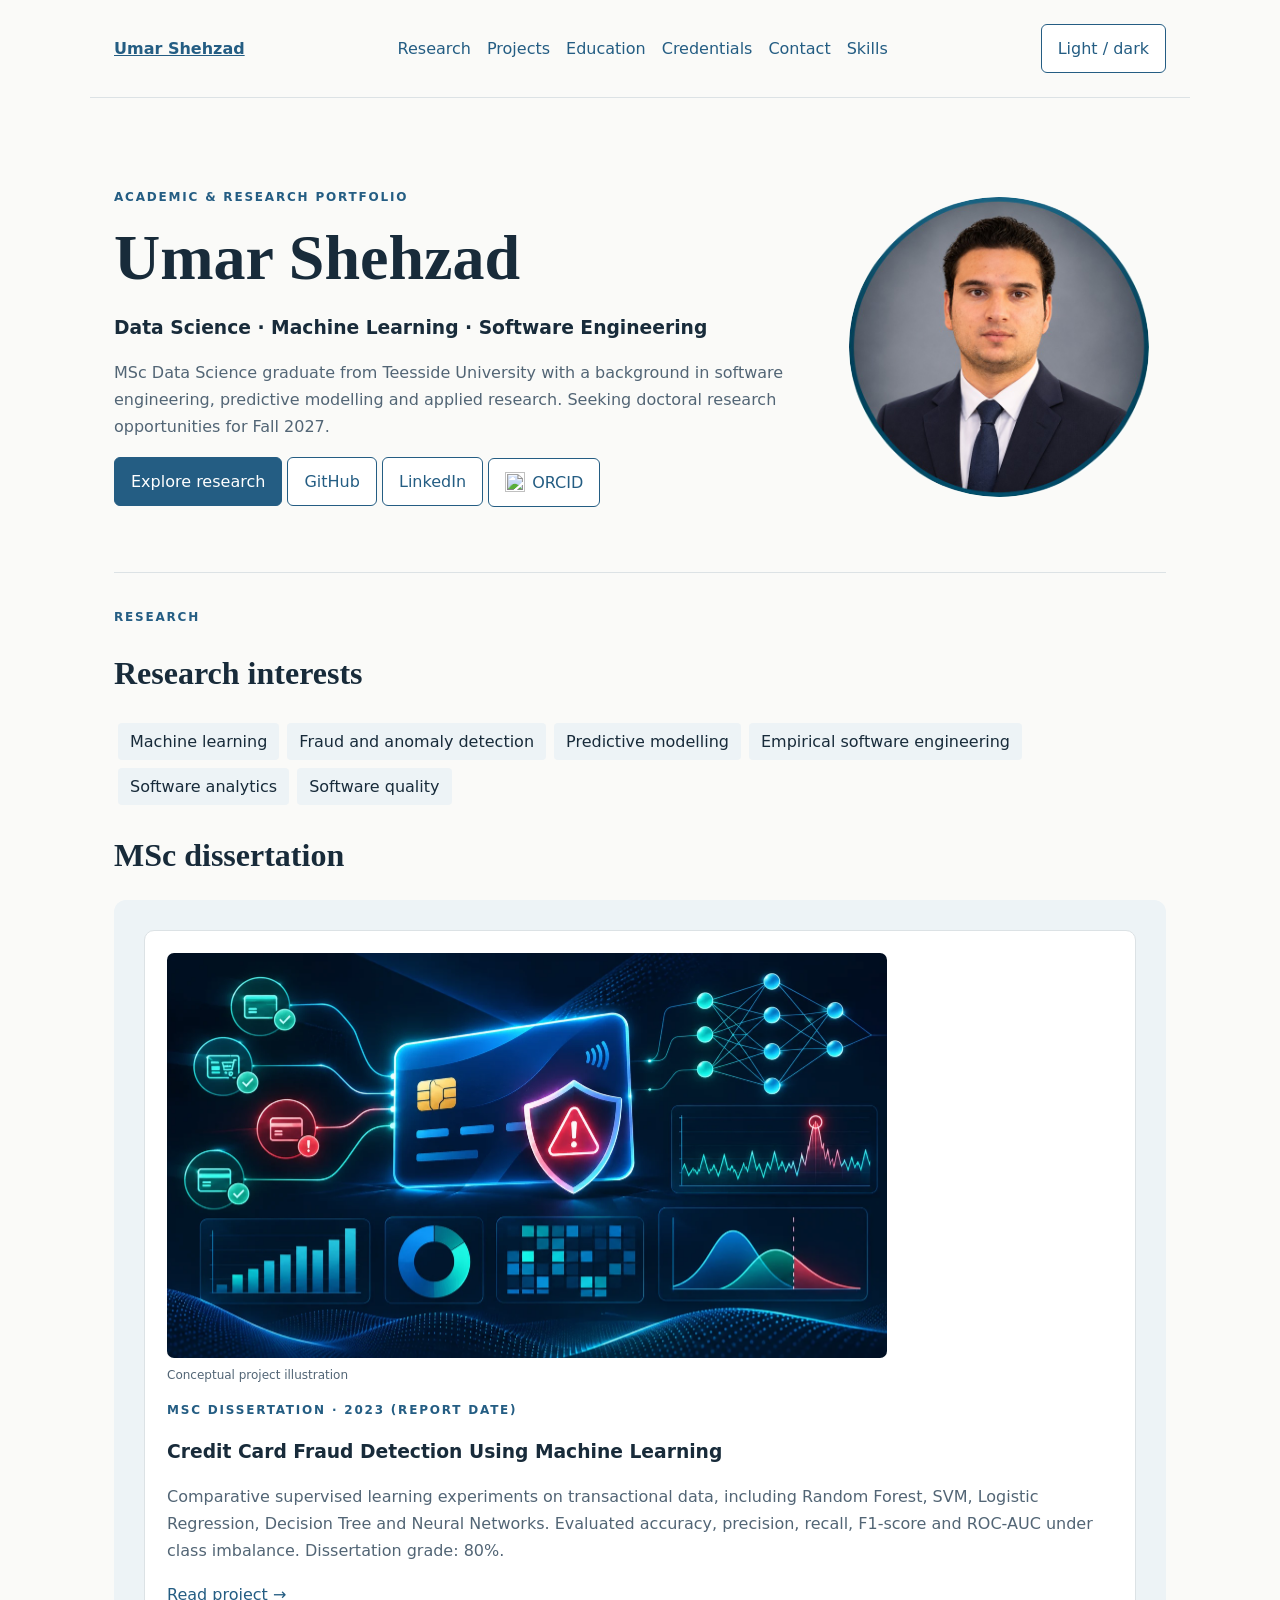
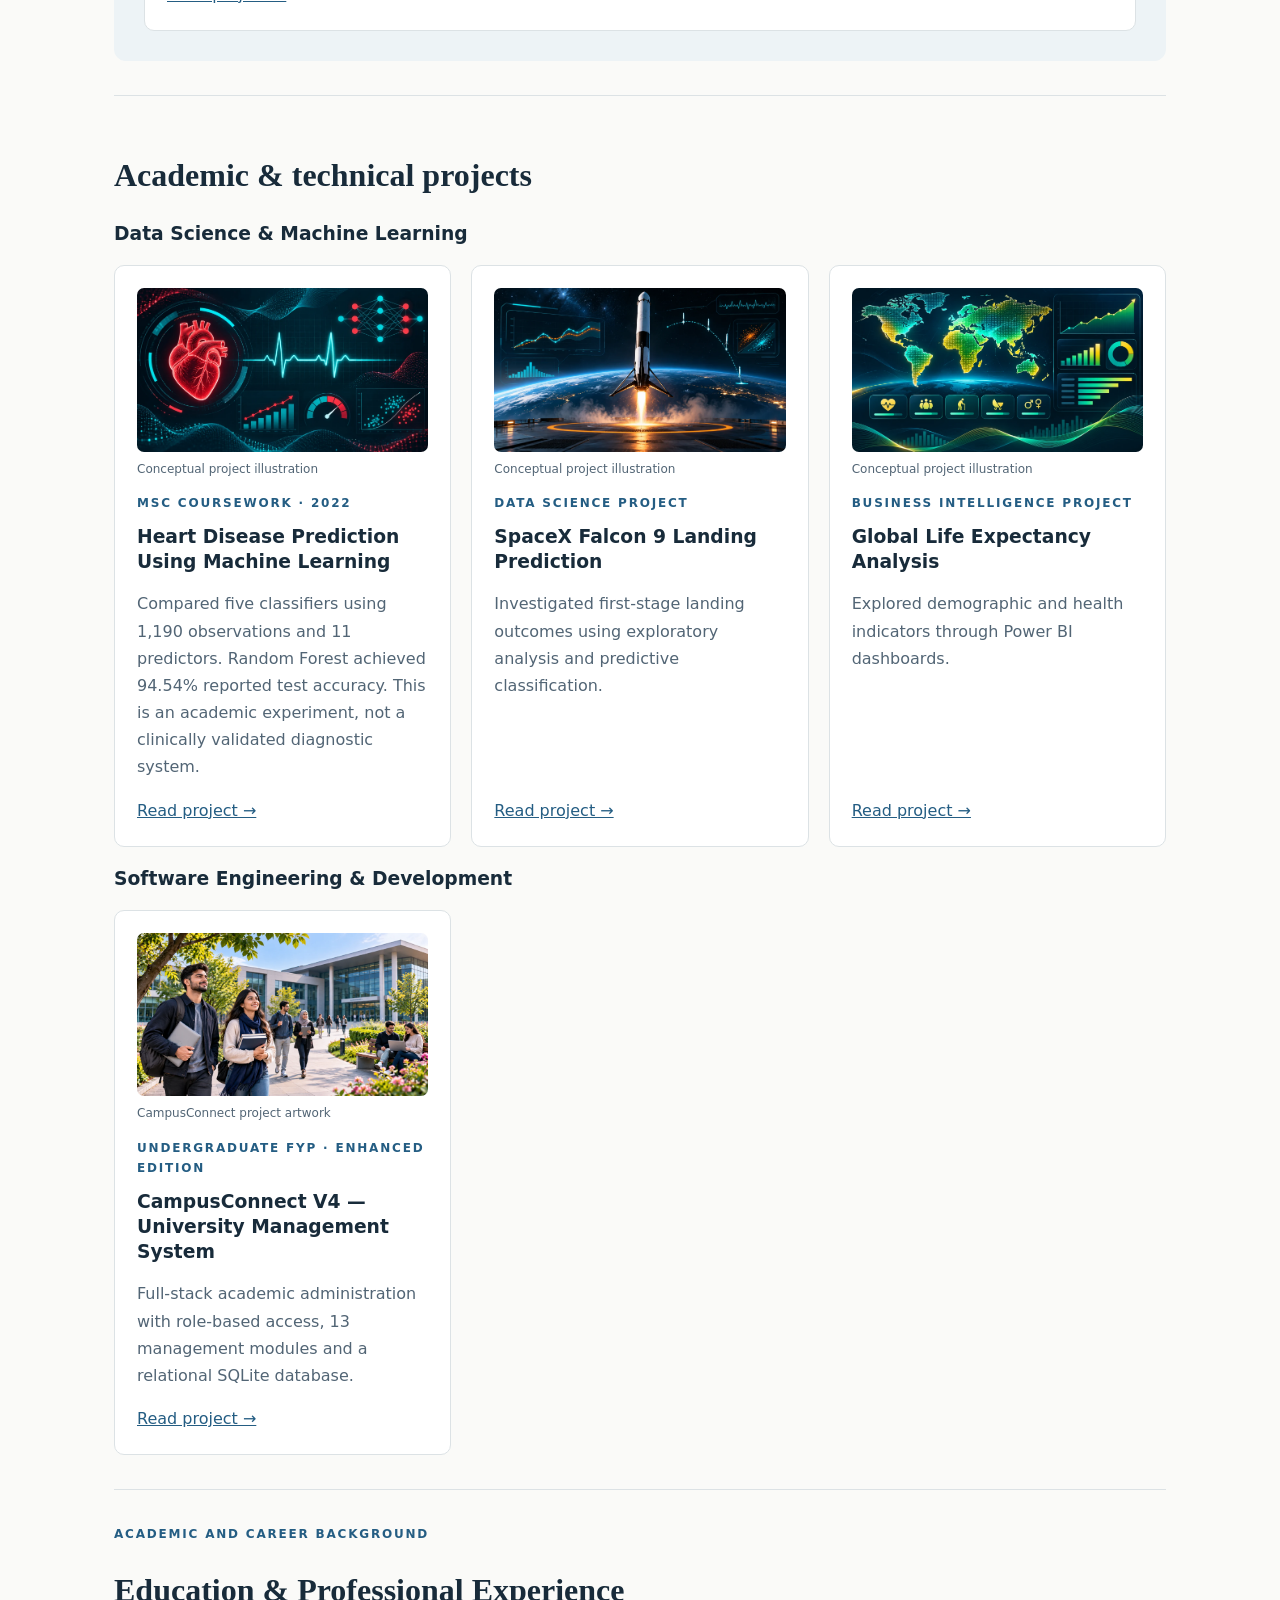
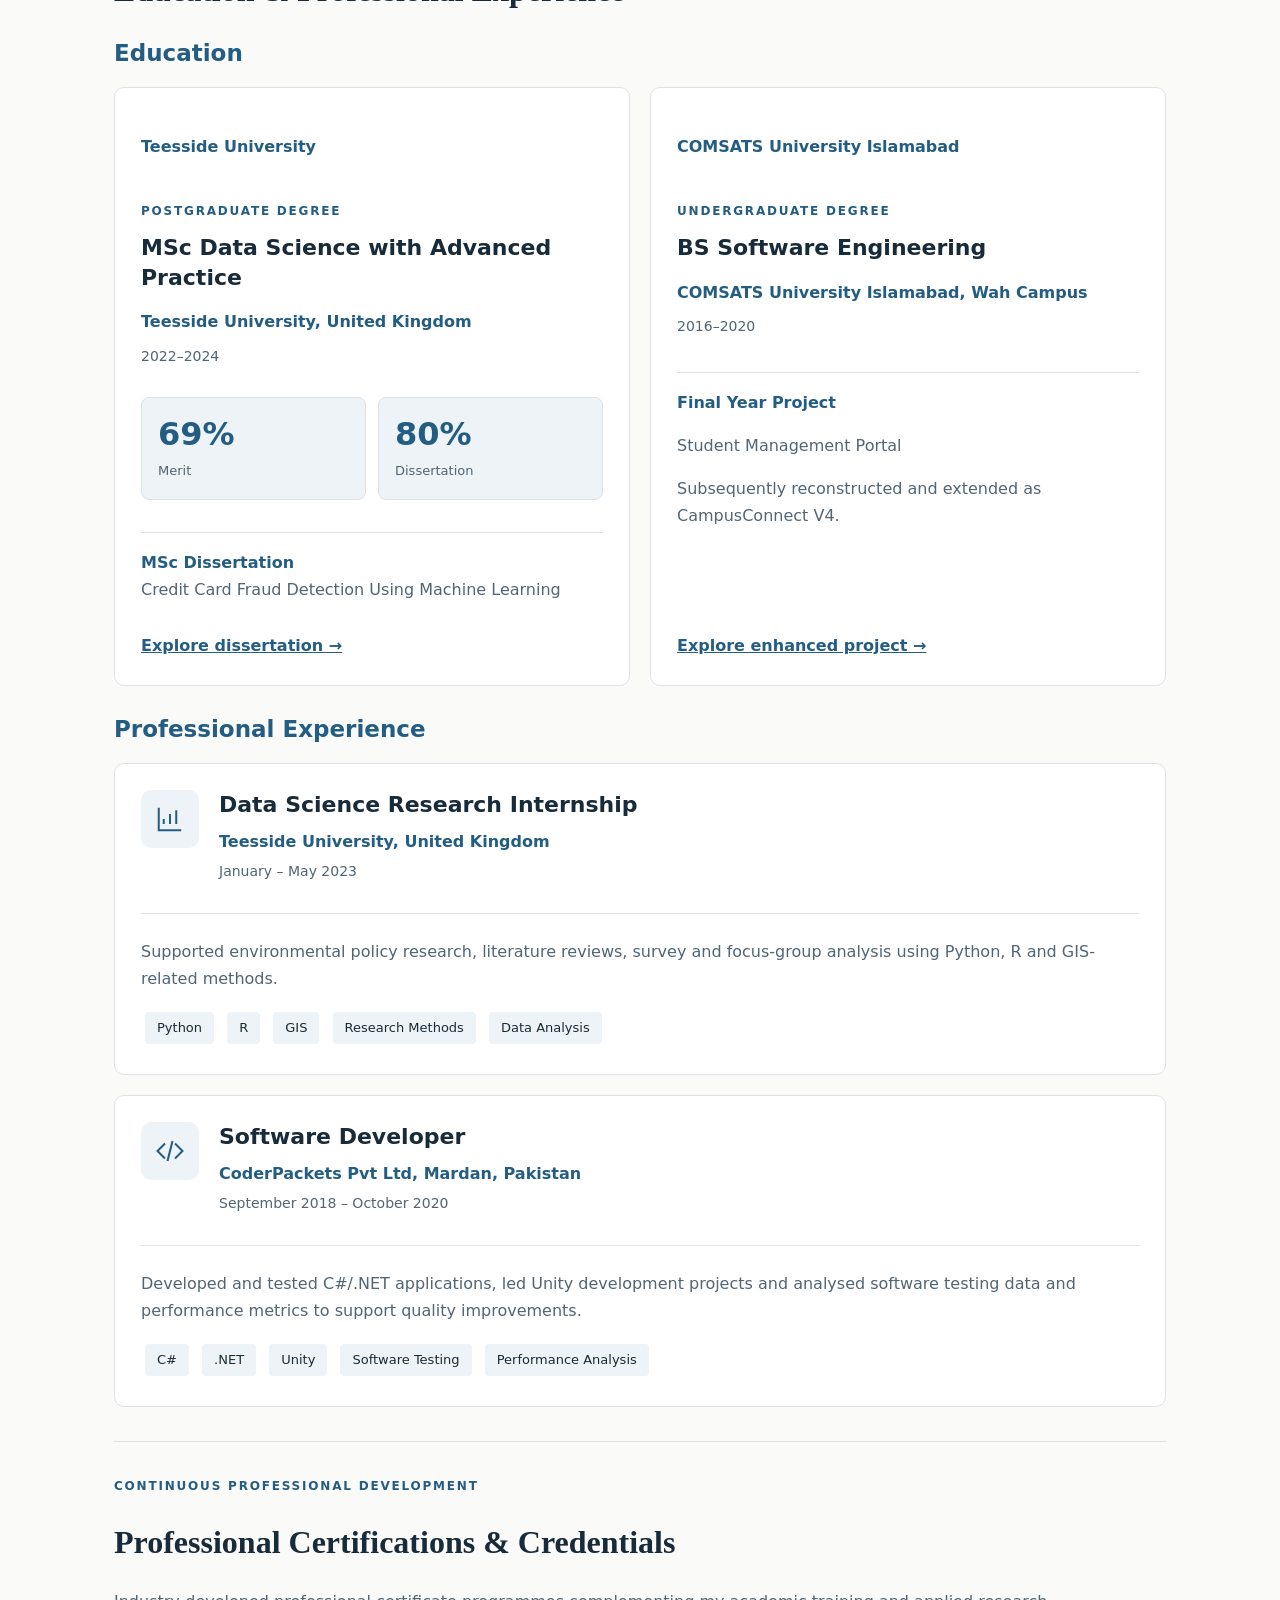
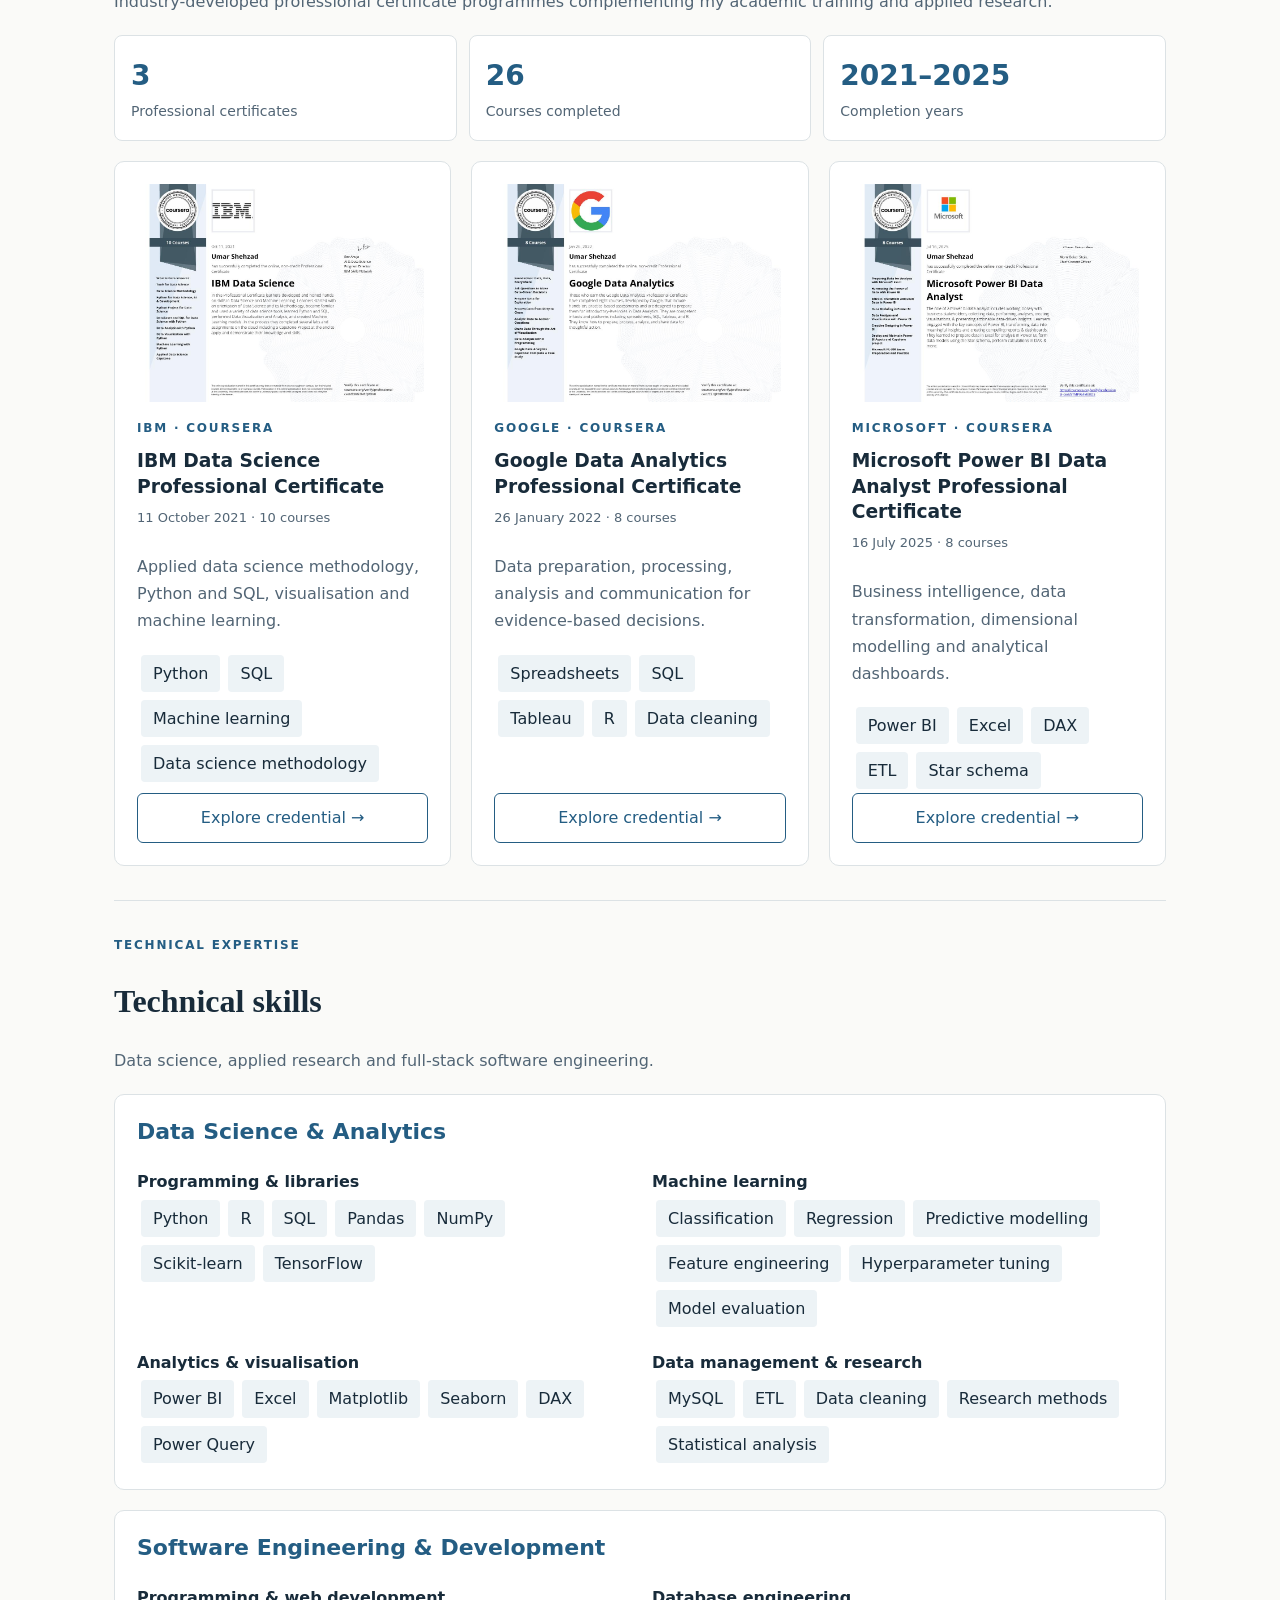
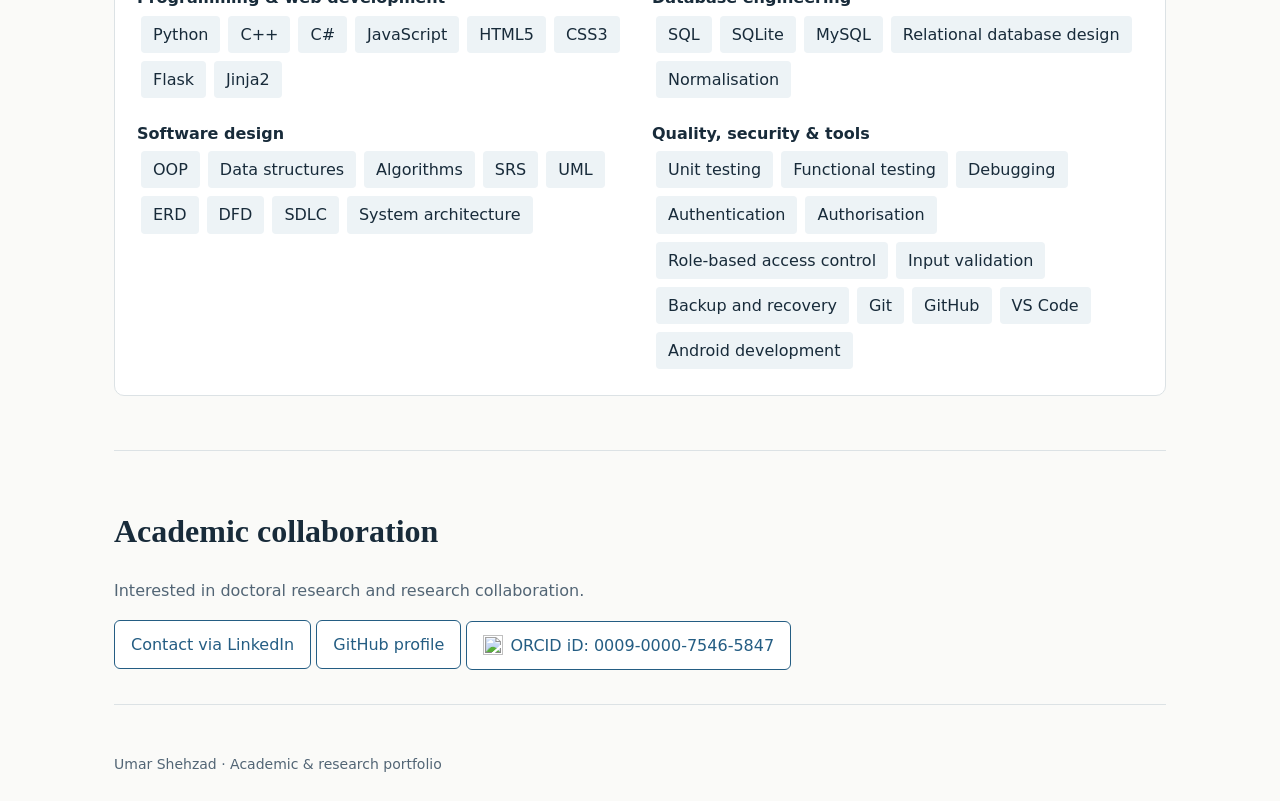
==== commit e68160ca: "Upgrade academic portfolio to V6.2" ====
--- a/index.html
+++ b/index.html
@@ -1,8 +1,197 @@
-<!DOCTYPE html>
-
-<html lang="en"><head><meta charset="utf-8"/><meta content="width=device-width,initial-scale=1" name="viewport"/><meta content="Umar Shehzad academic research portfolio" name="description"/><title>Academic portfolio | Umar Shehzad</title><link href="style.css?v=6.0" rel="stylesheet"/><script defer="" src="script.js"></script><style>
-/* ORCID profile — V5.2 */
-a.button.orcid-link {display:inline-flex;align-items:center;gap:7px;vertical-align:middle;max-width:100%;box-sizing:border-box;overflow-wrap:anywhere;}
-a.button.orcid-link img {width:20px;height:20px;flex:0 0 20px;display:block;object-fit:contain;border:0;border-radius:0;}
-a.button.orcid-link:hover {border-color:#A6CE39;}
-</style></head><body><header><a href="index.html"><strong>Umar Shehzad</strong></a><nav aria-label="Main navigation"><a href="index.html#research">Research</a><a href="index.html#projects">Projects</a><a href="index.html#education">Education</a><a href="index.html#credentials">Credentials</a><a href="index.html#contact">Contact</a><a href="index.html#skills">Skills</a></nav><button aria-pressed="false" id="theme">Light / dark</button></header><main><section class="hero"><div><div class="eyebrow">Academic &amp; research portfolio</div><h1>Umar Shehzad</h1><h3>Data Science · Machine Learning · Software Engineering</h3><p>MSc Data Science graduate from Teesside University with a background in software engineering, predictive modelling and applied research. Seeking doctoral research opportunities for Fall 2027.</p><a class="button primary" href="#research">Explore research</a> <a class="button" href="https://github.com/OmerShehzad">GitHub</a> <a class="button" href="https://www.linkedin.com/in/umar-shahzad-ali-khan-/">LinkedIn</a> <a aria-label="View ORCID researcher profile (opens in a new tab)" class="button orcid-link" href="https://orcid.org/0009-0000-7546-5847" rel="noopener noreferrer" target="_blank"><img alt="" height="20" src="https://orcid.org/sites/default/files/images/orcid_16x16.png" width="20"/><span>ORCID</span></a></div><img alt="Professional portrait of Umar Shehzad" class="portrait" src="assets/profile.jpg"/></section><section id="research"><div class="eyebrow">Research</div><h2>Research interests</h2><div class="tags"><span>Machine learning</span><span>Fraud and anomaly detection</span><span>Predictive modelling</span><span>Empirical software engineering</span><span>Software analytics</span><span>Software quality</span></div><h2>MSc dissertation</h2><div class="featured"><article class="card"><img alt="Credit card and suspicious transaction detection illustration" class="thumb project-cover" height="810" loading="lazy" src="assets/covers/fraud.webp" width="1439"/><small class="cover-note">Conceptual project illustration</small><div class="eyebrow">MSc dissertation · 2023 (report date)</div><h3>Credit Card Fraud Detection Using Machine Learning</h3><p>Comparative supervised learning experiments on transactional data, including Random Forest, SVM, Logistic Regression, Decision Tree and Neural Networks. Evaluated accuracy, precision, recall, F1-score and ROC-AUC under class imbalance. Dissertation grade: 80%.</p><a href="fraud.html">Read project →</a></article></div></section><section id="projects"><h2>Academic &amp; technical projects</h2><h3>Data Science &amp; Machine Learning</h3><div class="grid"><article class="card"><img alt="Heart and predictive health analytics illustration" class="thumb project-cover" height="810" loading="lazy" src="assets/covers/heart.webp" width="1439"/><small class="cover-note">Conceptual project illustration</small><div class="eyebrow">MSc coursework · 2022</div><h3>Heart Disease Prediction Using Machine Learning</h3><p>Compared five classifiers using 1,190 observations and 11 predictors. Random Forest achieved 94.54% reported test accuracy. This is an academic experiment, not a clinically validated diagnostic system.</p><a href="heart.html">Read project →</a></article><article class="card"><img alt="Falcon 9 booster landing and predictive analytics illustration" class="thumb project-cover" height="810" loading="lazy" src="assets/covers/spacex.webp" width="1439"/><small class="cover-note">Conceptual project illustration</small><div class="eyebrow">Data science project</div><h3>SpaceX Falcon 9 Landing Prediction</h3><p>Investigated first-stage landing outcomes using exploratory analysis and predictive classification.</p><a href="spacex.html">Read project →</a></article><article class="card"><img alt="World map and demographic analytics illustration" class="thumb project-cover" height="810" loading="lazy" src="assets/covers/life.webp" width="1439"/><small class="cover-note">Conceptual project illustration</small><div class="eyebrow">Business intelligence project</div><h3>Global Life Expectancy Analysis</h3><p>Explored demographic and health indicators through Power BI dashboards.</p><a href="life.html">Read project →</a></article></div><h3>Software Engineering &amp; Development</h3><div class="grid"><article class="card"><img alt="CampusConnect campus illustration" class="thumb project-cover" src="assets/covers/campus.webp"/><small class="cover-note">CampusConnect project artwork</small><div class="eyebrow">Undergraduate FYP · Enhanced edition</div><h3>CampusConnect V4 — University Management System</h3><p>Full-stack academic administration with role-based access, 13 management modules and a relational SQLite database.</p><a href="campusconnect.html">Read project →</a></article></div></section><section id="education"><h2>Education &amp; professional experience</h2><h3>MSc Data Science with Advanced Practice</h3><p>Teesside University, UK · 2022–2024 · Merit (69%) · Dissertation: 80%</p><h3>BS Software Engineering</h3><p>COMSATS University Islamabad · 2016–2020</p><h3>Data Science Research Internship</h3><p>Teesside University · January–May 2023. Supported environmental policy research, literature reviews, survey and focus-group analysis using Python, R and GIS-related methods.</p><h3>Software Developer</h3><p>CoderPackets Pvt Ltd · Mardan, Pakistan · September 2018 – October 2020</p><p>Developed and tested C#/.NET applications, led Unity development projects and analysed software testing data and performance metrics to support quality improvements.</p></section><section id="credentials"><div class="eyebrow">Continuous professional development</div><h2>Professional Certifications &amp; Credentials</h2><p>Industry-developed professional certificate programmes complementing my academic training and applied research.</p><div class="credential-stats"><div><strong>3</strong>Professional certificates</div><div><strong>26</strong>Courses completed</div><div><strong>2021–2025</strong>Completion years</div></div><div class="grid"><article class="card credential-card"><a href="credential-ibm.html"><img alt="IBM Data Science certificate preview" class="certificate-thumb" loading="lazy" src="assets/certificates/ibm.jpg"/></a><div class="eyebrow">IBM · Coursera</div><h3>IBM Data Science Professional Certificate</h3><p class="credential-meta">11 October 2021 · 10 courses</p><p>Applied data science methodology, Python and SQL, visualisation and machine learning.</p><div class="tags"><span>Python</span><span>SQL</span><span>Machine learning</span><span>Data science methodology</span></div><a class="button" href="credential-ibm.html">Explore credential →</a></article><article class="card credential-card"><a href="credential-google.html"><img alt="Google Data Analytics certificate preview" class="certificate-thumb" loading="lazy" src="assets/certificates/google.jpg"/></a><div class="eyebrow">Google · Coursera</div><h3>Google Data Analytics Professional Certificate</h3><p class="credential-meta">26 January 2022 · 8 courses</p><p>Data preparation, processing, analysis and communication for evidence-based decisions.</p><div class="tags"><span>Spreadsheets</span><span>SQL</span><span>Tableau</span><span>R</span><span>Data cleaning</span></div><a class="button" href="credential-google.html">Explore credential →</a></article><article class="card credential-card"><a href="credential-microsoft.html"><img alt="Microsoft Power BI Data Analyst certificate preview" class="certificate-thumb" loading="lazy" src="assets/certificates/microsoft.jpg"/></a><div class="eyebrow">Microsoft · Coursera</div><h3>Microsoft Power BI Data Analyst Professional Certificate</h3><p class="credential-meta">16 July 2025 · 8 courses</p><p>Business intelligence, data transformation, dimensional modelling and analytical dashboards.</p><div class="tags"><span>Power BI</span><span>Excel</span><span>DAX</span><span>ETL</span><span>Star schema</span></div><a class="button" href="credential-microsoft.html">Explore credential →</a></article></div></section><section id="skills"><div class="eyebrow">Technical expertise</div><h2>Technical skills</h2><p>Data science, applied research and full-stack software engineering.</p><article class="card" style="margin:20px 0"><h3 style="color:var(--accent);margin-top:0;font-size:22px">Data Science &amp; Analytics</h3><div class="skill-groups"><div><strong>Programming &amp; libraries</strong><div class="tags"><span>Python</span><span>R</span><span>SQL</span><span>Pandas</span><span>NumPy</span><span>Scikit-learn</span><span>TensorFlow</span></div></div><div><strong>Machine learning</strong><div class="tags"><span>Classification</span><span>Regression</span><span>Predictive modelling</span><span>Feature engineering</span><span>Hyperparameter tuning</span><span>Model evaluation</span></div></div><div><strong>Analytics &amp; visualisation</strong><div class="tags"><span>Power BI</span><span>Excel</span><span>Matplotlib</span><span>Seaborn</span><span>DAX</span><span>Power Query</span></div></div><div><strong>Data management &amp; research</strong><div class="tags"><span>MySQL</span><span>ETL</span><span>Data cleaning</span><span>Research methods</span><span>Statistical analysis</span></div></div></div></article><article class="card" style="margin:20px 0"><h3 style="color:var(--accent);margin-top:0;font-size:22px">Software Engineering &amp; Development</h3><div class="skill-groups"><div><strong>Programming &amp; web development</strong><div class="tags"><span>Python</span><span>C++</span><span>C#</span><span>JavaScript</span><span>HTML5</span><span>CSS3</span><span>Flask</span><span>Jinja2</span></div></div><div><strong>Database engineering</strong><div class="tags"><span>SQL</span><span>SQLite</span><span>MySQL</span><span>Relational database design</span><span>Normalisation</span></div></div><div><strong>Software design</strong><div class="tags"><span>OOP</span><span>Data structures</span><span>Algorithms</span><span>SRS</span><span>UML</span><span>ERD</span><span>DFD</span><span>SDLC</span><span>System architecture</span></div></div><div><strong>Quality, security &amp; tools</strong><div class="tags"><span>Unit testing</span><span>Functional testing</span><span>Debugging</span><span>Authentication</span><span>Authorisation</span><span>Role-based access control</span><span>Input validation</span><span>Backup and recovery</span><span>Git</span><span>GitHub</span><span>VS Code</span><span>Android development</span></div></div></div></article></section><section id="contact"><h2>Academic collaboration</h2><p>Interested in doctoral research and research collaboration.</p><a class="button" href="https://www.linkedin.com/in/umar-shahzad-ali-khan-/">Contact via LinkedIn</a> <a class="button" href="https://github.com/OmerShehzad">GitHub profile</a> <a aria-label="View ORCID researcher profile (opens in a new tab)" class="button orcid-link" href="https://orcid.org/0009-0000-7546-5847" rel="noopener noreferrer" target="_blank"><img alt="" height="20" src="https://orcid.org/sites/default/files/images/orcid_16x16.png" width="20"/><span>ORCID iD: 0009-0000-7546-5847</span></a></section></main><footer>Umar Shehzad · Academic &amp; research portfolio</footer></body></html>+<!DOCTYPE html>
+
+<html lang="en"><head><meta charset="utf-8"/><meta content="width=device-width,initial-scale=1" name="viewport"/><meta content="Umar Shehzad academic research portfolio" name="description"/><title>Academic portfolio | Umar Shehzad</title><link href="style.css?v=6.2" rel="stylesheet"/><script defer="" src="script.js"></script><style>
+/* ORCID profile — V5.2 */
+a.button.orcid-link {display:inline-flex;align-items:center;gap:7px;vertical-align:middle;max-width:100%;box-sizing:border-box;overflow-wrap:anywhere;}
+a.button.orcid-link img {width:20px;height:20px;flex:0 0 20px;display:block;object-fit:contain;border:0;border-radius:0;}
+a.button.orcid-link:hover {border-color:#A6CE39;}
+</style></head><body><header><a href="index.html"><strong>Umar Shehzad</strong></a><nav aria-label="Main navigation"><a href="index.html#research">Research</a><a href="index.html#projects">Projects</a><a href="index.html#education">Education</a><a href="index.html#credentials">Credentials</a><a href="index.html#contact">Contact</a><a href="index.html#skills">Skills</a></nav><button aria-pressed="false" id="theme">Light / dark</button></header><main><section class="hero"><div><div class="eyebrow">Academic &amp; research portfolio</div><h1>Umar Shehzad</h1><h3>Data Science · Machine Learning · Software Engineering</h3><p>MSc Data Science graduate from Teesside University with a background in software engineering, predictive modelling and applied research. Seeking doctoral research opportunities for Fall 2027.</p><a class="button primary" href="#research">Explore research</a> <a class="button" href="https://github.com/OmerShehzad">GitHub</a> <a class="button" href="https://www.linkedin.com/in/umar-shahzad-ali-khan-/">LinkedIn</a> <a aria-label="View ORCID researcher profile (opens in a new tab)" class="button orcid-link" href="https://orcid.org/0009-0000-7546-5847" rel="noopener noreferrer" target="_blank"><img alt="" height="20" src="https://orcid.org/sites/default/files/images/orcid_16x16.png" width="20"/><span>ORCID</span></a></div><img alt="Professional portrait of Umar Shehzad" class="portrait" src="assets/profile.jpg"/></section><section id="research"><div class="eyebrow">Research</div><h2>Research interests</h2><div class="tags"><span>Machine learning</span><span>Fraud and anomaly detection</span><span>Predictive modelling</span><span>Empirical software engineering</span><span>Software analytics</span><span>Software quality</span></div><h2>MSc dissertation</h2><div class="featured"><article class="card"><img alt="Credit card and suspicious transaction detection illustration" class="thumb project-cover" height="810" loading="lazy" src="assets/covers/fraud.webp" width="1439"/><small class="cover-note">Conceptual project illustration</small><div class="eyebrow">MSc dissertation · 2023 (report date)</div><h3>Credit Card Fraud Detection Using Machine Learning</h3><p>Comparative supervised learning experiments on transactional data, including Random Forest, SVM, Logistic Regression, Decision Tree and Neural Networks. Evaluated accuracy, precision, recall, F1-score and ROC-AUC under class imbalance. Dissertation grade: 80%.</p><a href="fraud.html">Read project →</a></article></div></section><section id="projects"><h2>Academic &amp; technical projects</h2><h3>Data Science &amp; Machine Learning</h3><div class="grid"><article class="card"><img alt="Heart and predictive health analytics illustration" class="thumb project-cover" height="810" loading="lazy" src="assets/covers/heart.webp" width="1439"/><small class="cover-note">Conceptual project illustration</small><div class="eyebrow">MSc coursework · 2022</div><h3>Heart Disease Prediction Using Machine Learning</h3><p>Compared five classifiers using 1,190 observations and 11 predictors. Random Forest achieved 94.54% reported test accuracy. This is an academic experiment, not a clinically validated diagnostic system.</p><a href="heart.html">Read project →</a></article><article class="card"><img alt="Falcon 9 booster landing and predictive analytics illustration" class="thumb project-cover" height="810" loading="lazy" src="assets/covers/spacex.webp" width="1439"/><small class="cover-note">Conceptual project illustration</small><div class="eyebrow">Data science project</div><h3>SpaceX Falcon 9 Landing Prediction</h3><p>Investigated first-stage landing outcomes using exploratory analysis and predictive classification.</p><a href="spacex.html">Read project →</a></article><article class="card"><img alt="World map and demographic analytics illustration" class="thumb project-cover" height="810" loading="lazy" src="assets/covers/life.webp" width="1439"/><small class="cover-note">Conceptual project illustration</small><div class="eyebrow">Business intelligence project</div><h3>Global Life Expectancy Analysis</h3><p>Explored demographic and health indicators through Power BI dashboards.</p><a href="life.html">Read project →</a></article></div><h3>Software Engineering &amp; Development</h3><div class="grid software-project-grid"><article class="card"><img alt="CampusConnect campus illustration" class="thumb project-cover" src="assets/covers/campus.webp"/><small class="cover-note">CampusConnect project artwork</small><div class="eyebrow">Undergraduate FYP · Enhanced edition</div><h3>CampusConnect V4 — University Management System</h3><p>Full-stack academic administration with role-based access, 13 management modules and a relational SQLite database.</p><a href="campusconnect.html">Read project →</a></article></div></section>
+<section id="education">
+
+    <div class="eyebrow">Academic and career background</div>
+    <h2>Education &amp; Professional Experience</h2>
+
+    <h3 class="career-heading">Education</h3>
+
+    <div class="education-grid">
+
+        <article class="card education-card">
+
+            <div class="institution-brand">
+                <img src="assets/institutions/teesside.png"
+                     alt="Teesside University logo"
+                     onerror="this.hidden=true">
+                <span>Teesside University</span>
+            </div>
+
+            <div class="eyebrow">Postgraduate degree</div>
+
+            <h3>MSc Data Science with Advanced Practice</h3>
+
+            <p class="institution-name">
+                Teesside University, United Kingdom
+            </p>
+
+            <p class="career-date">2022–2024</p>
+
+            <div class="grade-grid">
+
+                <div class="grade-item">
+                    <strong>69%</strong>
+                    <span>Merit</span>
+                </div>
+
+                <div class="grade-item">
+                    <strong>80%</strong>
+                    <span>Dissertation</span>
+                </div>
+
+            </div>
+
+            <p class="qualification-project">
+                <strong>MSc Dissertation</strong><br>
+                Credit Card Fraud Detection Using Machine Learning
+            </p>
+
+            <a href="fraud.html">
+                Explore dissertation &rarr;
+            </a>
+
+        </article>
+
+        <article class="card education-card">
+
+            <div class="institution-brand">
+                <img src="assets/institutions/comsats.png"
+                     alt="COMSATS University logo"
+                     onerror="this.hidden=true">
+                <span>COMSATS University Islamabad</span>
+            </div>
+
+            <div class="eyebrow">Undergraduate degree</div>
+
+            <h3>BS Software Engineering</h3>
+
+            <p class="institution-name">
+                COMSATS University Islamabad, Wah Campus
+            </p>
+
+            <p class="career-date">2016–2020</p>
+
+            <div class="qualification-project">
+                <strong>Final Year Project</strong>
+                <p>Student Management Portal</p>
+                <p>
+                    Subsequently reconstructed and extended
+                    as CampusConnect V4.
+                </p>
+            </div>
+
+            <a href="campusconnect.html">
+                Explore enhanced project &rarr;
+            </a>
+
+        </article>
+
+    </div>
+
+    <h3 class="career-heading">Professional Experience</h3>
+
+    <div class="experience-grid">
+
+        <article class="card experience-card">
+
+            <div class="experience-header">
+
+                <div class="career-icon">
+                    <svg viewBox="0 0 24 24" fill="none"
+                         stroke="currentColor" stroke-width="1.6"
+                         aria-hidden="true">
+                        <path d="M3 3v18h18"/>
+                        <path d="M7 16v-4M12 16V8M17 16V5"/>
+                    </svg>
+                </div>
+
+                <div>
+                    <h3>Data Science Research Internship</h3>
+
+                    <p class="institution-name">
+                        Teesside University, United Kingdom
+                    </p>
+
+                    <p class="career-date">
+                        January – May 2023
+                    </p>
+                </div>
+
+            </div>
+
+            <div class="experience-description">
+                <p>
+                    Supported environmental policy research,
+                    literature reviews, survey and focus-group
+                    analysis using Python, R and GIS-related methods.
+                </p>
+
+                <div class="tags">
+                    <span>Python</span>
+                    <span>R</span>
+                    <span>GIS</span>
+                    <span>Research Methods</span>
+                    <span>Data Analysis</span>
+                </div>
+            </div>
+
+        </article>
+
+        <article class="card experience-card">
+
+            <div class="experience-header">
+
+                <div class="career-icon">
+                    <svg viewBox="0 0 24 24" fill="none"
+                         stroke="currentColor" stroke-width="1.6"
+                         aria-hidden="true">
+                        <path d="m8 6-6 6 6 6"/>
+                        <path d="m16 6 6 6-6 6"/>
+                        <path d="m14 4-4 16"/>
+                    </svg>
+                </div>
+
+                <div>
+                    <h3>Software Developer</h3>
+
+                    <p class="institution-name">
+                        CoderPackets Pvt Ltd, Mardan, Pakistan
+                    </p>
+
+                    <p class="career-date">
+                        September 2018 – October 2020
+                    </p>
+                </div>
+
+            </div>
+
+            <div class="experience-description">
+                <p>
+                    Developed and tested C#/.NET applications,
+                    led Unity development projects and analysed
+                    software testing data and performance metrics
+                    to support quality improvements.
+                </p>
+
+                <div class="tags">
+                    <span>C#</span>
+                    <span>.NET</span>
+                    <span>Unity</span>
+                    <span>Software Testing</span>
+                    <span>Performance Analysis</span>
+                </div>
+            </div>
+
+        </article>
+
+    </div>
+
+</section>
+<section id="credentials"><div class="eyebrow">Continuous professional development</div><h2>Professional Certifications &amp; Credentials</h2><p>Industry-developed professional certificate programmes complementing my academic training and applied research.</p><div class="credential-stats"><div><strong>3</strong>Professional certificates</div><div><strong>26</strong>Courses completed</div><div><strong>2021–2025</strong>Completion years</div></div><div class="grid"><article class="card credential-card"><a href="credential-ibm.html"><img alt="IBM Data Science certificate preview" class="certificate-thumb" loading="lazy" src="assets/certificates/ibm.jpg"/></a><div class="eyebrow">IBM · Coursera</div><h3>IBM Data Science Professional Certificate</h3><p class="credential-meta">11 October 2021 · 10 courses</p><p>Applied data science methodology, Python and SQL, visualisation and machine learning.</p><div class="tags"><span>Python</span><span>SQL</span><span>Machine learning</span><span>Data science methodology</span></div><a class="button" href="credential-ibm.html">Explore credential →</a></article><article class="card credential-card"><a href="credential-google.html"><img alt="Google Data Analytics certificate preview" class="certificate-thumb" loading="lazy" src="assets/certificates/google.jpg"/></a><div class="eyebrow">Google · Coursera</div><h3>Google Data Analytics Professional Certificate</h3><p class="credential-meta">26 January 2022 · 8 courses</p><p>Data preparation, processing, analysis and communication for evidence-based decisions.</p><div class="tags"><span>Spreadsheets</span><span>SQL</span><span>Tableau</span><span>R</span><span>Data cleaning</span></div><a class="button" href="credential-google.html">Explore credential →</a></article><article class="card credential-card"><a href="credential-microsoft.html"><img alt="Microsoft Power BI Data Analyst certificate preview" class="certificate-thumb" loading="lazy" src="assets/certificates/microsoft.jpg"/></a><div class="eyebrow">Microsoft · Coursera</div><h3>Microsoft Power BI Data Analyst Professional Certificate</h3><p class="credential-meta">16 July 2025 · 8 courses</p><p>Business intelligence, data transformation, dimensional modelling and analytical dashboards.</p><div class="tags"><span>Power BI</span><span>Excel</span><span>DAX</span><span>ETL</span><span>Star schema</span></div><a class="button" href="credential-microsoft.html">Explore credential →</a></article></div></section><section id="skills"><div class="eyebrow">Technical expertise</div><h2>Technical skills</h2><p>Data science, applied research and full-stack software engineering.</p><article class="card" style="margin:20px 0"><h3 style="color:var(--accent);margin-top:0;font-size:22px">Data Science &amp; Analytics</h3><div class="skill-groups"><div><strong>Programming &amp; libraries</strong><div class="tags"><span>Python</span><span>R</span><span>SQL</span><span>Pandas</span><span>NumPy</span><span>Scikit-learn</span><span>TensorFlow</span></div></div><div><strong>Machine learning</strong><div class="tags"><span>Classification</span><span>Regression</span><span>Predictive modelling</span><span>Feature engineering</span><span>Hyperparameter tuning</span><span>Model evaluation</span></div></div><div><strong>Analytics &amp; visualisation</strong><div class="tags"><span>Power BI</span><span>Excel</span><span>Matplotlib</span><span>Seaborn</span><span>DAX</span><span>Power Query</span></div></div><div><strong>Data management &amp; research</strong><div class="tags"><span>MySQL</span><span>ETL</span><span>Data cleaning</span><span>Research methods</span><span>Statistical analysis</span></div></div></div></article><article class="card" style="margin:20px 0"><h3 style="color:var(--accent);margin-top:0;font-size:22px">Software Engineering &amp; Development</h3><div class="skill-groups"><div><strong>Programming &amp; web development</strong><div class="tags"><span>Python</span><span>C++</span><span>C#</span><span>JavaScript</span><span>HTML5</span><span>CSS3</span><span>Flask</span><span>Jinja2</span></div></div><div><strong>Database engineering</strong><div class="tags"><span>SQL</span><span>SQLite</span><span>MySQL</span><span>Relational database design</span><span>Normalisation</span></div></div><div><strong>Software design</strong><div class="tags"><span>OOP</span><span>Data structures</span><span>Algorithms</span><span>SRS</span><span>UML</span><span>ERD</span><span>DFD</span><span>SDLC</span><span>System architecture</span></div></div><div><strong>Quality, security &amp; tools</strong><div class="tags"><span>Unit testing</span><span>Functional testing</span><span>Debugging</span><span>Authentication</span><span>Authorisation</span><span>Role-based access control</span><span>Input validation</span><span>Backup and recovery</span><span>Git</span><span>GitHub</span><span>VS Code</span><span>Android development</span></div></div></div></article></section><section id="contact"><h2>Academic collaboration</h2><p>Interested in doctoral research and research collaboration.</p><a class="button" href="https://www.linkedin.com/in/umar-shahzad-ali-khan-/">Contact via LinkedIn</a> <a class="button" href="https://github.com/OmerShehzad">GitHub profile</a> <a aria-label="View ORCID researcher profile (opens in a new tab)" class="button orcid-link" href="https://orcid.org/0009-0000-7546-5847" rel="noopener noreferrer" target="_blank"><img alt="" height="20" src="https://orcid.org/sites/default/files/images/orcid_16x16.png" width="20"/><span>ORCID iD: 0009-0000-7546-5847</span></a></section></main><footer>Umar Shehzad · Academic &amp; research portfolio</footer></body></html>
--- a/style.css
+++ b/style.css
@@ -1,21 +1,300 @@
-*{box-sizing:border-box}html{scroll-behavior:smooth}body{margin:0;background:#fafaf8;color:#182b3a;font:16px/1.7 system-ui,sans-serif;--line:#dce2e5;--card:#fff;--accent:#245d83;--muted:#526575;--soft:#edf3f6}body.dark{background:#101820;color:#e7edf4;--line:#344453;--card:#19252f;--accent:#9bd3fa;--muted:#b4c3d1;--soft:#202f3d}a{color:var(--accent)}header,main,footer{max-width:1100px;margin:auto;padding:24px}header{display:flex;align-items:center;justify-content:space-between;gap:16px;flex-wrap:wrap;border-bottom:1px solid var(--line)}nav{display:flex;gap:16px;flex-wrap:wrap}nav a{text-decoration:none}h1,h2{font-family:Georgia,serif;line-height:1.2}h1{font-size:clamp(38px,6vw,64px);margin:12px 0}h2{font-size:32px}h3{line-height:1.35}p{color:var(--muted)}section{padding:34px 0;border-bottom:1px solid var(--line)}.hero{display:grid;grid-template-columns:2fr 1fr;align-items:center;gap:48px;padding:65px 0}.portrait{width:100%;max-width:300px;justify-self:center;border-radius:50%}.eyebrow{letter-spacing:.15em;text-transform:uppercase;font-size:12px;color:var(--accent);font-weight:700}.button,button{display:inline-block;padding:10px 16px;border:1px solid var(--accent);border-radius:6px;background:var(--card);color:var(--accent);text-decoration:none;font:inherit;cursor:pointer}.primary{background:#245d83;color:white}.grid{display:grid;grid-template-columns:repeat(auto-fit,minmax(min(100%,280px),1fr));gap:20px}.card{border:1px solid var(--line);border-radius:10px;background:var(--card);padding:22px}.featured{background:var(--soft);padding:30px;border-radius:12px}.thumb{width:100%;height:180px;object-fit:contain;background:white;border-radius:5px}.tags span{display:inline-block;background:var(--soft);padding:5px 12px;margin:4px;border-radius:4px}.gallery img{width:100%;height:220px;object-fit:contain;background:white}.gallery figure{margin:0}footer{color:var(--muted);font-size:14px}a:focus-visible,button:focus-visible{outline:3px solid #c58a30;outline-offset:4px}@media(max-width:650px){.hero{grid-template-columns:1fr;gap:20px;padding:30px 0}.portrait{max-width:190px;grid-row:1}header,main,footer{padding:18px}}
-.project-cover{display:block;height:auto;aspect-ratio:16/9;object-fit:cover;background:#071c2b;border-radius:7px}.cover-note,.project-hero figcaption{display:block;color:var(--muted);font-size:12px;margin:7px 0 14px}.featured .card{display:flow-root}.featured .project-cover{max-width:720px}.project-hero{margin:24px 0 12px;max-width:850px}.project-hero img{display:block;width:100%;height:auto;border-radius:10px}.grid:not(.gallery) .card{display:flex;flex-direction:column}.grid:not(.gallery) .card>a:last-child{margin-top:auto}.grid:not(.gallery) .card h3{margin:10px 0 0}
-
-.report-summary{max-width:850px}.report-frame{width:100%;height:clamp(440px,80vh,1000px);border:1px solid var(--line);border-radius:8px;background:white}.full-report .button{margin:0 8px 8px 0}
-
-/* V5 professional credentials */
-.credential-stats{display:grid;grid-template-columns:repeat(3,minmax(0,1fr));gap:12px;margin:20px 0}.credential-stats div{border:1px solid var(--line);background:var(--card);border-radius:8px;padding:16px;color:var(--muted);font-size:14px}.credential-stats strong{display:block;font-size:clamp(19px,3vw,28px);color:var(--accent)}.certificate-thumb{display:block;width:100%;aspect-ratio:4/3;object-fit:contain;background:#fff;border-radius:6px;margin-bottom:16px}.credential-card .credential-meta{font-size:13px;margin:8px 0}.credential-card .button{text-align:center;margin-top:auto}.credential-actions{display:flex;flex-wrap:wrap;gap:8px}.credential-courses{padding-left:32px}.credential-courses li{padding:12px 8px;border-bottom:1px solid var(--line)}.credential-courses li::marker{color:var(--accent);font-weight:700}.certificate-full{display:block;width:100%;max-width:850px;height:auto;border:1px solid var(--line);border-radius:8px;margin:20px 0}.certificate-frame{height:clamp(400px,75vh,850px)}@media(max-width:480px){.credential-stats{grid-template-columns:1fr}.credential-stats div{padding:12px}}
-
-/* V5.1 credential layout fix */
-#credentials .grid{grid-template-columns:repeat(3,minmax(0,1fr));align-items:stretch}
-#credentials .credential-card{min-width:0;overflow:hidden;display:flex;flex-direction:column}
-#credentials .credential-card>a:first-child{display:block;width:100%;min-width:0;overflow:hidden;margin:0 0 16px}
-#credentials img.certificate-thumb{display:block;width:100%;max-width:100%;height:auto;aspect-ratio:4/3;object-fit:contain;margin:0;background:#fff}
-#credentials .credential-stats{display:grid;grid-template-columns:repeat(3,minmax(0,1fr));gap:12px}
-#credentials .credential-stats>div{min-width:0;overflow-wrap:anywhere}
-#credentials .credential-card .button{margin-top:auto;text-align:center}
-@media(max-width:850px){#credentials .grid{grid-template-columns:repeat(2,minmax(0,1fr))}}
-@media(max-width:580px){#credentials .grid,#credentials .credential-stats{grid-template-columns:minmax(0,1fr)}}
-
-/* V6 responsive skill panels */
-.skill-groups{display:grid;grid-template-columns:repeat(2,minmax(0,1fr));gap:18px 24px}.campus-gallery img{height:auto;max-height:480px;object-fit:contain}.campus-gallery figcaption{margin-top:12px}.campus-logo{width:64px;height:64px;object-fit:contain}.module-list dt{font-weight:700;color:var(--accent)}.module-list dd{margin:0 0 12px;color:var(--muted)}@media(max-width:650px){.skill-groups{grid-template-columns:1fr}}
+*{box-sizing:border-box}html{scroll-behavior:smooth}body{margin:0;background:#fafaf8;color:#182b3a;font:16px/1.7 system-ui,sans-serif;--line:#dce2e5;--card:#fff;--accent:#245d83;--muted:#526575;--soft:#edf3f6}body.dark{background:#101820;color:#e7edf4;--line:#344453;--card:#19252f;--accent:#9bd3fa;--muted:#b4c3d1;--soft:#202f3d}a{color:var(--accent)}header,main,footer{max-width:1100px;margin:auto;padding:24px}header{display:flex;align-items:center;justify-content:space-between;gap:16px;flex-wrap:wrap;border-bottom:1px solid var(--line)}nav{display:flex;gap:16px;flex-wrap:wrap}nav a{text-decoration:none}h1,h2{font-family:Georgia,serif;line-height:1.2}h1{font-size:clamp(38px,6vw,64px);margin:12px 0}h2{font-size:32px}h3{line-height:1.35}p{color:var(--muted)}section{padding:34px 0;border-bottom:1px solid var(--line)}.hero{display:grid;grid-template-columns:2fr 1fr;align-items:center;gap:48px;padding:65px 0}.portrait{width:100%;max-width:300px;justify-self:center;border-radius:50%}.eyebrow{letter-spacing:.15em;text-transform:uppercase;font-size:12px;color:var(--accent);font-weight:700}.button,button{display:inline-block;padding:10px 16px;border:1px solid var(--accent);border-radius:6px;background:var(--card);color:var(--accent);text-decoration:none;font:inherit;cursor:pointer}.primary{background:#245d83;color:white}.grid{display:grid;grid-template-columns:repeat(auto-fit,minmax(min(100%,280px),1fr));gap:20px}.card{border:1px solid var(--line);border-radius:10px;background:var(--card);padding:22px}.featured{background:var(--soft);padding:30px;border-radius:12px}.thumb{width:100%;height:180px;object-fit:contain;background:white;border-radius:5px}.tags span{display:inline-block;background:var(--soft);padding:5px 12px;margin:4px;border-radius:4px}.gallery img{width:100%;height:220px;object-fit:contain;background:white}.gallery figure{margin:0}footer{color:var(--muted);font-size:14px}a:focus-visible,button:focus-visible{outline:3px solid #c58a30;outline-offset:4px}@media(max-width:650px){.hero{grid-template-columns:1fr;gap:20px;padding:30px 0}.portrait{max-width:190px;grid-row:1}header,main,footer{padding:18px}}
+.project-cover{display:block;height:auto;aspect-ratio:16/9;object-fit:cover;background:#071c2b;border-radius:7px}.cover-note,.project-hero figcaption{display:block;color:var(--muted);font-size:12px;margin:7px 0 14px}.featured .card{display:flow-root}.featured .project-cover{max-width:720px}.project-hero{margin:24px 0 12px;max-width:850px}.project-hero img{display:block;width:100%;height:auto;border-radius:10px}.grid:not(.gallery) .card{display:flex;flex-direction:column}.grid:not(.gallery) .card>a:last-child{margin-top:auto}.grid:not(.gallery) .card h3{margin:10px 0 0}
+
+.report-summary{max-width:850px}.report-frame{width:100%;height:clamp(440px,80vh,1000px);border:1px solid var(--line);border-radius:8px;background:white}.full-report .button{margin:0 8px 8px 0}
+
+/* V5 professional credentials */
+.credential-stats{display:grid;grid-template-columns:repeat(3,minmax(0,1fr));gap:12px;margin:20px 0}.credential-stats div{border:1px solid var(--line);background:var(--card);border-radius:8px;padding:16px;color:var(--muted);font-size:14px}.credential-stats strong{display:block;font-size:clamp(19px,3vw,28px);color:var(--accent)}.certificate-thumb{display:block;width:100%;aspect-ratio:4/3;object-fit:contain;background:#fff;border-radius:6px;margin-bottom:16px}.credential-card .credential-meta{font-size:13px;margin:8px 0}.credential-card .button{text-align:center;margin-top:auto}.credential-actions{display:flex;flex-wrap:wrap;gap:8px}.credential-courses{padding-left:32px}.credential-courses li{padding:12px 8px;border-bottom:1px solid var(--line)}.credential-courses li::marker{color:var(--accent);font-weight:700}.certificate-full{display:block;width:100%;max-width:850px;height:auto;border:1px solid var(--line);border-radius:8px;margin:20px 0}.certificate-frame{height:clamp(400px,75vh,850px)}@media(max-width:480px){.credential-stats{grid-template-columns:1fr}.credential-stats div{padding:12px}}
+
+/* V5.1 credential layout fix */
+#credentials .grid{grid-template-columns:repeat(3,minmax(0,1fr));align-items:stretch}
+#credentials .credential-card{min-width:0;overflow:hidden;display:flex;flex-direction:column}
+#credentials .credential-card>a:first-child{display:block;width:100%;min-width:0;overflow:hidden;margin:0 0 16px}
+#credentials img.certificate-thumb{display:block;width:100%;max-width:100%;height:auto;aspect-ratio:4/3;object-fit:contain;margin:0;background:#fff}
+#credentials .credential-stats{display:grid;grid-template-columns:repeat(3,minmax(0,1fr));gap:12px}
+#credentials .credential-stats>div{min-width:0;overflow-wrap:anywhere}
+#credentials .credential-card .button{margin-top:auto;text-align:center}
+@media(max-width:850px){#credentials .grid{grid-template-columns:repeat(2,minmax(0,1fr))}}
+@media(max-width:580px){#credentials .grid,#credentials .credential-stats{grid-template-columns:minmax(0,1fr)}}
+
+/* V6 responsive skill panels */
+.skill-groups{display:grid;grid-template-columns:repeat(2,minmax(0,1fr));gap:18px 24px}.campus-gallery img{height:auto;max-height:480px;object-fit:contain}.campus-gallery figcaption{margin-top:12px}.campus-logo{width:64px;height:64px;object-fit:contain}.module-list dt{font-weight:700;color:var(--accent)}.module-list dd{margin:0 0 12px;color:var(--muted)}@media(max-width:650px){.skill-groups{grid-template-columns:1fr}}
+
+
+/* Portfolio V6.1 */
+
+#projects .software-project-grid {
+    grid-template-columns: repeat(3, minmax(0, 1fr));
+    align-items: stretch;
+}
+
+#projects .software-project-grid .card {
+    min-width: 0;
+}
+
+#projects .software-project-grid .project-cover {
+    width: 100%;
+    aspect-ratio: 16 / 9;
+    object-fit: cover;
+}
+
+.campus-feature-grid {
+    display: grid;
+    grid-template-columns: repeat(2, minmax(0, 1fr));
+    gap: 16px;
+    margin: 20px 0 28px;
+}
+
+.campus-feature {
+    padding: 20px;
+    border-left: 3px solid var(--accent);
+}
+
+.campus-feature h4 {
+    margin: 0 0 8px;
+    color: var(--accent);
+    font-size: 17px;
+}
+
+.campus-feature p {
+    margin: 0;
+    font-size: 14px;
+}
+
+.screenshot-group {
+    border: 1px solid var(--line);
+    border-radius: 10px;
+    background: var(--soft);
+    padding: 18px;
+    margin: 18px 0;
+}
+
+.screenshot-group summary {
+    cursor: pointer;
+    color: var(--accent);
+    font-weight: 700;
+    font-size: 17px;
+}
+
+.screenshot-group .gallery {
+    margin-top: 18px;
+}
+
+.v4-gallery {
+    grid-template-columns: repeat(2, minmax(0, 1fr));
+}
+
+.v4-gallery .card {
+    padding: 12px;
+    min-width: 0;
+}
+
+.v4-gallery img {
+    display: block;
+    width: 100%;
+    height: auto;
+    aspect-ratio: 16 / 10;
+    object-fit: cover;
+    object-position: top;
+    border-radius: 6px;
+    border: 1px solid var(--line);
+}
+
+.v4-gallery figcaption {
+    font-size: 14px;
+    font-weight: 600;
+    color: var(--muted);
+}
+
+.v4-gallery a:hover img {
+    border-color: var(--accent);
+}
+
+@media (max-width: 900px) {
+    #projects .software-project-grid {
+        grid-template-columns: repeat(2, minmax(0, 1fr));
+    }
+}
+
+@media (max-width: 650px) {
+    #projects .software-project-grid,
+    .campus-feature-grid,
+    .v4-gallery {
+        grid-template-columns: minmax(0, 1fr);
+    }
+}
+
+
+/* Portfolio V6.2 */
+
+.career-heading {
+    color: var(--accent);
+    font-size: 23px;
+    margin: 28px 0 18px;
+}
+
+.education-grid {
+    display: grid;
+    grid-template-columns: repeat(2, minmax(0, 1fr));
+    gap: 20px;
+}
+
+.education-card {
+    display: flex;
+    flex-direction: column;
+    min-width: 0;
+    padding: 26px;
+}
+
+.education-card h3 {
+    font-size: 22px;
+    margin: 12px 0;
+}
+
+.institution-brand {
+    display: flex;
+    align-items: center;
+    gap: 15px;
+    min-height: 65px;
+    margin-bottom: 22px;
+    color: var(--accent);
+    font-weight: 700;
+}
+
+.institution-brand img {
+    width: 70px;
+    height: 65px;
+    object-fit: contain;
+    background: white;
+    padding: 5px;
+    border-radius: 6px;
+}
+
+.institution-brand img[hidden] {
+    display: none;
+}
+
+.institution-name {
+    color: var(--accent);
+    font-weight: 600;
+    margin: 4px 0;
+}
+
+.career-date {
+    font-size: 14px;
+    color: var(--muted);
+    margin: 5px 0 15px;
+}
+
+.grade-grid {
+    display: grid;
+    grid-template-columns: repeat(2, minmax(0, 1fr));
+    gap: 12px;
+    margin: 14px 0;
+}
+
+.grade-item {
+    background: var(--soft);
+    border: 1px solid var(--line);
+    padding: 16px;
+    border-radius: 8px;
+}
+
+.grade-item strong {
+    display: block;
+    font-size: 32px;
+    line-height: 1.3;
+    color: var(--accent);
+}
+
+.grade-item span {
+    font-size: 13px;
+    color: var(--muted);
+}
+
+.qualification-project {
+    border-top: 1px solid var(--line);
+    padding-top: 16px;
+    margin: 18px 0;
+}
+
+.qualification-project strong {
+    color: var(--accent);
+}
+
+.education-card > a:last-child {
+    margin-top: auto;
+    padding-top: 10px;
+    font-weight: 600;
+}
+
+.experience-grid {
+    display: grid;
+    gap: 20px;
+}
+
+.experience-card {
+    padding: 26px;
+}
+
+.experience-header {
+    display: flex;
+    align-items: flex-start;
+    gap: 20px;
+}
+
+.experience-header h3 {
+    margin: 0 0 8px;
+    font-size: 22px;
+}
+
+.career-icon {
+    flex: 0 0 58px;
+    width: 58px;
+    height: 58px;
+    display: grid;
+    place-items: center;
+    border-radius: 10px;
+    background: var(--soft);
+    color: var(--accent);
+}
+
+.career-icon svg {
+    width: 30px;
+    height: 30px;
+}
+
+.experience-description {
+    border-top: 1px solid var(--line);
+    margin-top: 14px;
+    padding-top: 8px;
+}
+
+.experience-description .tags span {
+    font-size: 13px;
+}
+
+@media (max-width: 700px) {
+    .education-grid {
+        grid-template-columns: 1fr;
+    }
+
+    .education-card,
+    .experience-card {
+        padding: 20px;
+    }
+
+    .experience-header {
+        gap: 12px;
+    }
+
+    .career-icon {
+        flex-basis: 44px;
+        width: 44px;
+        height: 44px;
+    }
+
+    .experience-header h3 {
+        font-size: 19px;
+    }
+}
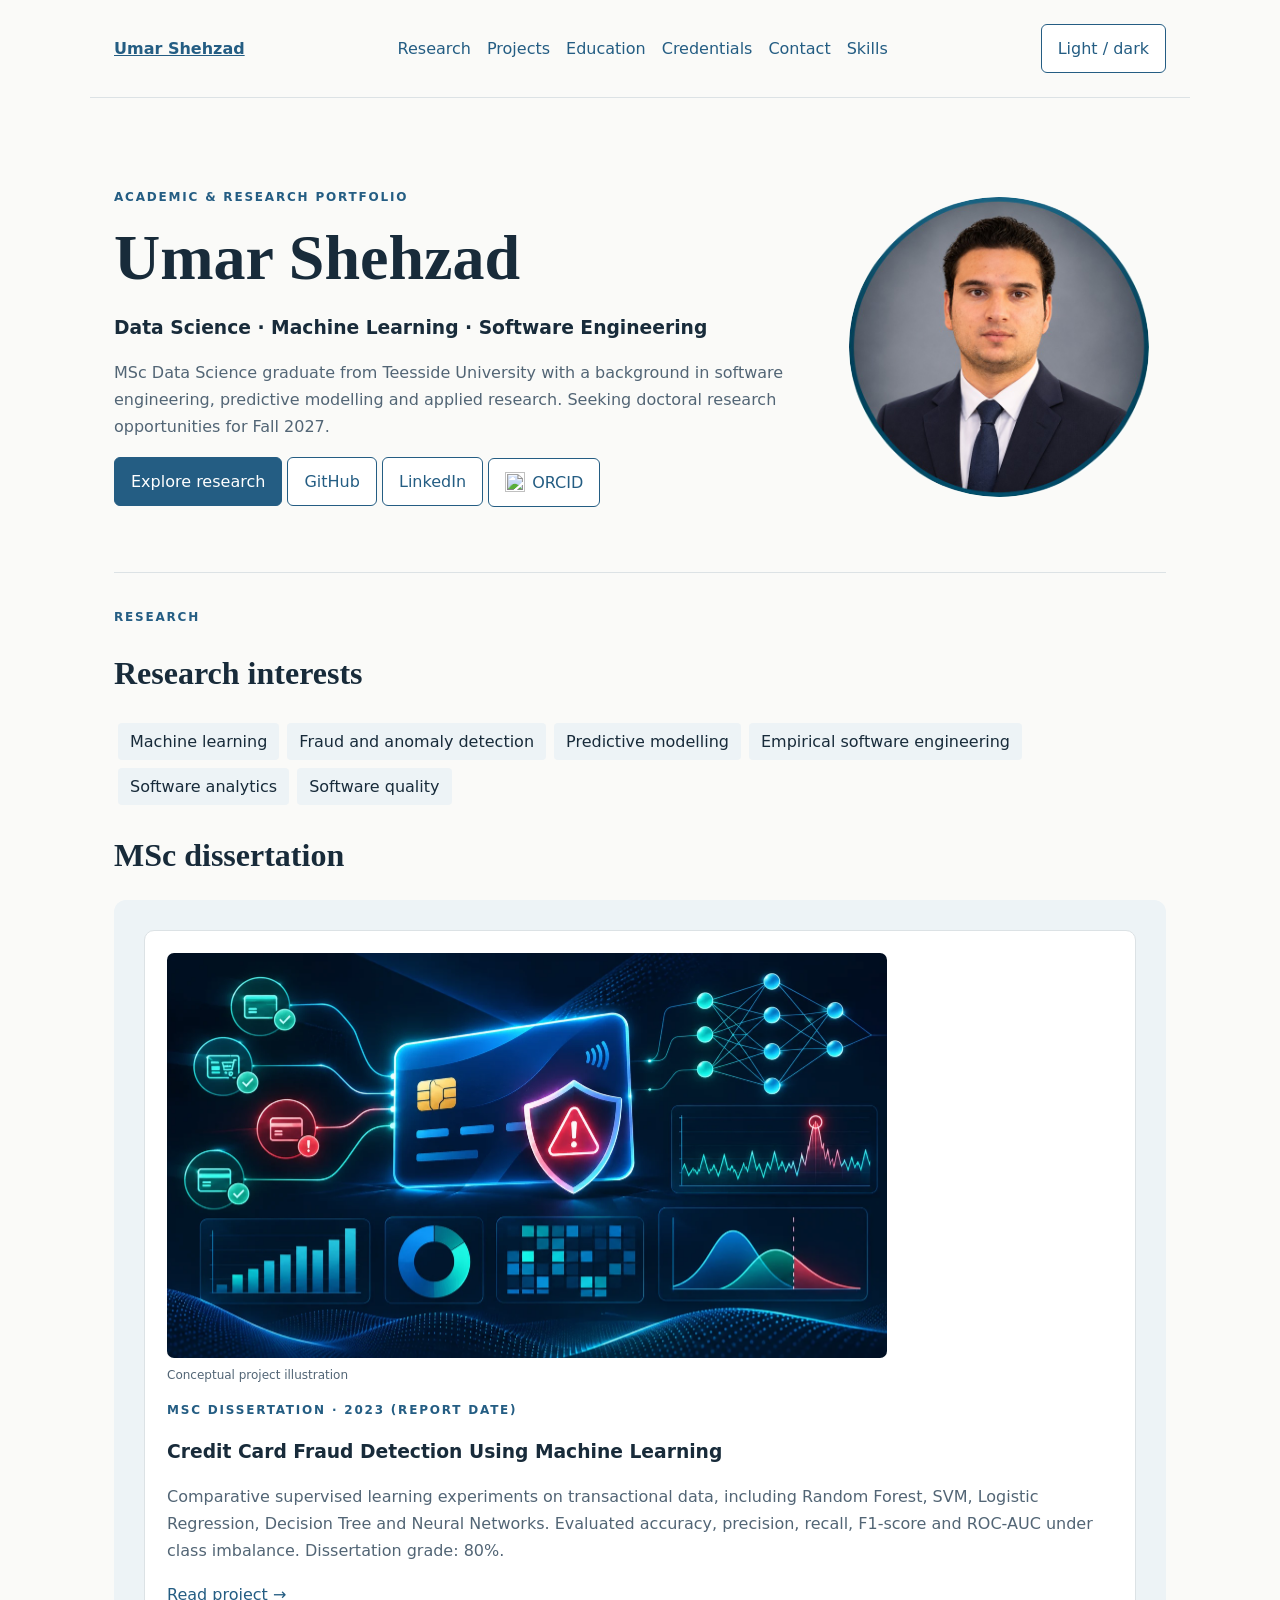
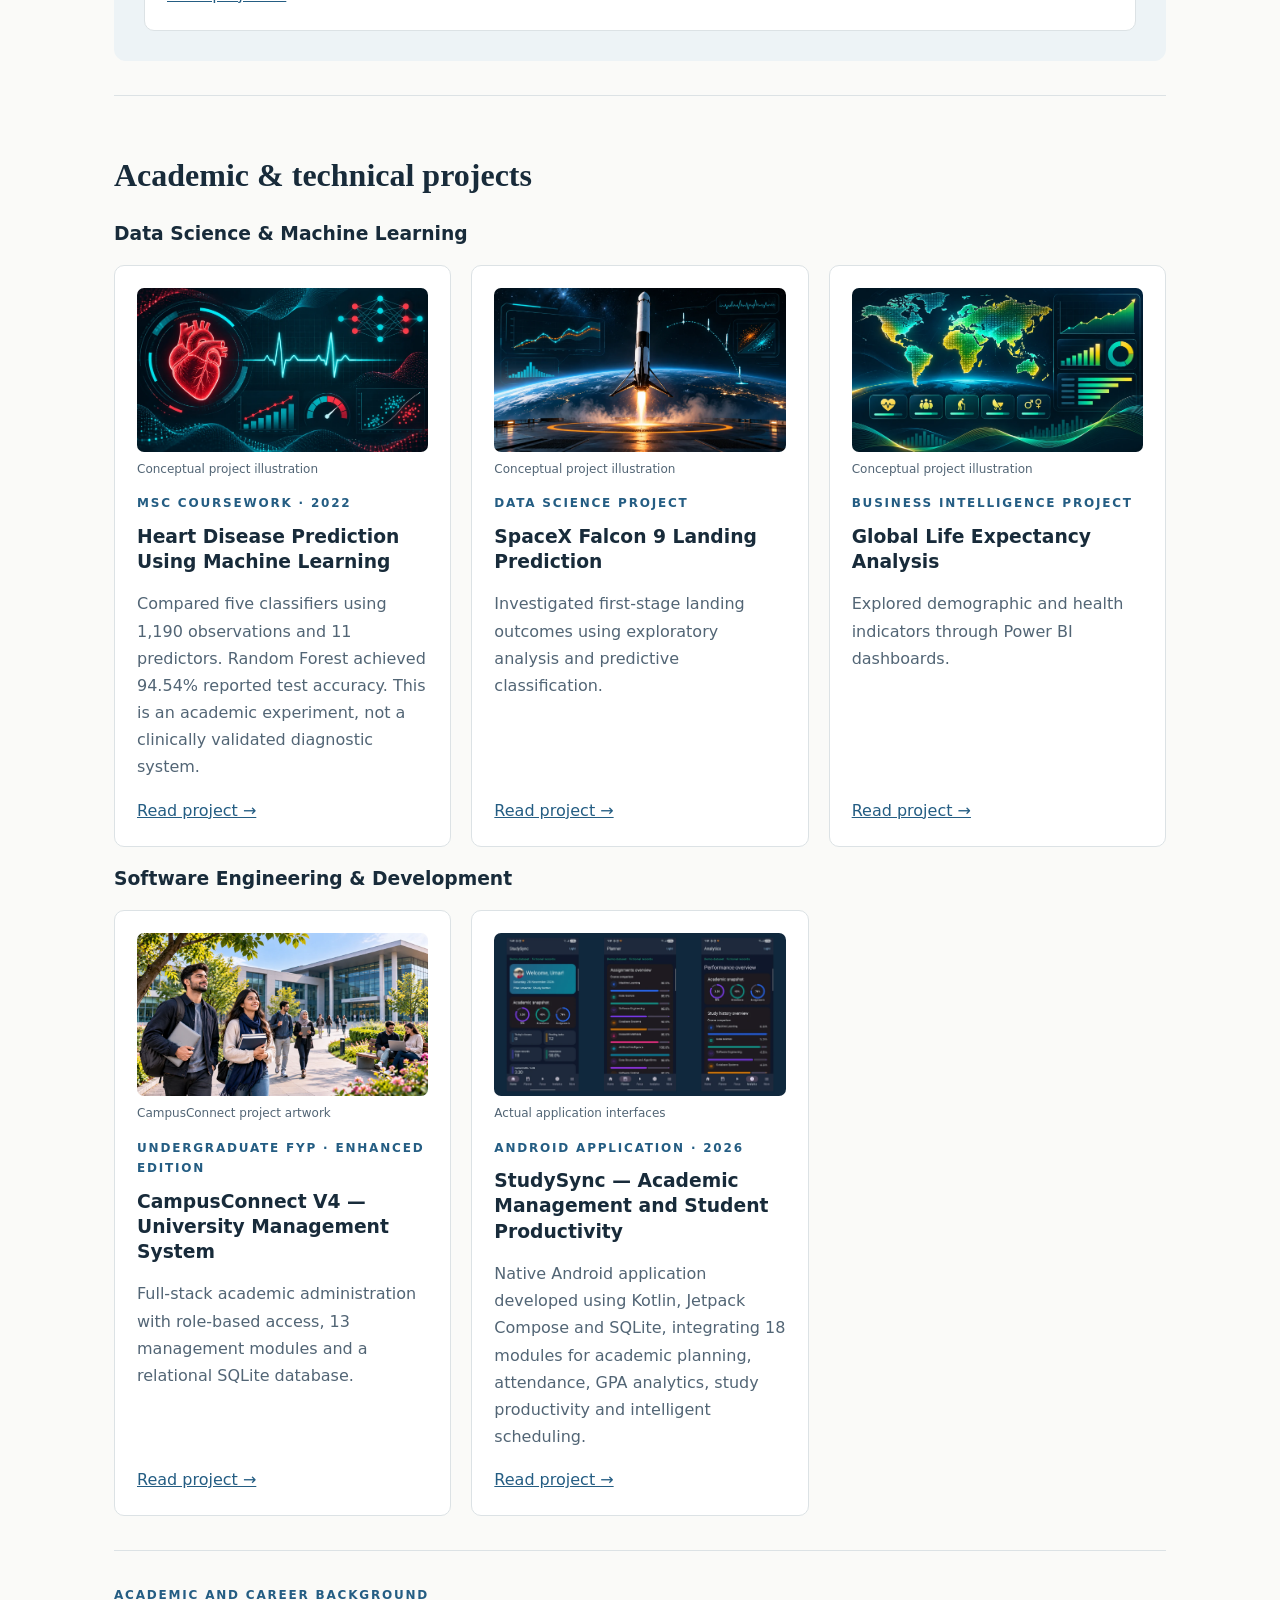
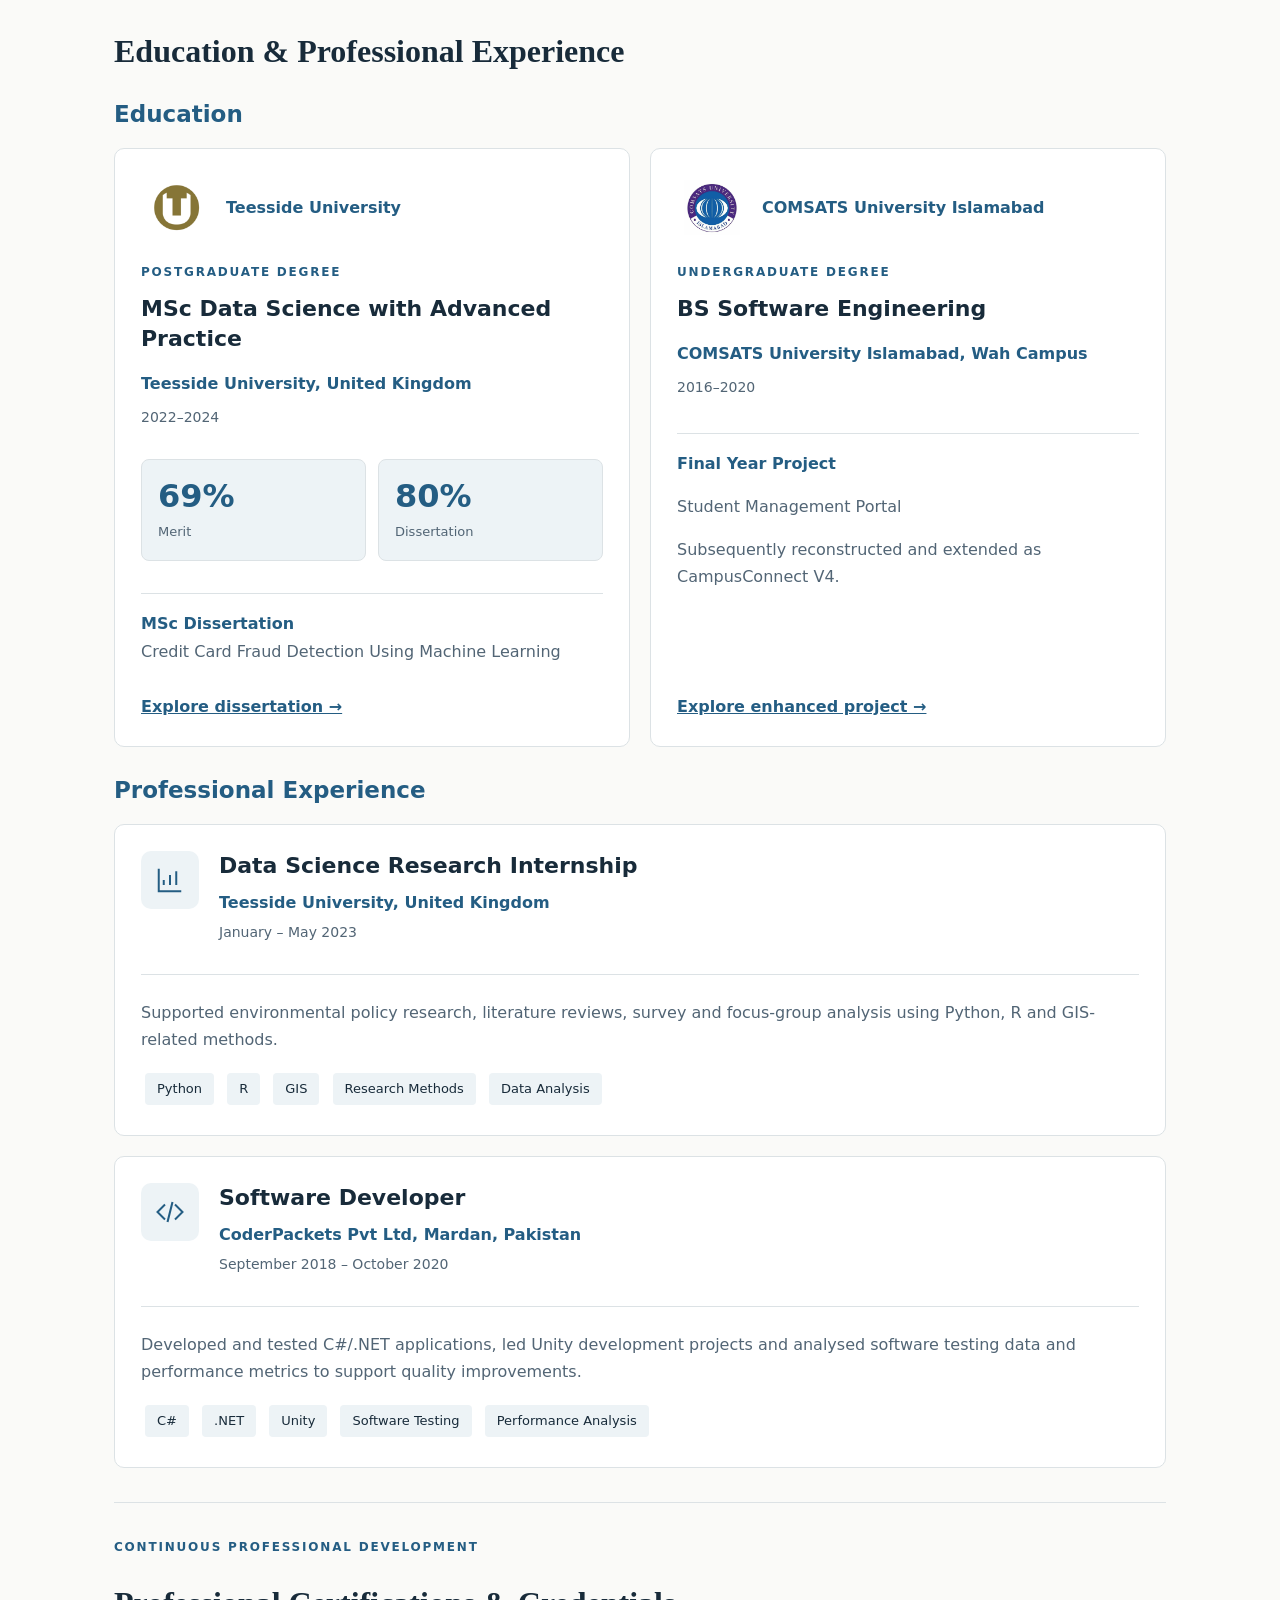
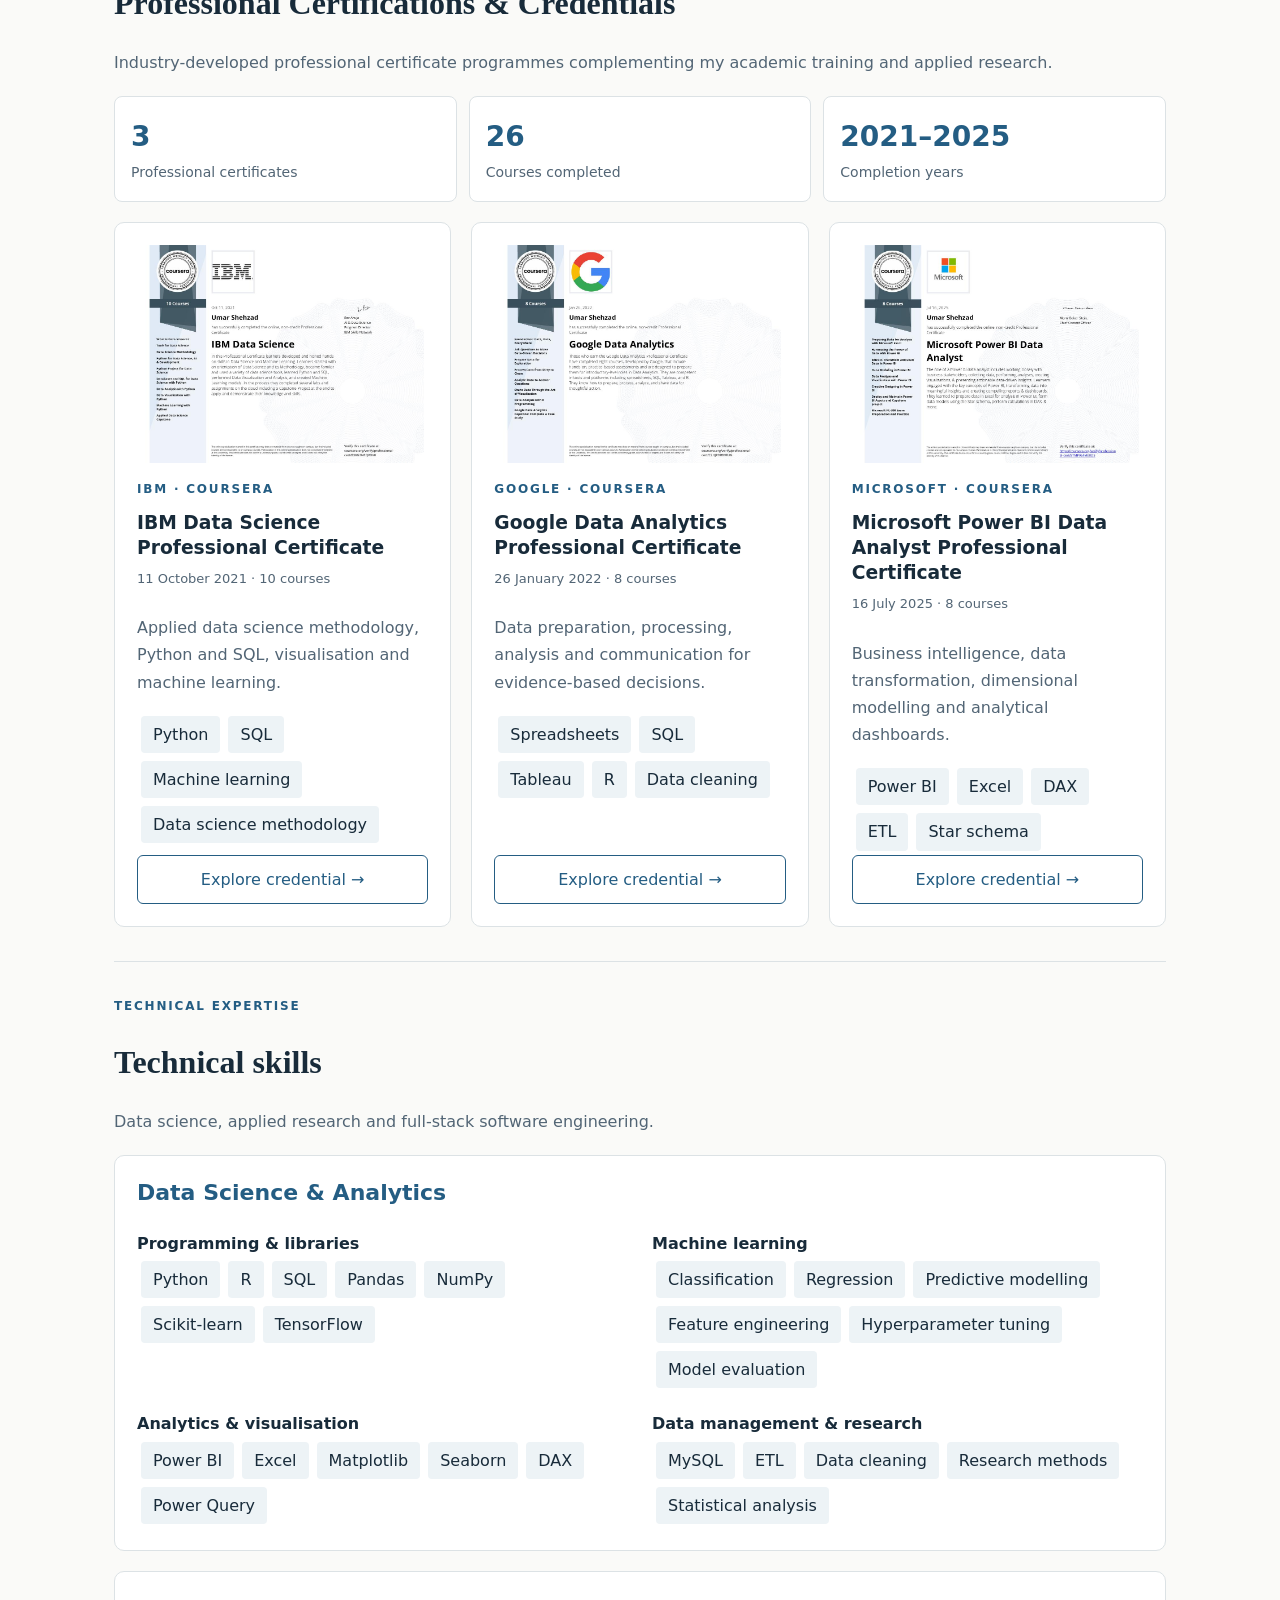
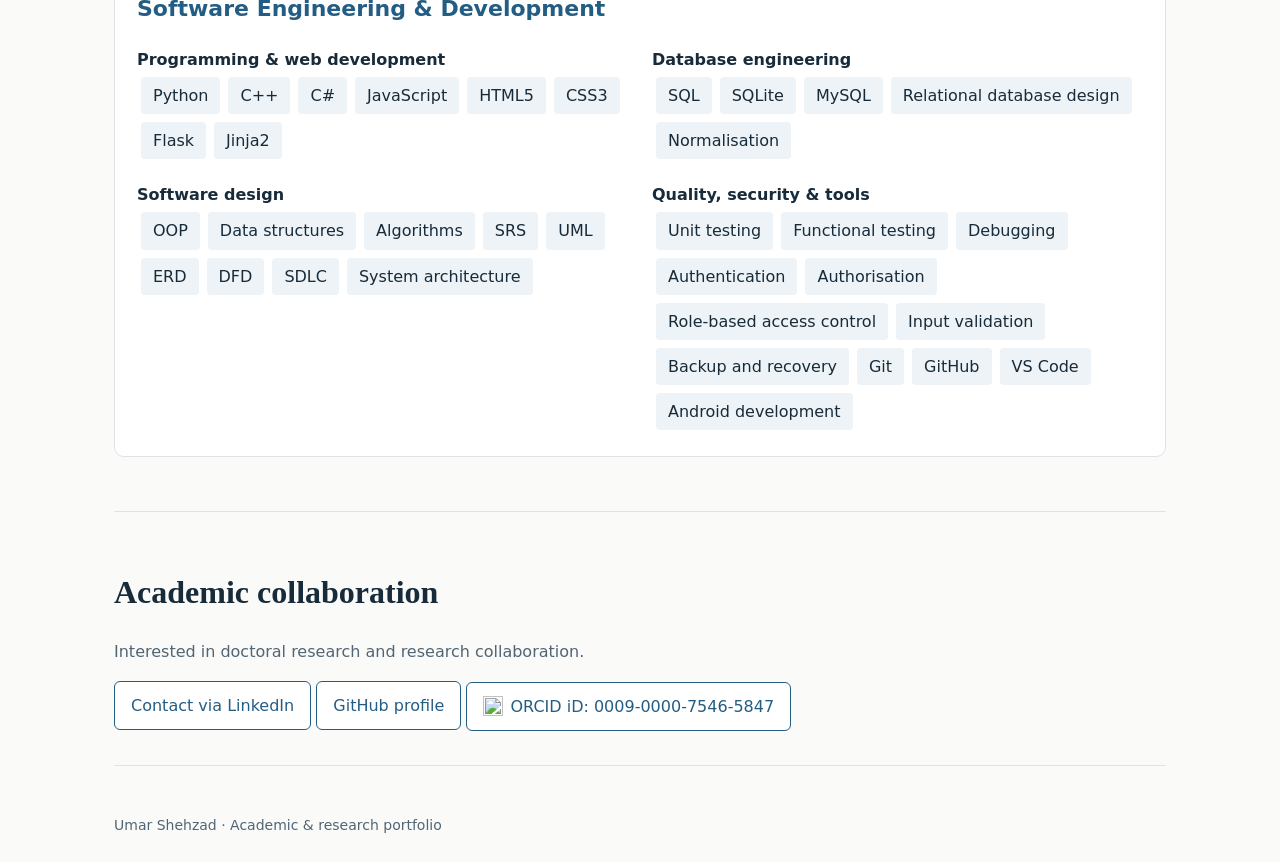
==== commit 9296e281: "Add StudySync Android application to academic portfolio" ====
--- a/index.html
+++ b/index.html
@@ -5,7 +5,7 @@
 a.button.orcid-link {display:inline-flex;align-items:center;gap:7px;vertical-align:middle;max-width:100%;box-sizing:border-box;overflow-wrap:anywhere;}
 a.button.orcid-link img {width:20px;height:20px;flex:0 0 20px;display:block;object-fit:contain;border:0;border-radius:0;}
 a.button.orcid-link:hover {border-color:#A6CE39;}
-</style></head><body><header><a href="index.html"><strong>Umar Shehzad</strong></a><nav aria-label="Main navigation"><a href="index.html#research">Research</a><a href="index.html#projects">Projects</a><a href="index.html#education">Education</a><a href="index.html#credentials">Credentials</a><a href="index.html#contact">Contact</a><a href="index.html#skills">Skills</a></nav><button aria-pressed="false" id="theme">Light / dark</button></header><main><section class="hero"><div><div class="eyebrow">Academic &amp; research portfolio</div><h1>Umar Shehzad</h1><h3>Data Science · Machine Learning · Software Engineering</h3><p>MSc Data Science graduate from Teesside University with a background in software engineering, predictive modelling and applied research. Seeking doctoral research opportunities for Fall 2027.</p><a class="button primary" href="#research">Explore research</a> <a class="button" href="https://github.com/OmerShehzad">GitHub</a> <a class="button" href="https://www.linkedin.com/in/umar-shahzad-ali-khan-/">LinkedIn</a> <a aria-label="View ORCID researcher profile (opens in a new tab)" class="button orcid-link" href="https://orcid.org/0009-0000-7546-5847" rel="noopener noreferrer" target="_blank"><img alt="" height="20" src="https://orcid.org/sites/default/files/images/orcid_16x16.png" width="20"/><span>ORCID</span></a></div><img alt="Professional portrait of Umar Shehzad" class="portrait" src="assets/profile.jpg"/></section><section id="research"><div class="eyebrow">Research</div><h2>Research interests</h2><div class="tags"><span>Machine learning</span><span>Fraud and anomaly detection</span><span>Predictive modelling</span><span>Empirical software engineering</span><span>Software analytics</span><span>Software quality</span></div><h2>MSc dissertation</h2><div class="featured"><article class="card"><img alt="Credit card and suspicious transaction detection illustration" class="thumb project-cover" height="810" loading="lazy" src="assets/covers/fraud.webp" width="1439"/><small class="cover-note">Conceptual project illustration</small><div class="eyebrow">MSc dissertation · 2023 (report date)</div><h3>Credit Card Fraud Detection Using Machine Learning</h3><p>Comparative supervised learning experiments on transactional data, including Random Forest, SVM, Logistic Regression, Decision Tree and Neural Networks. Evaluated accuracy, precision, recall, F1-score and ROC-AUC under class imbalance. Dissertation grade: 80%.</p><a href="fraud.html">Read project →</a></article></div></section><section id="projects"><h2>Academic &amp; technical projects</h2><h3>Data Science &amp; Machine Learning</h3><div class="grid"><article class="card"><img alt="Heart and predictive health analytics illustration" class="thumb project-cover" height="810" loading="lazy" src="assets/covers/heart.webp" width="1439"/><small class="cover-note">Conceptual project illustration</small><div class="eyebrow">MSc coursework · 2022</div><h3>Heart Disease Prediction Using Machine Learning</h3><p>Compared five classifiers using 1,190 observations and 11 predictors. Random Forest achieved 94.54% reported test accuracy. This is an academic experiment, not a clinically validated diagnostic system.</p><a href="heart.html">Read project →</a></article><article class="card"><img alt="Falcon 9 booster landing and predictive analytics illustration" class="thumb project-cover" height="810" loading="lazy" src="assets/covers/spacex.webp" width="1439"/><small class="cover-note">Conceptual project illustration</small><div class="eyebrow">Data science project</div><h3>SpaceX Falcon 9 Landing Prediction</h3><p>Investigated first-stage landing outcomes using exploratory analysis and predictive classification.</p><a href="spacex.html">Read project →</a></article><article class="card"><img alt="World map and demographic analytics illustration" class="thumb project-cover" height="810" loading="lazy" src="assets/covers/life.webp" width="1439"/><small class="cover-note">Conceptual project illustration</small><div class="eyebrow">Business intelligence project</div><h3>Global Life Expectancy Analysis</h3><p>Explored demographic and health indicators through Power BI dashboards.</p><a href="life.html">Read project →</a></article></div><h3>Software Engineering &amp; Development</h3><div class="grid software-project-grid"><article class="card"><img alt="CampusConnect campus illustration" class="thumb project-cover" src="assets/covers/campus.webp"/><small class="cover-note">CampusConnect project artwork</small><div class="eyebrow">Undergraduate FYP · Enhanced edition</div><h3>CampusConnect V4 — University Management System</h3><p>Full-stack academic administration with role-based access, 13 management modules and a relational SQLite database.</p><a href="campusconnect.html">Read project →</a></article></div></section>
+</style></head><body><header><a href="index.html"><strong>Umar Shehzad</strong></a><nav aria-label="Main navigation"><a href="index.html#research">Research</a><a href="index.html#projects">Projects</a><a href="index.html#education">Education</a><a href="index.html#credentials">Credentials</a><a href="index.html#contact">Contact</a><a href="index.html#skills">Skills</a></nav><button aria-pressed="false" id="theme">Light / dark</button></header><main><section class="hero"><div><div class="eyebrow">Academic &amp; research portfolio</div><h1>Umar Shehzad</h1><h3>Data Science · Machine Learning · Software Engineering</h3><p>MSc Data Science graduate from Teesside University with a background in software engineering, predictive modelling and applied research. Seeking doctoral research opportunities for Fall 2027.</p><a class="button primary" href="#research">Explore research</a> <a class="button" href="https://github.com/OmerShehzad">GitHub</a> <a class="button" href="https://www.linkedin.com/in/umar-shahzad-ali-khan-/">LinkedIn</a> <a aria-label="View ORCID researcher profile (opens in a new tab)" class="button orcid-link" href="https://orcid.org/0009-0000-7546-5847" rel="noopener noreferrer" target="_blank"><img alt="" height="20" src="https://orcid.org/sites/default/files/images/orcid_16x16.png" width="20"/><span>ORCID</span></a></div><img alt="Professional portrait of Umar Shehzad" class="portrait" src="assets/profile.jpg"/></section><section id="research"><div class="eyebrow">Research</div><h2>Research interests</h2><div class="tags"><span>Machine learning</span><span>Fraud and anomaly detection</span><span>Predictive modelling</span><span>Empirical software engineering</span><span>Software analytics</span><span>Software quality</span></div><h2>MSc dissertation</h2><div class="featured"><article class="card"><img alt="Credit card and suspicious transaction detection illustration" class="thumb project-cover" height="810" loading="lazy" src="assets/covers/fraud.webp" width="1439"/><small class="cover-note">Conceptual project illustration</small><div class="eyebrow">MSc dissertation · 2023 (report date)</div><h3>Credit Card Fraud Detection Using Machine Learning</h3><p>Comparative supervised learning experiments on transactional data, including Random Forest, SVM, Logistic Regression, Decision Tree and Neural Networks. Evaluated accuracy, precision, recall, F1-score and ROC-AUC under class imbalance. Dissertation grade: 80%.</p><a href="fraud.html">Read project →</a></article></div></section><section id="projects"><h2>Academic &amp; technical projects</h2><h3>Data Science &amp; Machine Learning</h3><div class="grid"><article class="card"><img alt="Heart and predictive health analytics illustration" class="thumb project-cover" height="810" loading="lazy" src="assets/covers/heart.webp" width="1439"/><small class="cover-note">Conceptual project illustration</small><div class="eyebrow">MSc coursework · 2022</div><h3>Heart Disease Prediction Using Machine Learning</h3><p>Compared five classifiers using 1,190 observations and 11 predictors. Random Forest achieved 94.54% reported test accuracy. This is an academic experiment, not a clinically validated diagnostic system.</p><a href="heart.html">Read project →</a></article><article class="card"><img alt="Falcon 9 booster landing and predictive analytics illustration" class="thumb project-cover" height="810" loading="lazy" src="assets/covers/spacex.webp" width="1439"/><small class="cover-note">Conceptual project illustration</small><div class="eyebrow">Data science project</div><h3>SpaceX Falcon 9 Landing Prediction</h3><p>Investigated first-stage landing outcomes using exploratory analysis and predictive classification.</p><a href="spacex.html">Read project →</a></article><article class="card"><img alt="World map and demographic analytics illustration" class="thumb project-cover" height="810" loading="lazy" src="assets/covers/life.webp" width="1439"/><small class="cover-note">Conceptual project illustration</small><div class="eyebrow">Business intelligence project</div><h3>Global Life Expectancy Analysis</h3><p>Explored demographic and health indicators through Power BI dashboards.</p><a href="life.html">Read project →</a></article></div><h3>Software Engineering &amp; Development</h3><div class="grid software-project-grid"><article class="card"><img alt="CampusConnect campus illustration" class="thumb project-cover" src="assets/covers/campus.webp"/><small class="cover-note">CampusConnect project artwork</small><div class="eyebrow">Undergraduate FYP · Enhanced edition</div><h3>CampusConnect V4 — University Management System</h3><p>Full-stack academic administration with role-based access, 13 management modules and a relational SQLite database.</p><a href="campusconnect.html">Read project →</a></article><article class="card"><img alt="StudySync application screenshots" class="thumb project-cover" src="assets/studysync/cover.webp"/><small class="cover-note">Actual application interfaces</small><div class="eyebrow">Android application · 2026</div><h3>StudySync — Academic Management and Student Productivity</h3><p>Native Android application developed using Kotlin, Jetpack Compose and SQLite, integrating 18 modules for academic planning, attendance, GPA analytics, study productivity and intelligent scheduling.</p><a href="studysync.html">Read project →</a></article></div></section>
 <section id="education">
 
     <div class="eyebrow">Academic and career background</div>
